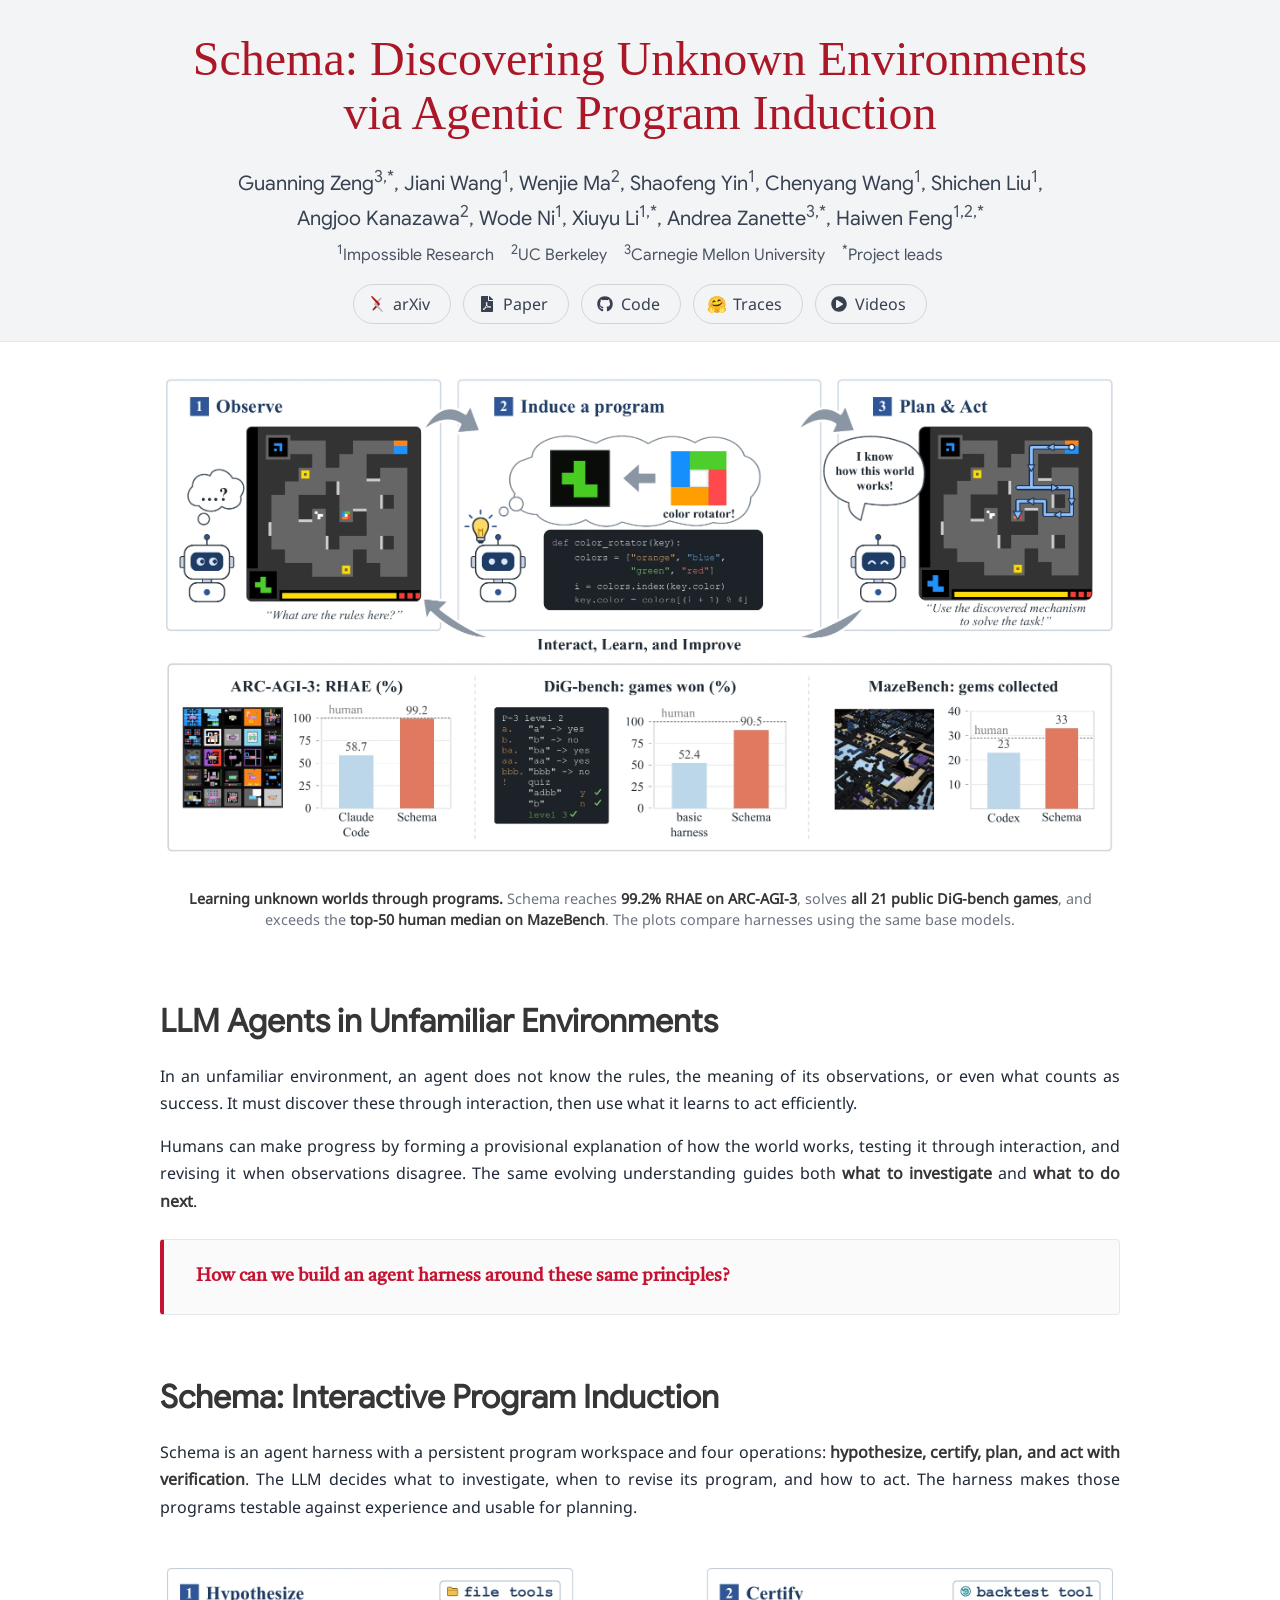
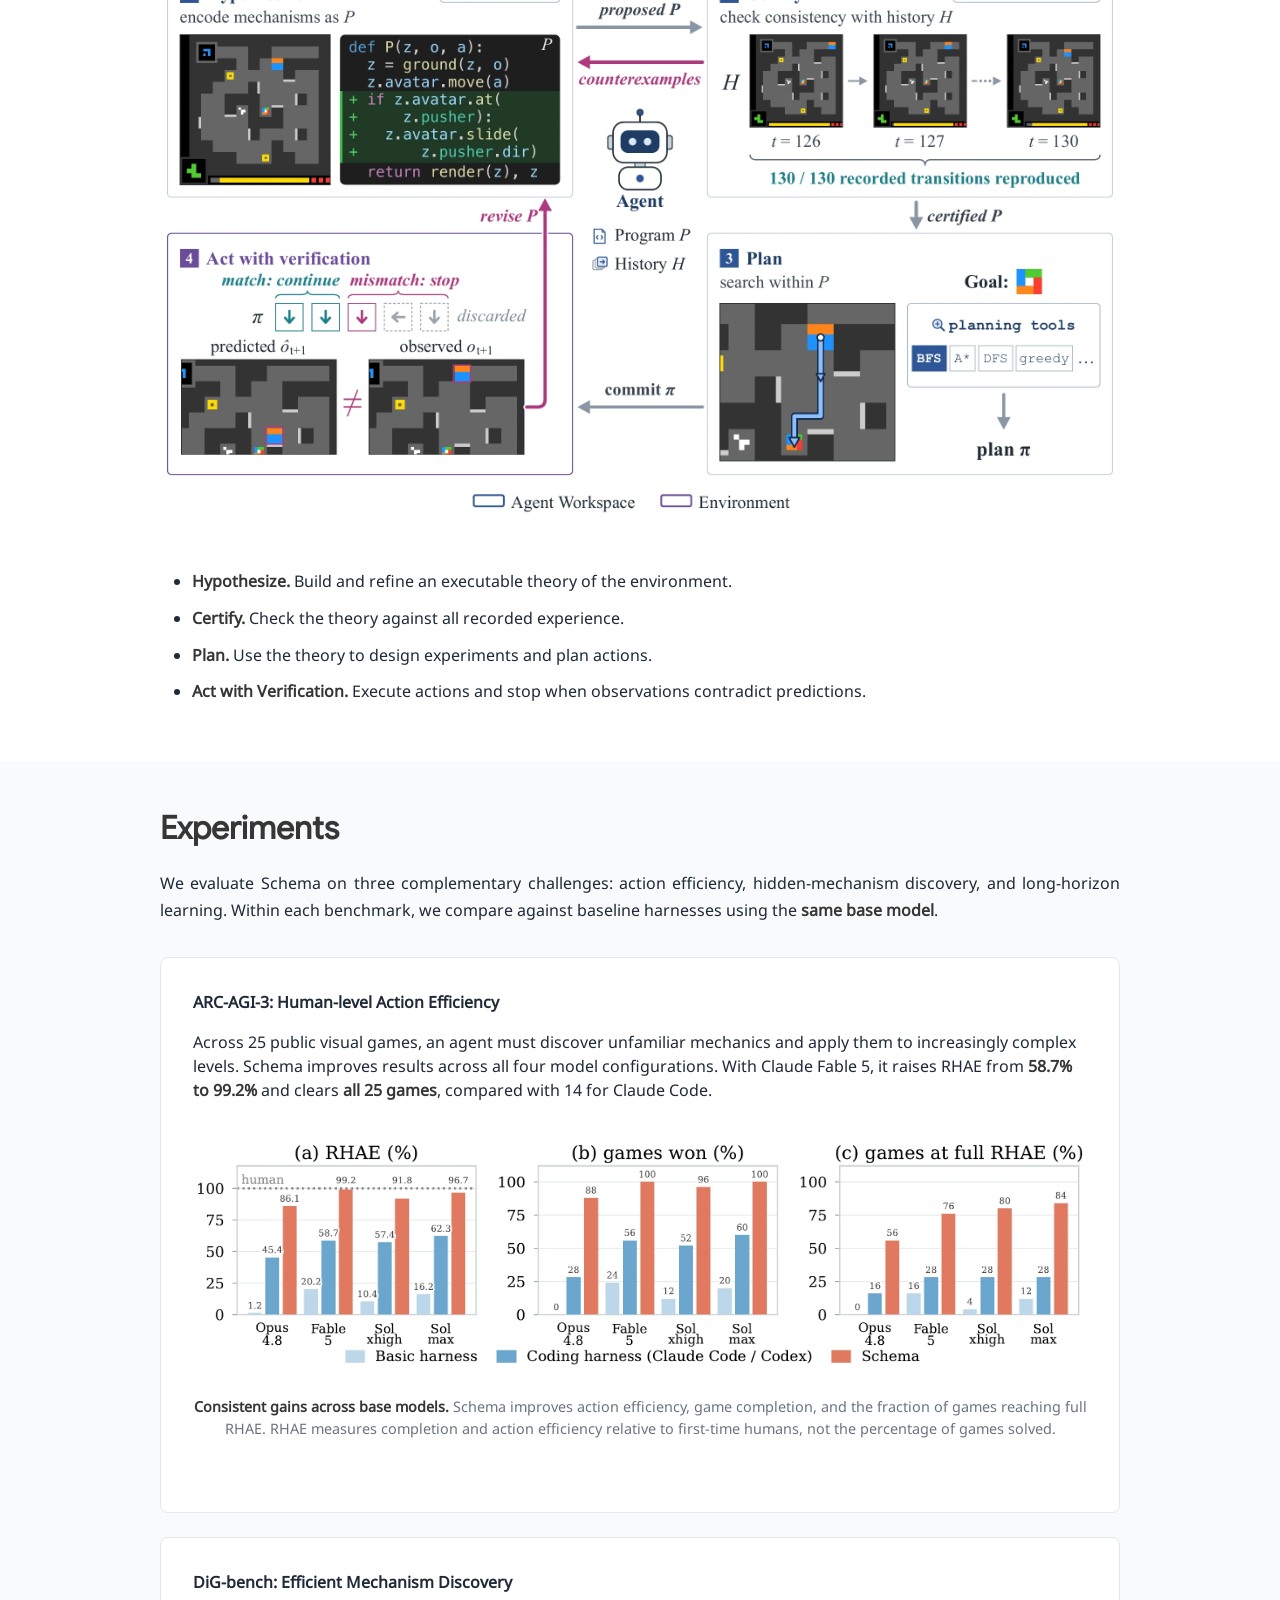
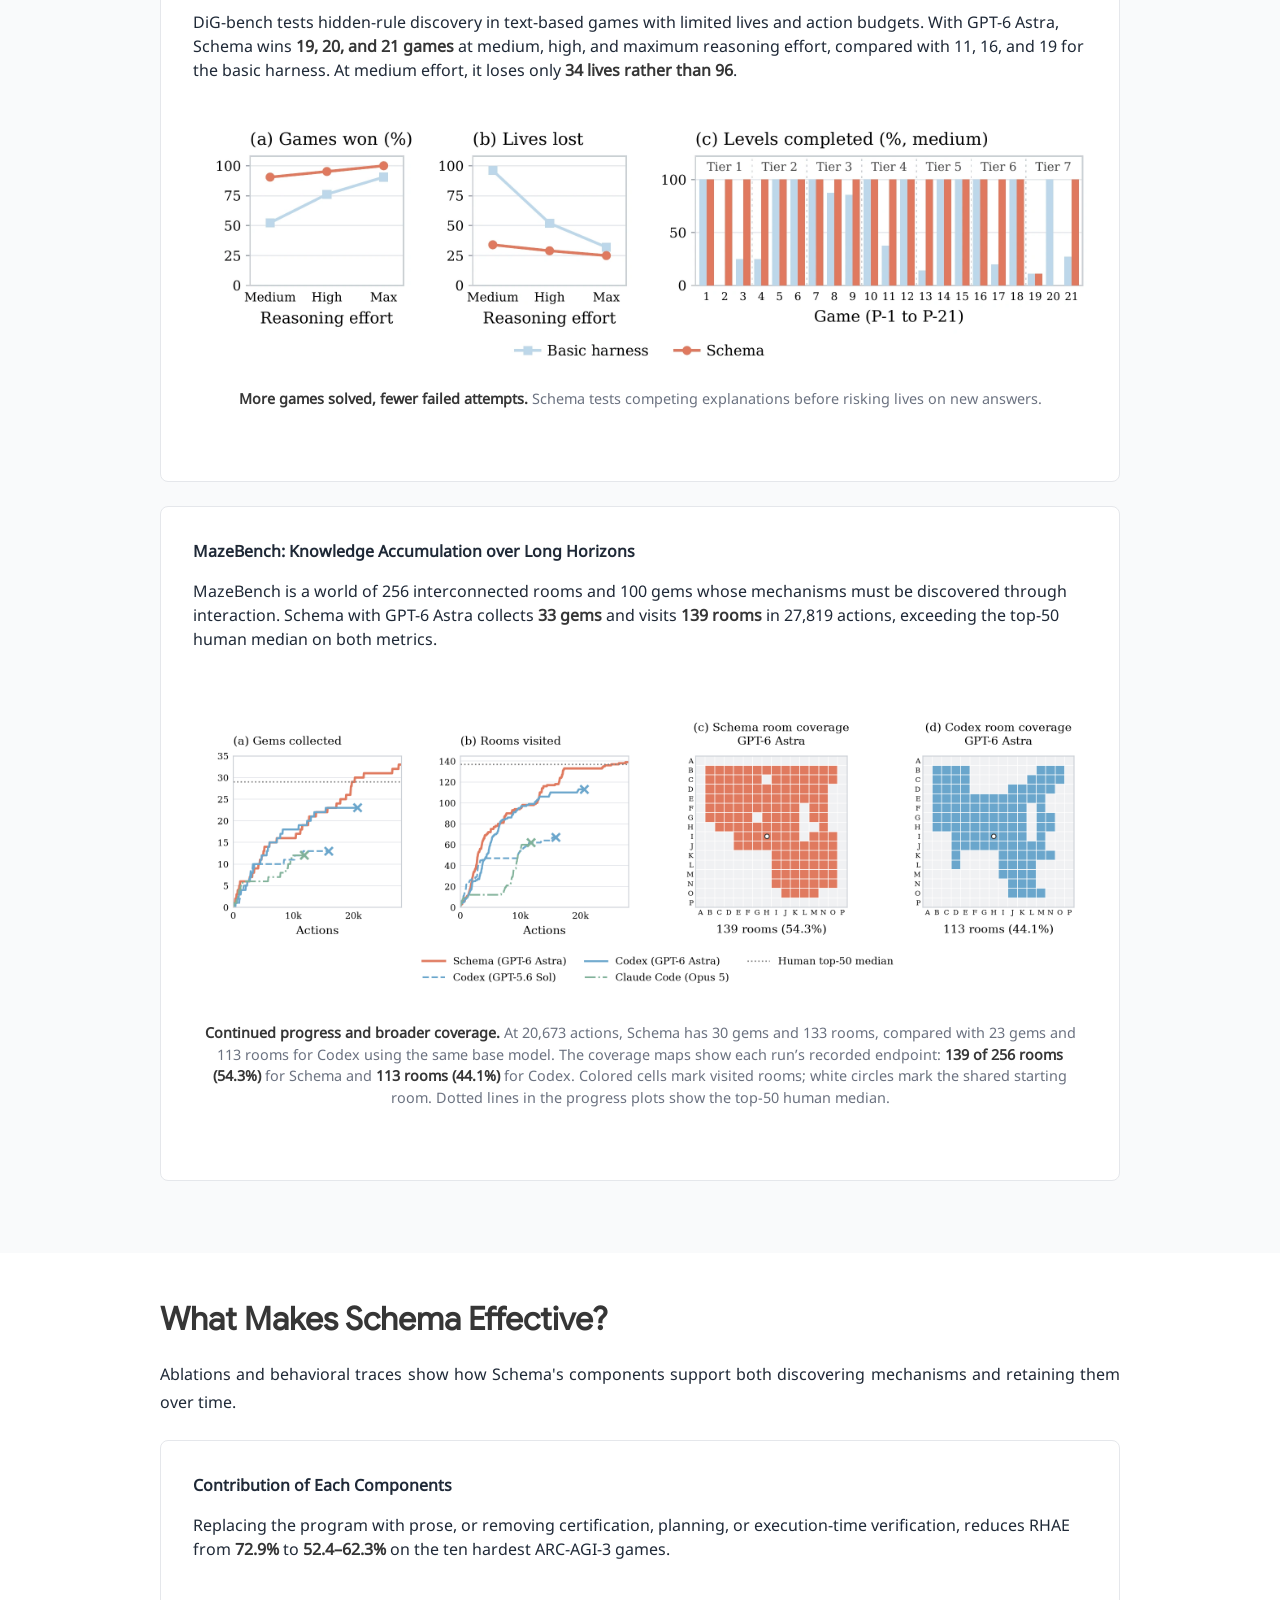
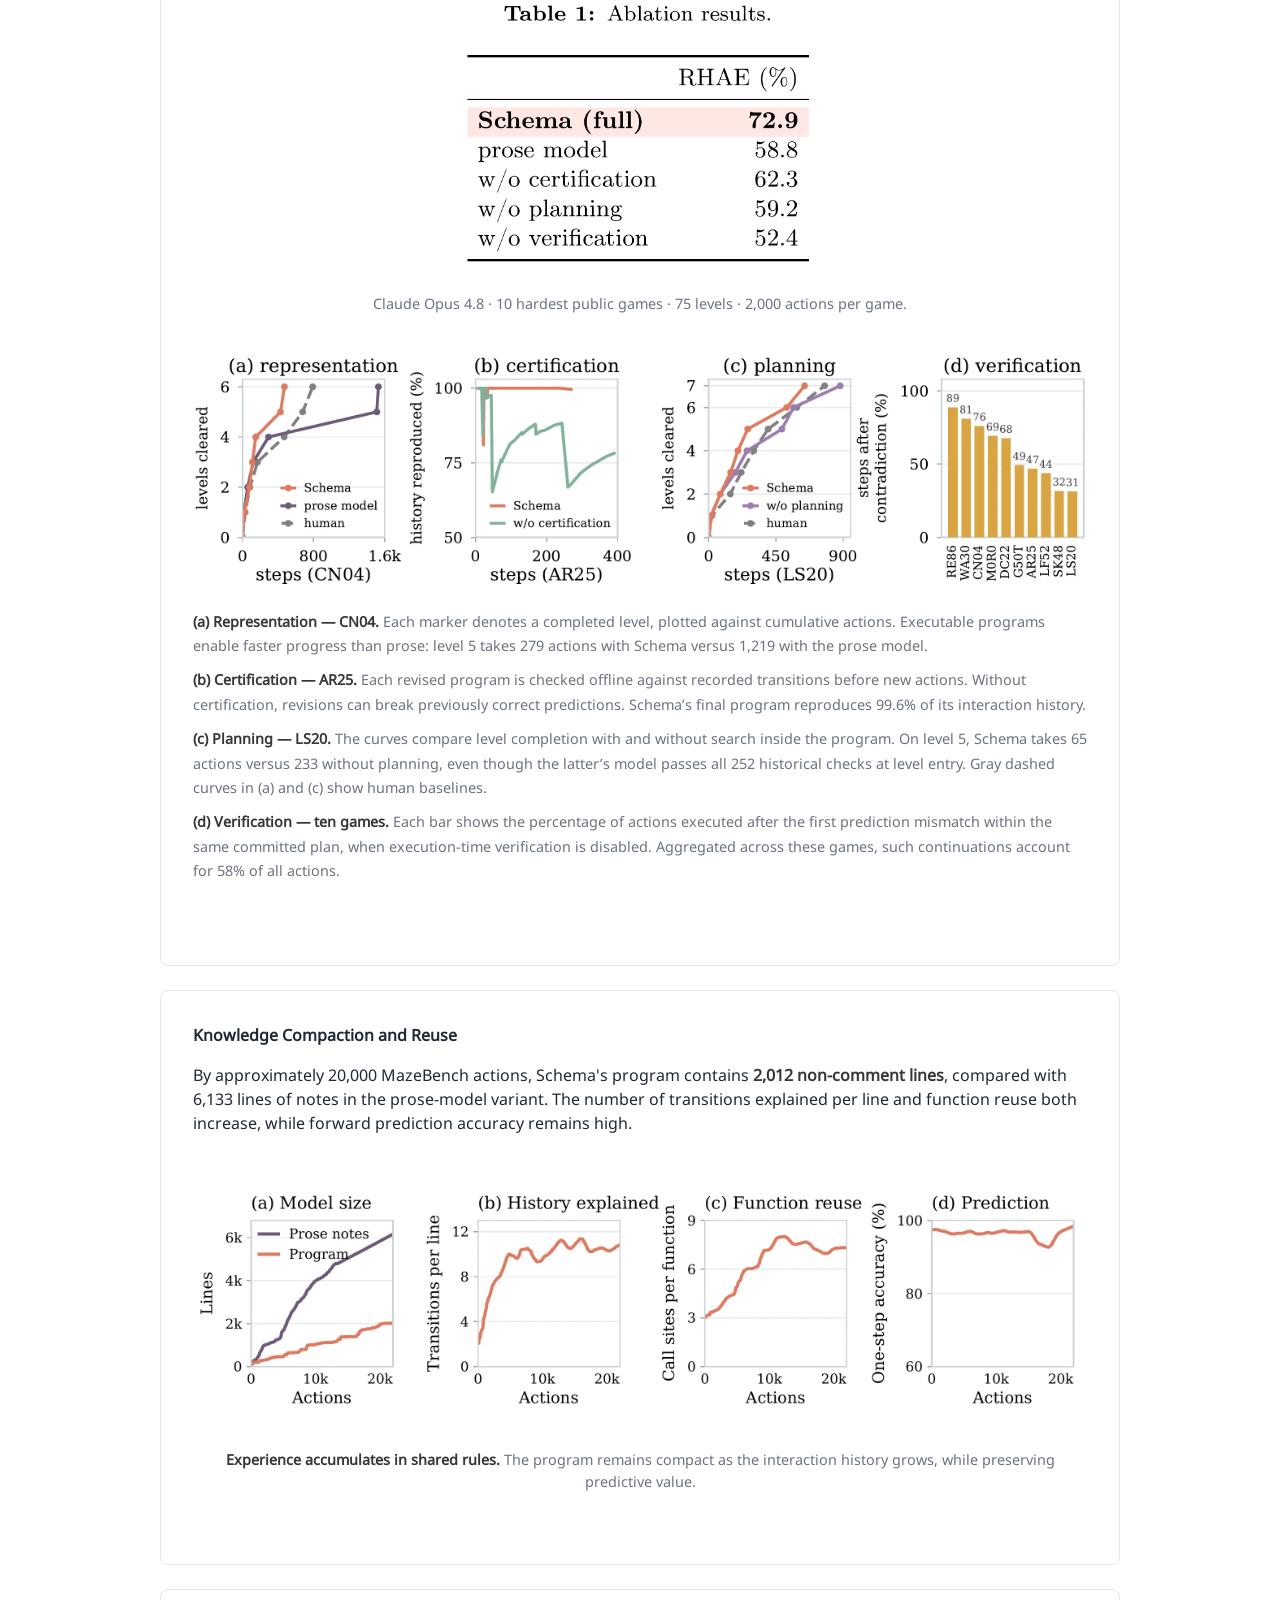
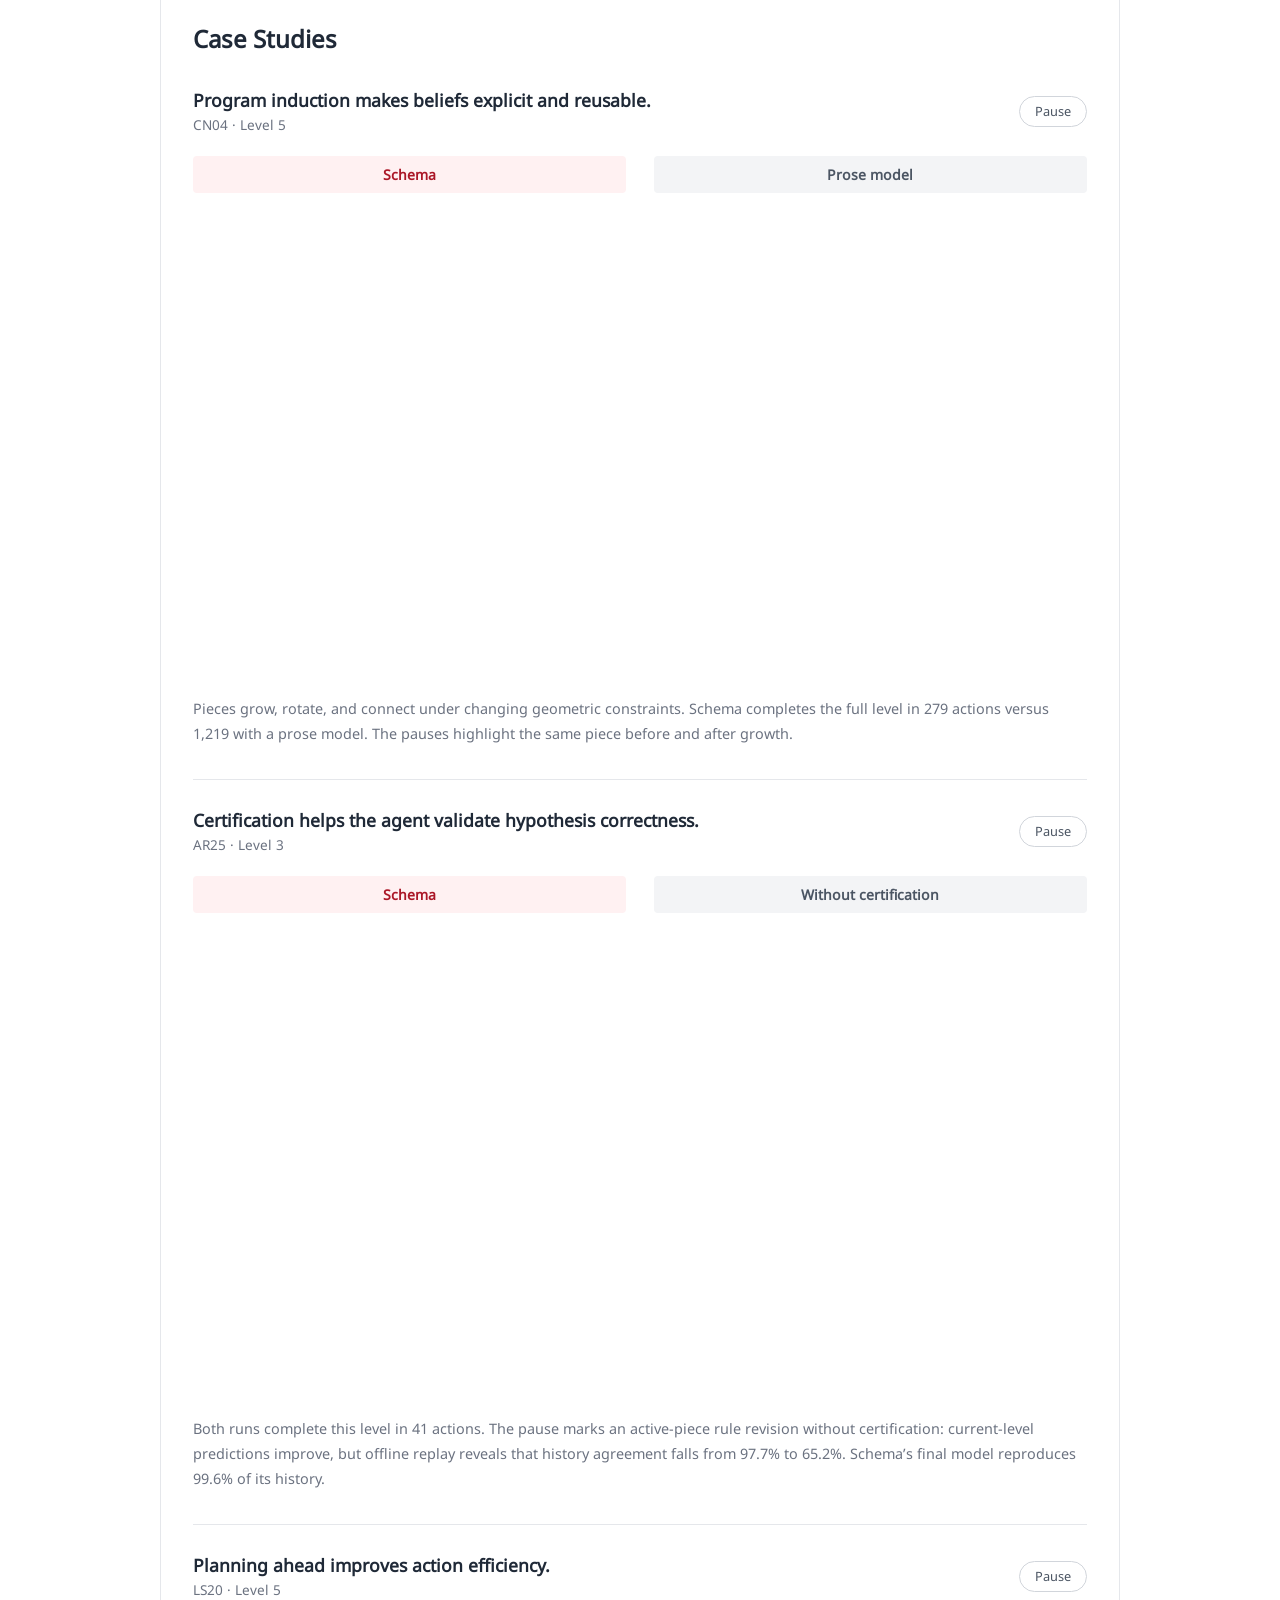
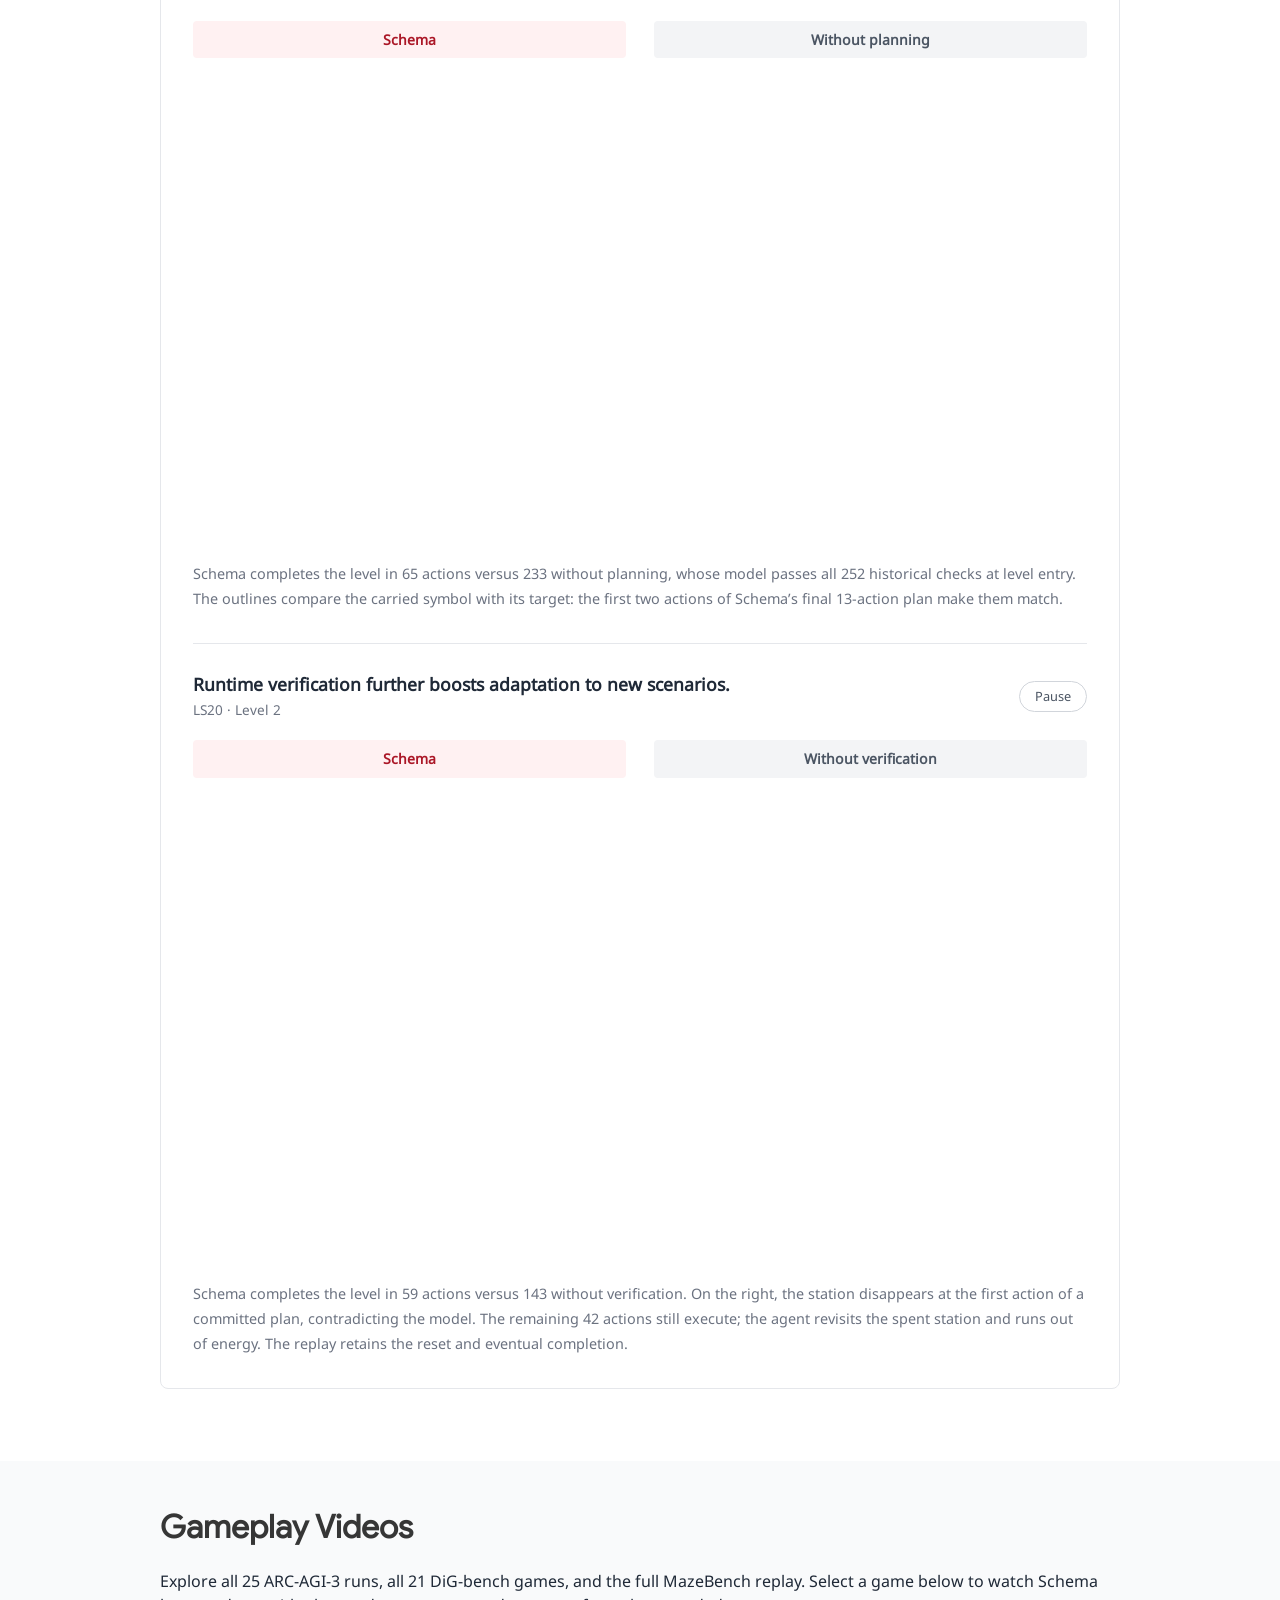
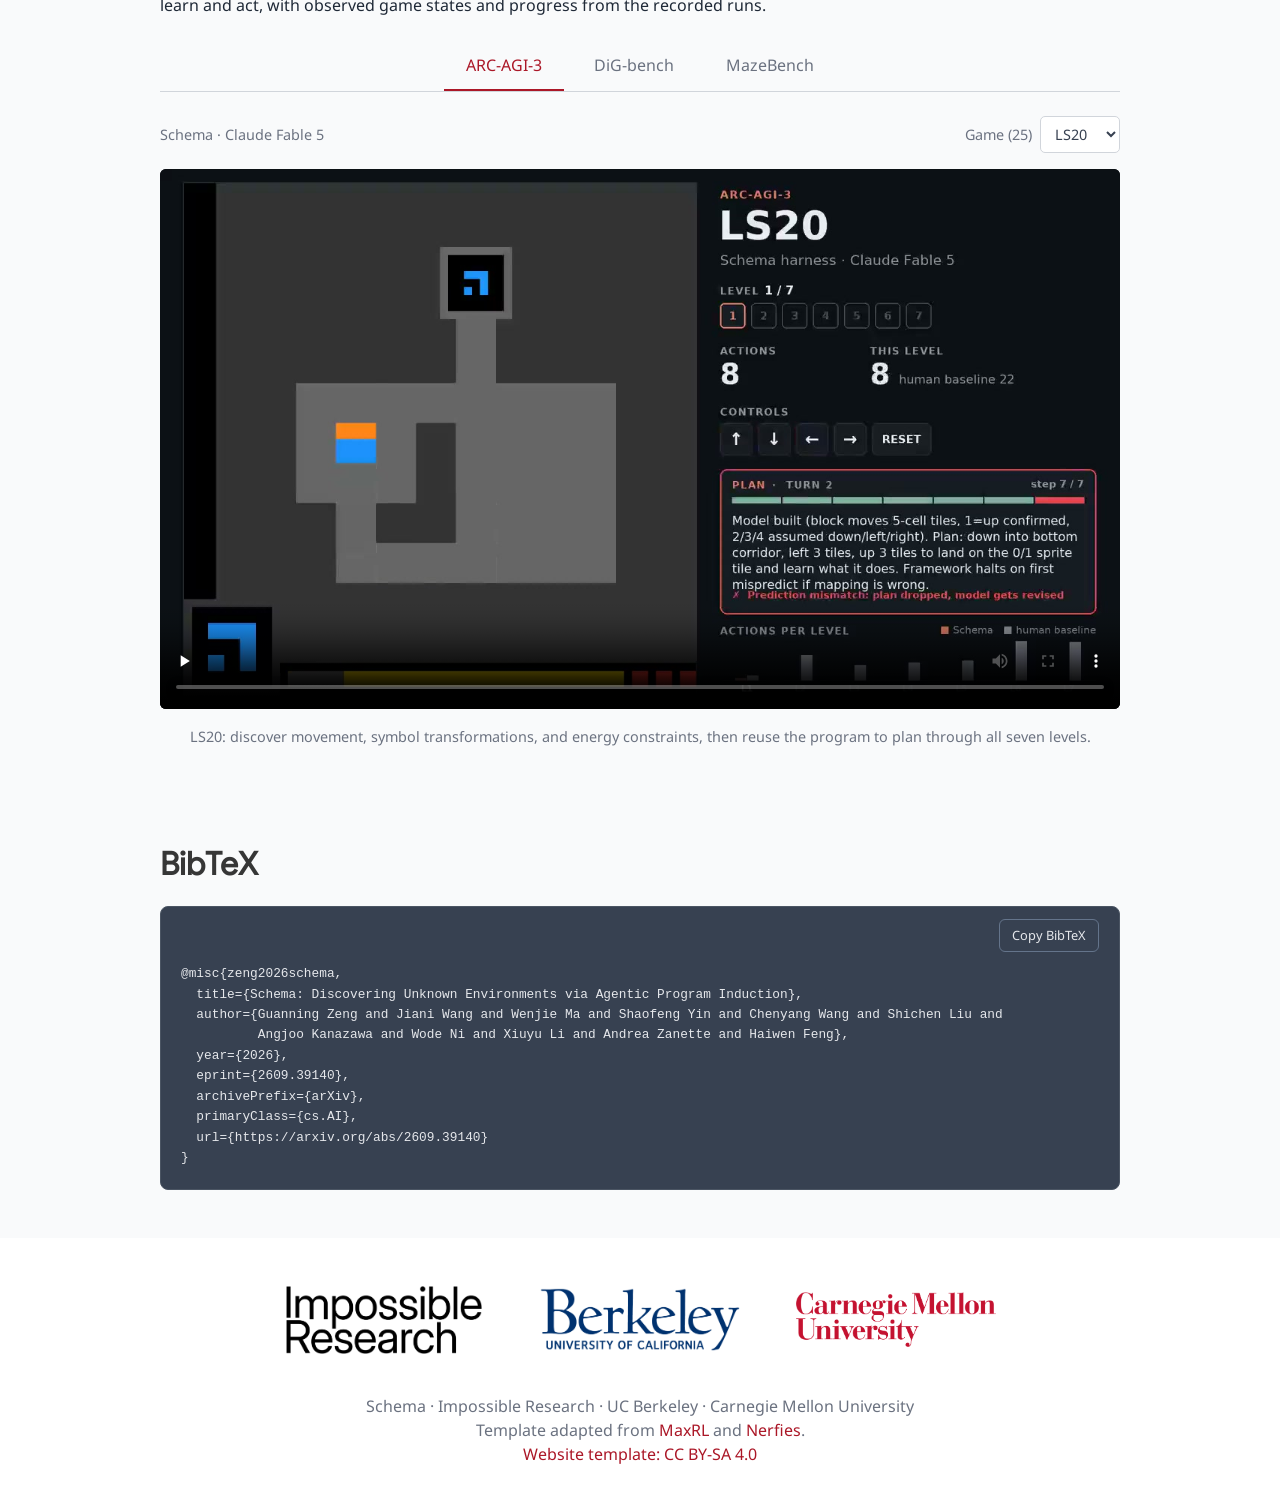
==== index.html @ cdb996a3 "Add bold operation headings to the method summary" ====
<!DOCTYPE html>

<html lang="en">
<head>
<meta charset="utf-8"/>
<meta content="Schema learns unknown environments through agentic program induction: hypothesize, certify, plan, and act with verification." name="description"/>
<meta content="Schema, Program Induction, LLM Agents, World Models, ARC-AGI-3, DiG-bench, MazeBench" name="keywords"/>
<meta content="width=device-width, initial-scale=1" name="viewport"/>
<title>Schema: Discovering Unknown Environments via Agentic Program Induction</title>











<!-- KaTeX for math rendering -->








<link href="static/css/fonts.css" rel="stylesheet"/><link href="static/css/bulma.min.css" rel="stylesheet"/><link href="static/css/index.css" rel="stylesheet"/><style>
    :root {
      --primary: #363636;
      --primary-light: #4a4a4a;
      --text-dark: #1f2937;
      --text-muted: #6b7280;
      --bg-white: #ffffff;
      --bg-gray: #f9fafb;
      --border-light: #e5e7eb;
    }

    body { color: var(--text-dark); }

    .hero { background: #f3f4f6; border-bottom: 1px solid #e5e7eb; overflow: visible !important; }
    .hero .hero-body { padding-top: 2rem; padding-bottom: 0.8rem; overflow: visible !important; }
    .hero * { overflow: visible !important; }
    .hero .container, .hero .columns, .hero .column { overflow: visible !important; max-height: none !important; }
    .hero .title.is-1 { color: #ab1727; font-weight: 400; font-family: Georgia, 'Times New Roman', serif; }
    .hero .publication-authors a { color: #374151 !important; }
    .hero .publication-authors a:hover { color: #C41230 !important; text-decoration: underline; }
    .hero .publication-authors span { color: #4b5563; }

    /* Venue / award badges */
    .publication-badges {
      display: flex;
      flex-direction: column;
      align-items: center;
      gap: 0.3rem;
      margin: 0.7rem 0 1.4rem 0;
    }
    .venue-line {
      display: inline-flex;
      align-items: center;
      gap: 0.45em;
      font-size: 1.35rem;
      font-weight: 500;
      letter-spacing: 0.01em;
      line-height: 1.35;
    }
    .venue-line i { font-size: 0.95em; }
    .venue-oral { color: var(--text-dark); }
    .venue-award { color: var(--text-dark); }
    .venue-line.venue-oral i,
    .venue-line.venue-oral svg { color: #ab1727 !important; }
    .venue-line.venue-award i,
    .venue-line.venue-award svg { color: #b8860b !important; }
    @media screen and (max-width: 480px) {
      .venue-line { font-size: 1.05rem; }
    }

    .publication-links .button {
      margin: 0.25rem;
      background: transparent;
      border: 1px solid #d1d5db;
      color: #374151;
    }
    .publication-links .button:hover {
      background: #f3f4f6;
      border-color: #9ca3af;
      color: #1f2937;
    }
    .publication-links .button[href*="arxiv"] .icon i {
      color: #B31B1B !important;
    }

    /* Section titles */
    h2.section-title,
    h3.section-title,
    h4.subsection-title,
    .title.section-title {
      color: var(--primary) !important;
      font-weight: 600;
      font-family: 'Google Sans', sans-serif;
      margin-bottom: 1.5rem;
    }

    h4.subsection-title {
      font-size: 1.25rem;
      font-family: 'Google Sans', sans-serif;
      margin-top: 2rem;
      margin-bottom: 1rem;
    }

    /* Body text */
    .content p, .content li {
      font-family: 'Noto Sans', sans-serif;
      font-size: 1rem;
      line-height: 1.7;
    }

    .section-white { background: var(--bg-white); }
    .section-gray { background: var(--bg-gray); }

    .insight-box {
      background: #fafafa;
      border: 1px solid var(--border-light);
      border-left: 4px solid #9ca3af;
      padding: 1.5rem 2rem;
      border-radius: 4px;
      margin: 1.5rem 0;
    }
    .insight-box p {
      font-family: 'Castoro', Georgia, serif;
      font-size: 1.1rem;
    }

    .math-comparison {
      display: grid;
      grid-template-columns: 1fr 1fr;
      gap: 1.5rem;
      margin: 2rem 0;
    }
    @media (max-width: 768px) { .math-comparison { grid-template-columns: 1fr; } }

    .math-box {
      background: #fff;
      border-radius: 6px;
      padding: 1.5rem;
      border: 1px solid var(--border-light);
    }
    .math-box.rl { border-top: 3px solid #dc2626; }
    .math-box.ml { border-top: 3px solid var(--primary); }
    .math-box h4 { font-weight: 600; margin-bottom: 1rem; color: var(--text-dark); }

    .figure-container {
      background: transparent;
      border-radius: 0;
      padding: 1rem 0;
      border: none;
      margin: 1.5rem 0;
    }
    .figure-container img { border-radius: 4px; }
    .figure-caption { font-size: 0.9rem; color: var(--text-muted); margin-top: 1rem; text-align: center; }

    /* Equal height for analysis figures */
    .analysis-columns {
      display: flex;
      gap: 1.5rem;
      align-items: stretch;
    }
    .analysis-columns .analysis-col {
      flex: 1;
      display: flex;
    }
    .analysis-columns .figure-container {
      flex: 1;
      display: flex;
      flex-direction: column;
      margin: 0;
    }
    .analysis-columns .figure-container .img-wrapper {
      flex: 1;
      display: flex;
      align-items: center;
      justify-content: center;
    }
    .analysis-columns .figure-container img {
      max-width: 100%;
      max-height: 280px;
      object-fit: contain;
    }
    @media (max-width: 768px) {
      .analysis-columns { flex-direction: column; }
    }

    .result-card {
      background: #fff;
      border-radius: 8px;
      padding: 2rem;
      margin: 1.5rem 0;
      border: 1px solid var(--border-light);
    }
    .result-card h4 { color: var(--text-dark); font-weight: 600; margin-bottom: 1rem; }

    .highlight-stat {
      background: var(--primary);
      color: #fff;
      padding: 0.2rem 0.6rem;
      border-radius: 4px;
      font-weight: 600;
      font-size: 0.9rem;
    }

    .algorithm-box {
      background: #1f2937;
      color: #e5e7eb;
      border-radius: 6px;
      padding: 1.5rem;
      font-family: 'JetBrains Mono', monospace;
      font-size: 0.85rem;
      overflow-x: auto;
    }
    .algorithm-box .comment { color: #9ca3af; }
    .algorithm-box .keyword { color: #f472b6; }
    .algorithm-box .function { color: #60a5fa; }

    table.comparison-table {
      width: 100%;
      border-collapse: collapse;
      margin: 1.5rem 0;
      background: #fff;
      border: 1px solid var(--border-light);
      border-radius: 6px;
      overflow: hidden;
    }
    table.comparison-table th {
      background: var(--primary);
      color: #fff !important;
      padding: 0.75rem 1rem;
      font-weight: 600;
      text-align: left;
    }
    table.comparison-table th * { color: #fff !important; }
    table.comparison-table th .katex, table.comparison-table th .katex * { color: #fff !important; }
    table.comparison-table td { padding: 0.75rem 1rem; border-bottom: 1px solid var(--border-light); }
    table.comparison-table tr:last-child td { border-bottom: none; }
    table.comparison-table tr:hover td { background: var(--bg-gray); }

    pre code { display: block; padding: 1rem; background: #1f2937; color: #e5e7eb; border-radius: 6px; overflow-x: auto; }
    .bibtex-box {
      background: #374151;
      border: 1px solid #4b5563;
      border-radius: 8px;
      padding: 1.5rem;
    }
    .bibtex-box pre {
      margin: 0;
      background: transparent;
    }
    .bibtex-box code {
      font-family: 'JetBrains Mono', 'Fira Code', 'Monaco', monospace;
      font-size: 0.85rem;
      line-height: 1.6;
      color: #e5e7eb;
      background: transparent;
      padding: 0;
    }

    footer.footer { background: #1f2937; color: #9ca3af; padding: 2rem; overflow: hidden; }
    footer.footer .columns { margin: 0; }
    footer.footer .container { overflow: hidden; }
    footer a { color: #93c5fd; }
    footer a:hover { color: #bfdbfe; }

    .emoji-icon { margin-right: 0.5rem; }
    .section { padding: 3rem 1.5rem; }

    .formula-box {
      background: transparent;
      border: none;
      padding: 1rem 0;
      margin: 1.5rem 0;
      text-align: center;
    }


    .conclusion-box {
      background: #fff;
      border: 1px solid var(--border-light);
      border-radius: 8px;
      padding: 2rem;
    }
    .conclusion-box p {
      line-height: 1.8;
      margin-bottom: 1rem;
    }
    .conclusion-box p:last-child {
      margin-bottom: 0;
    }

    /* ==================== MOBILE RESPONSIVE STYLES ==================== */

    /* Tablets and smaller */
    @media (max-width: 1024px) {
      .hero .title.is-1 { font-size: 2.2rem; }
    }

    /* Mobile devices */
    @media (max-width: 768px) {
      /* Hero Section */
      .hero .hero-body { padding-top: 1.2rem; padding-bottom: 0.6rem; }
      .hero .title.is-1 {
        font-size: 1.5rem;
        white-space: normal !important;
        line-height: 1.3;
      }

      /* Authors - make them wrap nicely */
      .publication-authors { font-size: 0.9rem !important; }
      .publication-authors .author-block {
        display: inline;
        white-space: nowrap;
      }
      .is-size-6.publication-authors { font-size: 0.8rem !important; }
      .is-size-6.publication-authors .author-block { margin-left: 0.3em !important; }

      /* Section padding */
      .section { padding: 2rem 1rem; }

      /* Titles */
      h2.title.is-3, .title.is-3.section-title { font-size: 1.4rem; }
      h4.subsection-title { font-size: 1.1rem; }

      /* Math comparison boxes */
      .math-comparison { gap: 1rem; }
      .math-box { padding: 1rem; }
      .math-box p { font-size: 0.95rem; }

      /* Formula boxes - handle overflow */
      .formula-box {
        overflow-x: auto;
        padding: 0.5rem;
      }
      .formula-box p { font-size: 0.9rem; }

      /* Insight boxes */
      .insight-box { padding: 1rem 1.25rem; }
      .insight-box p { font-size: 1rem; }

      /* Result cards */
      .result-card { padding: 1.25rem; }
      .result-card h4 { font-size: 1.1rem; }

      /* Figure captions */
      .figure-caption { font-size: 0.8rem; }

      /* Tables - make scrollable */
      .comparison-table-wrapper {
        overflow-x: auto;
        -webkit-overflow-scrolling: touch;
      }
      table.comparison-table {
        min-width: 500px;
        font-size: 0.85rem;
      }
      table.comparison-table th,
      table.comparison-table td {
        padding: 0.5rem 0.75rem;
      }

      /* Conclusion box */
      .conclusion-box { padding: 1.25rem; }

      /* BibTeX */
      .bibtex-box { padding: 1rem; }
      .bibtex-box code { font-size: 0.7rem; }

      /* Publication links buttons */
      .publication-links .button {
        font-size: 0.85rem;
        padding: 0.4rem 0.8rem;
      }

      /* Footer */
      footer.footer { padding: 1.5rem 1rem; }
      footer.footer img { height: 60px !important; }
      footer p { font-size: 0.85rem; }

    }

    /* Small phones */
    @media (max-width: 480px) {
      .hero .title.is-1 { font-size: 1.25rem; }
      .publication-authors { font-size: 0.8rem !important; }

      h2.title.is-3, .title.is-3.section-title { font-size: 1.25rem; }

      .content p, .content li { font-size: 0.9rem; }

      .math-box h4 { font-size: 0.95rem; }
      .math-box p { font-size: 0.85rem; }

      .result-card { padding: 1rem; }
      .result-card h4 { font-size: 1rem; }

      /* Extra small formulas */
      .formula-box p { font-size: 0.85rem; }

      /* Theorem boxes */
      .result-card[style*="border-left"] { padding: 1rem; }
      .result-card[style*="border-left"] h4 { font-size: 1rem; }
      .result-card[style*="border-left"] div[style*="text-align: center"] { font-size: 0.9rem !important; }
    }

    /* Ensure images never overflow */
    img { max-width: 100%; height: auto; }

    /* KaTeX formula overflow handling */
    .katex-display { overflow-x: auto; overflow-y: hidden; }

    /* Global overflow prevention */
    .container { overflow-x: hidden; }
    .content { word-wrap: break-word; overflow-wrap: break-word; }

    /* Table wrapper for mobile scrolling */
    .comparison-table-wrapper {
      width: 100%;
      overflow-x: auto;
      -webkit-overflow-scrolling: touch;
    }

    /* Algorithm box mobile */
    @media (max-width: 768px) {
      .algorithm-box {
        font-size: 0.75rem;
        padding: 1rem;
      }
    }

    /* Result card theorem boxes mobile adjustments */
    @media (max-width: 768px) {
      .result-card div[style*="text-align: center"] {
        overflow-x: auto;
        -webkit-overflow-scrolling: touch;
      }
    }
  </style><link href="static/css/schema.css" rel="stylesheet"/>
<link href="static/favicon.svg" rel="icon" type="image/svg+xml"/><script defer="" src="static/js/fontawesome.all.min.js"></script><script defer="" src="static/js/schema.js"></script><meta content="Schema: Discovering Unknown Environments via Agentic Program Induction" property="og:title"/><meta content="Schema learns unknown environments through agentic program induction: hypothesize, certify, plan, and act with verification." property="og:description"/></head>
<body><a class="skip-link" href="#motivation">Skip to paper overview</a><section class="hero" id="top">
<div class="hero-body">
<div class="container is-max-widescreen">
<div class="columns is-centered">
<div class="column has-text-centered">
<h1 class="title is-1 publication-title">Schema: Discovering Unknown Environments<br/>via Agentic Program Induction</h1>
<!-- Venue / Award Badges -->

<!-- Authors Section -->
<div class="is-size-5 publication-authors"><span class="author-block"><a href="https://scholar.google.com/citations?user=SU6ooAQAAAAJ&amp;hl=en" rel="noopener noreferrer" target="_blank">Guanning Zeng</a><sup>3,*</sup>,</span>
<span class="author-block"><a href="https://scholar.google.com/citations?user=3a02bCEAAAAJ" rel="noopener noreferrer" target="_blank">Jiani Wang</a><sup>1</sup>,</span>
<span class="author-block"><a href="https://wenjiema.com/" rel="noopener noreferrer" target="_blank">Wenjie Ma</a><sup>2</sup>,</span>
<span class="author-block"><a href="https://fugtemypt123.github.io/" rel="noopener noreferrer" target="_blank">Shaofeng Yin</a><sup>1</sup>,</span>
<span class="author-block"><a href="https://chenyangwangjohn.github.io/" rel="noopener noreferrer" target="_blank">Chenyang Wang</a><sup>1</sup>,</span>
<span class="author-block"><a href="https://shichenliu.github.io/" rel="noopener noreferrer" target="_blank">Shichen Liu</a><sup>1</sup>,</span><br class="author-break"/>
<span class="author-block"><a href="https://people.eecs.berkeley.edu/~kanazawa/" rel="noopener noreferrer" target="_blank">Angjoo Kanazawa</a><sup>2</sup>,</span>
<span class="author-block"><a href="https://wodenimoni.com/" rel="noopener noreferrer" target="_blank">Wode Ni</a><sup>1</sup>,</span>
<span class="author-block"><a href="https://xiuyuli.com/" rel="noopener noreferrer" target="_blank">Xiuyu Li</a><sup>1,*</sup>,</span>
<span class="author-block"><a href="https://azanette.com/" rel="noopener noreferrer" target="_blank">Andrea Zanette</a><sup>3,*</sup>,</span>
<span class="author-block"><a href="https://havenfeng.github.io/" rel="noopener noreferrer" target="_blank">Haiwen Feng</a><sup>1,2,*</sup></span></div>
<div class="is-size-6 publication-authors" style="margin-top: 0.4rem;">
<span class="author-block"><sup>1</sup>Impossible Research</span>
<span class="author-block" style="margin-left: 0.8em;"><sup>2</sup>UC Berkeley</span>
<span class="author-block" style="margin-left: 0.8em;"><sup>3</sup>Carnegie Mellon University</span>
<span class="author-block" style="margin-left: 0.8em;"><sup>*</sup>Project leads</span></div>
<div class="has-text-centered" style="margin-top: 0.8rem;">
<div class="publication-links">
<span class="link-block"><a class="external-link button is-normal is-rounded" href="https://arxiv.org/abs/2609.39140" rel="noopener noreferrer" target="_blank"><span class="icon"><img alt="" src="static/images/arxiv-logomark-small.svg" style="width: 1em; height: 1em; vertical-align: middle;"/></span><span>arXiv</span></a></span>
<span class="link-block"><a class="external-link button is-normal is-rounded" href="assets/paper/schema.pdf" rel="noopener noreferrer" target="_blank"><span class="icon"><i aria-hidden="true" class="fas fa-file-pdf"></i></span><span>Paper</span></a></span>
<span class="link-block"><a class="external-link button is-normal is-rounded" id="code-link" href="" aria-disabled="true" tabindex="-1"><span class="icon"><i aria-hidden="true" class="fab fa-github"></i></span><span>Code</span></a></span>
<span class="link-block"><a class="external-link button is-normal is-rounded" href="https://huggingface.co/datasets/schema-harness/arc-agi-3-schema-traces" rel="noopener noreferrer" target="_blank"><span aria-hidden="true" class="icon">🤗</span><span>Traces</span></a></span>
<span class="link-block"><a class="external-link button is-normal is-rounded" href="#videos"><span class="icon"><i aria-hidden="true" class="fas fa-play-circle"></i></span><span>Videos</span></a></span></div>
</div>
</div>
</div>
</div>
</div>
</section><main><section aria-label="Schema overview" class="section section-white" style="padding-top: 0.8rem; padding-bottom: 0.5rem;">
<div class="container is-max-desktop">
<div class="figure-container" style="margin: 0;">
<div class="has-text-centered"><img alt="Schema observes a world, induces a program of its mechanisms, and uses the program to plan and act. Benchmark comparisons show gains across ARC-AGI-3, DiG-bench, and MazeBench." class="zoomable" fetchpriority="high" height="1135" src="assets/figures/teaser.webp" style="max-width: 100%;" width="2200"/></div>
<p class="figure-caption"><strong>Learning unknown worlds through programs.</strong> Schema reaches <strong>99.2% RHAE on ARC-AGI-3</strong>, solves <strong>all 21 public DiG-bench games</strong>, and exceeds the <strong>top-50 human median on MazeBench</strong>. The plots compare harnesses using the same base models.</p>
</div>
</div>
</section><section class="section section-white" id="motivation">
<div class="container is-max-desktop">
<h2 class="title is-3 section-title">LLM Agents in Unfamiliar Environments</h2>
<div class="content has-text-justified">
<p>In an unfamiliar environment, an agent does not know the rules, the meaning of its observations, or even what counts as success. It must discover these through interaction, then use what it learns to act efficiently.</p>
<p>Humans can make progress by forming a provisional explanation of how the world works, testing it through interaction, and revising it when observations disagree. The same evolving understanding guides both <strong>what to investigate</strong> and <strong>what to do next</strong>.</p>
</div>
<div class="insight-box motivation-question"><p>How can we build an agent harness around these same principles?</p></div>
</div></section><section class="section section-white" id="method" style="padding-top: 1rem;">
<div class="container is-max-desktop">
<h2 class="title is-3 section-title">Schema: Interactive Program Induction</h2>
<div class="content has-text-justified"><p>Schema is an agent harness with a persistent program workspace and four operations: <strong>hypothesize, certify, plan, and act with verification</strong>. The LLM decides what to investigate, when to revise its program, and how to act. The harness makes those programs testable against experience and usable for planning.</p></div>
<div class="figure-container"><div class="has-text-centered"><img alt="The Schema harness connects hypothesis construction, history certification, planning, and verified execution. A prediction mismatch returns a counterexample to the agent." class="zoomable" decoding="async" height="1284" loading="lazy" src="assets/figures/schema_method.webp" style="max-width: 100%;" width="2200"/></div></div>
<div class="content method-summary"><ul>
<li><strong>Hypothesize.</strong> Build and refine an executable theory of the environment.</li>
<li><strong>Certify.</strong> Check the theory against all recorded experience.</li>
<li><strong>Plan.</strong> Use the theory to design experiments and plan actions.</li>
<li><strong>Act with Verification.</strong> Execute actions and stop when observations contradict predictions.</li>
</ul>
</div>
</div></section><section class="section section-gray" id="experiments">
<div class="container is-max-desktop">
<h2 class="title is-3 section-title">Experiments</h2>
<div class="content has-text-justified" style="margin-bottom: 2rem;"><p>We evaluate Schema on three complementary challenges: action efficiency, hidden-mechanism discovery, and long-horizon learning. Within each benchmark, we compare against baseline harnesses using the <strong>same base model</strong>.</p></div><div class="result-card" id="arc-results"><h4>ARC-AGI-3: Human-level Action Efficiency</h4>
<p>Across 25 public visual games, an agent must discover unfamiliar mechanics and apply them to increasingly complex levels. Schema improves results across all four model configurations. With Claude Fable 5, it raises RHAE from <strong>58.7% to 99.2%</strong> and clears <strong>all 25 games</strong>, compared with 14 for Claude Code.</p><div class="figure-container"><div class="has-text-centered"><img alt="ARC-AGI-3: Schema reaches 86.1, 99.2, 91.8, and 96.7 percent RHAE across Opus 4.8, Fable 5, Sol xhigh, and Sol max." class="zoomable" decoding="async" height="573" loading="lazy" src="assets/figures/arc_results.webp" style="max-width: 100%;" width="2200"/></div><p class="figure-caption"><strong>Consistent gains across base models.</strong> Schema improves action efficiency, game completion, and the fraction of games reaching full RHAE. RHAE measures completion and action efficiency relative to first-time humans, not the percentage of games solved.</p></div></div><div class="result-card" id="dig-results"><h4>DiG-bench: Efficient Mechanism Discovery</h4><p>DiG-bench tests hidden-rule discovery in text-based games with limited lives and action budgets. With GPT-6 Astra, Schema wins <strong>19, 20, and 21 games</strong> at medium, high, and maximum reasoning effort, compared with 11, 16, and 19 for the basic harness. At medium effort, it loses only <strong>34 lives rather than 96</strong>.</p><div class="figure-container"><div class="has-text-centered"><img alt="Schema solves more DiG-bench games and loses fewer lives at every reasoning effort, winning all 21 public games at maximum effort." class="zoomable" decoding="async" height="600" loading="lazy" src="assets/figures/digbench.webp" style="max-width: 100%;" width="2200"/></div><p class="figure-caption"><strong>More games solved, fewer failed attempts.</strong> Schema tests competing explanations before risking lives on new answers.</p></div></div><div class="result-card" id="maze-results"><h4>MazeBench: Knowledge Accumulation over Long Horizons</h4><p>MazeBench is a world of 256 interconnected rooms and 100 gems whose mechanisms must be discovered through interaction. Schema with GPT-6 Astra collects <strong>33 gems</strong> and visits <strong>139 rooms</strong> in 27,819 actions, exceeding the top-50 human median on both metrics.</p><div class="figure-container"><div class="has-text-centered"><img alt="MazeBench progress and room coverage: Schema reaches 139 rooms, compared with 113 for Codex using GPT-6 Astra. Colored cells show the rooms visited by each run." class="zoomable" decoding="async" height="760" loading="lazy" src="assets/figures/maze_progress_coverage.webp" style="max-width: 100%;" width="2200"/></div><p class="figure-caption"><strong>Continued progress and broader coverage.</strong> At 20,673 actions, Schema has 30 gems and 133 rooms, compared with 23 gems and 113 rooms for Codex using the same base model. The coverage maps show each run’s recorded endpoint: <strong>139 of 256 rooms (54.3%)</strong> for Schema and <strong>113 rooms (44.1%)</strong> for Codex. Colored cells mark visited rooms; white circles mark the shared starting room. Dotted lines in the progress plots show the top-50 human median.</p></div></div>
</div></section><section class="section section-white" id="analysis">
<div class="container is-max-desktop">
<h2 class="title is-3 section-title">What Makes Schema Effective?</h2>
<div class="content has-text-justified"><p>Ablations and behavioral traces show how Schema's components support both discovering mechanisms and retaining them over time.</p></div>
<div class="result-card"><h4>Contribution of Each Components</h4><p>Replacing the program with prose, or removing certification, planning, or execution-time verification, reduces RHAE from <strong>72.9%</strong> to <strong>52.4–62.3%</strong> on the ten hardest ARC-AGI-3 games.</p>
<div class="paper-ablation-figure"><img class="zoomable" src="assets/figures/ablation_table_paper.png" alt="Table 1 from the paper. RHAE: Schema 72.9%; prose model 58.8%; without certification 62.3%; without planning 59.2%; without verification 52.4%." width="1117" height="892" loading="lazy" decoding="async"/></div>
<p class="figure-caption">Claude Opus 4.8 · 10 hardest public games · 75 levels · 2,000 actions per game.</p>
<div class="figure-container" id="ablation-behavior"><div class="has-text-centered"><img alt="Behavioral traces show effects of program representation, certification, planning, and runtime verification." class="zoomable" decoding="async" height="574" loading="lazy" src="assets/figures/arc_ablation.webp" style="max-width: 100%;" width="2200"/></div><div class="figure-caption ablation-caption">
<p><strong>(a) Representation — CN04.</strong> Each marker denotes a completed level, plotted against cumulative actions. Executable programs enable faster progress than prose: level 5 takes 279 actions with Schema versus 1,219 with the prose model.</p>
<p><strong>(b) Certification — AR25.</strong> Each revised program is checked offline against recorded transitions before new actions. Without certification, revisions can break previously correct predictions. Schema’s final program reproduces 99.6% of its interaction history.</p>
<p><strong>(c) Planning — LS20.</strong> The curves compare level completion with and without search inside the program. On level 5, Schema takes 65 actions versus 233 without planning, even though the latter’s model passes all 252 historical checks at level entry. Gray dashed curves in (a) and (c) show human baselines.</p>
<p><strong>(d) Verification — ten games.</strong> Each bar shows the percentage of actions executed after the first prediction mismatch within the same committed plan, when execution-time verification is disabled. Aggregated across these games, such continuations account for 58% of all actions.</p>
</div></div></div><div class="result-card"><h4>Knowledge Compaction and Reuse</h4><p>By approximately 20,000 MazeBench actions, Schema's program contains <strong>2,012 non-comment lines</strong>, compared with 6,133 lines of notes in the prose-model variant. The number of transitions explained per line and function reuse both increase, while forward prediction accuracy remains high.</p><div class="figure-container"><div class="has-text-centered"><img alt="Schema retains growing experience in a compact program with increasing function reuse and high forward prediction accuracy." class="zoomable" decoding="async" height="620" loading="lazy" src="assets/figures/maze_code.webp" style="max-width: 100%;" width="2200"/></div><p class="figure-caption"><strong>Experience accumulates in shared rules.</strong> The program remains compact as the interaction history grows, while preserving predictive value.</p></div></div>
<div class="result-card case-studies" id="case-studies"><h4>Case Studies</h4>
<article class="case-study" aria-labelledby="case-representation-title">
<div class="case-heading"><div class="case-title"><h5 id="case-representation-title">Program induction makes beliefs explicit and reusable.</h5><p class="case-game">CN04 · Level 5</p></div><button class="case-toggle" type="button" aria-label="Pause representation comparison">Pause</button></div>
<div class="case-labels" aria-hidden="true"><span class="case-label-primary">Schema</span><span>Prose model</span></div>
<figure class="case-media"><img class="case-gif" src="assets/cases/representation_full_3x.png" data-gif="assets/cases/representation_full_3x.gif" data-poster="assets/cases/representation_full_3x.png" alt="Full recorded CN04 Level 5 replays: Schema on the left, prose model on the right, with key moments briefly outlined." width="2376" height="1278" loading="lazy" decoding="async"/></figure>
<p class="case-caption">Pieces grow, rotate, and connect under changing geometric constraints. Schema completes the full level in 279 actions versus 1,219 with a prose model. The pauses highlight the same piece before and after growth.</p>
</article>
<article class="case-study" aria-labelledby="case-certification-title">
<div class="case-heading"><div class="case-title"><h5 id="case-certification-title">Certification helps the agent validate hypothesis correctness.</h5><p class="case-game">AR25 · Level 3</p></div><button class="case-toggle" type="button" aria-label="Pause certification comparison">Pause</button></div>
<div class="case-labels" aria-hidden="true"><span class="case-label-primary">Schema</span><span>Without certification</span></div>
<figure class="case-media"><img class="case-gif" src="assets/cases/certification_full_3x.png" data-gif="assets/cases/certification_full_3x.gif" data-poster="assets/cases/certification_full_3x.png" alt="Full recorded AR25 Level 3 replays: Schema on the left, without certification on the right, with key moments briefly outlined." width="2376" height="1278" loading="lazy" decoding="async"/></figure>
<p class="case-caption">Both runs complete this level in 41 actions. The pause marks an active-piece rule revision without certification: current-level predictions improve, but offline replay reveals that history agreement falls from 97.7% to 65.2%. Schema’s final model reproduces 99.6% of its history.</p>
</article>
<article class="case-study" aria-labelledby="case-planning-title">
<div class="case-heading"><div class="case-title"><h5 id="case-planning-title">Planning ahead improves action efficiency.</h5><p class="case-game">LS20 · Level 5</p></div><button class="case-toggle" type="button" aria-label="Pause planning comparison">Pause</button></div>
<div class="case-labels" aria-hidden="true"><span class="case-label-primary">Schema</span><span>Without planning</span></div>
<figure class="case-media"><img class="case-gif" src="assets/cases/planning_full_3x.png" data-gif="assets/cases/planning_full_3x.gif" data-poster="assets/cases/planning_full_3x.png" alt="Full recorded LS20 Level 5 replays: Schema on the left, without planning on the right, with key moments briefly outlined." width="2376" height="1278" loading="lazy" decoding="async"/></figure>
<p class="case-caption">Schema completes the level in 65 actions versus 233 without planning, whose model passes all 252 historical checks at level entry. The outlines compare the carried symbol with its target: the first two actions of Schema’s final 13-action plan make them match.</p>
</article>
<article class="case-study" aria-labelledby="case-verification-title">
<div class="case-heading"><div class="case-title"><h5 id="case-verification-title">Runtime verification further boosts adaptation to new scenarios.</h5><p class="case-game">LS20 · Level 2</p></div><button class="case-toggle" type="button" aria-label="Pause verification comparison">Pause</button></div>
<div class="case-labels" aria-hidden="true"><span class="case-label-primary">Schema</span><span>Without verification</span></div>
<figure class="case-media"><img class="case-gif" src="assets/cases/verification_full_3x.png" data-gif="assets/cases/verification_full_3x.gif" data-poster="assets/cases/verification_full_3x.png" alt="Full recorded LS20 Level 2 replays: Schema on the left, without verification on the right, with key moments briefly outlined." width="2376" height="1278" loading="lazy" decoding="async"/></figure>
<p class="case-caption">Schema completes the level in 59 actions versus 143 without verification. On the right, the station disappears at the first action of a committed plan, contradicting the model. The remaining 42 actions still execute; the agent revisits the spent station and runs out of energy. The replay retains the reset and eventual completion.</p>
</article>
</div>
</div></section><section class="section section-gray" id="videos"><div class="container is-max-desktop">
<h2 class="title is-3 section-title">Gameplay Videos</h2>
<p>Explore all 25 ARC-AGI-3 runs, all 21 DiG-bench games, and the full MazeBench replay. Select a game below to watch Schema learn and act, with observed game states and progress from the recorded runs.</p>
<div aria-label="Gameplay benchmark" class="video-tabs" role="tablist">
<button aria-controls="video-arc" aria-selected="true" id="tab-arc" role="tab" tabindex="0">ARC-AGI-3</button>
<button aria-controls="video-dig" aria-selected="false" id="tab-dig" role="tab" tabindex="-1">DiG-bench</button>
<button aria-controls="video-maze" aria-selected="false" id="tab-maze" role="tab" tabindex="-1">MazeBench</button>
</div>
<div aria-labelledby="tab-arc" class="video-panel" id="video-arc" role="tabpanel">
<div class="video-toolbar"><p>Schema · Claude Fable 5</p><label for="arc-game">Game (25)<select id="arc-game">
<option value="ar25" data-game="AR25" data-caption="AR25: full recorded run with Schema and Claude Fable 5.">AR25</option>
<option value="bp35" data-game="BP35" data-caption="BP35: full recorded run with Schema and Claude Fable 5.">BP35</option>
<option value="cd82" data-game="CD82" data-caption="CD82: full recorded run with Schema and Claude Fable 5.">CD82</option>
<option value="cn04" data-game="CN04" data-caption="CN04: full recorded run with Schema and Claude Fable 5.">CN04</option>
<option value="dc22" data-game="DC22" data-caption="DC22: full recorded run with Schema and Claude Fable 5.">DC22</option>
<option value="ft09" data-game="FT09" data-caption="FT09: discover how clicking a tile changes its neighbors, encode the interaction rule, and solve the game through program-guided planning.">FT09</option>
<option value="g50t" data-game="G50T" data-caption="G50T: full recorded run with Schema and Claude Fable 5.">G50T</option>
<option value="ka59" data-game="KA59" data-caption="KA59: full recorded run with Schema and Claude Fable 5.">KA59</option>
<option value="lf52" data-game="LF52" data-caption="LF52: full recorded run with Schema and Claude Fable 5.">LF52</option>
<option value="lp85" data-game="LP85" data-caption="LP85: full recorded run with Schema and Claude Fable 5.">LP85</option>
<option value="ls20" data-game="LS20" data-caption="LS20: discover movement, symbol transformations, and energy constraints, then reuse the program to plan through all seven levels." selected="">LS20</option>
<option value="m0r0" data-game="M0R0" data-caption="M0R0: full recorded run with Schema and Claude Fable 5.">M0R0</option>
<option value="r11l" data-game="R11L" data-caption="R11L: full recorded run with Schema and Claude Fable 5.">R11L</option>
<option value="re86" data-game="RE86" data-caption="RE86: full recorded run with Schema and Claude Fable 5.">RE86</option>
<option value="s5i5" data-game="S5I5" data-caption="S5I5: full recorded run with Schema and Claude Fable 5.">S5I5</option>
<option value="sb26" data-game="SB26" data-caption="SB26: full recorded run with Schema and Claude Fable 5.">SB26</option>
<option value="sc25" data-game="SC25" data-caption="SC25: full recorded run with Schema and Claude Fable 5.">SC25</option>
<option value="sk48" data-game="SK48" data-caption="SK48: full recorded run with Schema and Claude Fable 5.">SK48</option>
<option value="sp80" data-game="SP80" data-caption="SP80: full recorded run with Schema and Claude Fable 5.">SP80</option>
<option value="su15" data-game="SU15" data-caption="SU15: full recorded run with Schema and Claude Fable 5.">SU15</option>
<option value="tn36" data-game="TN36" data-caption="TN36: full recorded run with Schema and Claude Fable 5.">TN36</option>
<option value="tr87" data-game="TR87" data-caption="TR87: full recorded run with Schema and Claude Fable 5.">TR87</option>
<option value="tu93" data-game="TU93" data-caption="TU93: full recorded run with Schema and Claude Fable 5.">TU93</option>
<option value="vc33" data-game="VC33" data-caption="VC33: full recorded run with Schema and Claude Fable 5.">VC33</option>
<option value="wa30" data-game="WA30" data-caption="WA30: full recorded run with Schema and Claude Fable 5.">WA30</option>
</select></label></div>
<video aria-label="Schema gameplay on ARC-AGI-3" controls="" id="arc-video" playsinline="" poster="assets/posters/arc3_fable5_ls20.jpg" preload="none" src="assets/videos/arc3_fable5_ls20.mp4"><p>Your browser does not support video playback. <a href="assets/videos/arc3_fable5_ls20.mp4">Download the LS20 replay</a>.</p></video>
<p class="video-caption" id="arc-caption">LS20: discover movement, symbol transformations, and energy constraints, then reuse the program to plan through all seven levels.</p>
</div>
<div aria-labelledby="tab-dig" class="video-panel" hidden="" id="video-dig" role="tabpanel">
<div class="video-toolbar"><p>Schema · GPT-6 Astra</p><label for="dig-game">Game (21)<select id="dig-game">
<option value="P-01" data-game="P-1" data-caption="P-1: full recorded run with Schema and GPT-6 Astra.">P-1</option>
<option value="P-02" data-game="P-2" data-caption="P-2: full recorded run with Schema and GPT-6 Astra.">P-2</option>
<option value="P-03" data-game="P-3" data-caption="P-3: query strings to distinguish possible acceptance rules, then apply the discovered mechanism to classify new strings without losing lives." selected="">P-3</option>
<option value="P-04" data-game="P-4" data-caption="P-4: full recorded run with Schema and GPT-6 Astra.">P-4</option>
<option value="P-05" data-game="P-5" data-caption="P-5: full recorded run with Schema and GPT-6 Astra.">P-5</option>
<option value="P-06" data-game="P-6" data-caption="P-6: full recorded run with Schema and GPT-6 Astra.">P-6</option>
<option value="P-07" data-game="P-7" data-caption="P-7: full recorded run with Schema and GPT-6 Astra.">P-7</option>
<option value="P-08" data-game="P-8" data-caption="P-8: full recorded run with Schema and GPT-6 Astra.">P-8</option>
<option value="P-09" data-game="P-9" data-caption="P-9: full recorded run with Schema and GPT-6 Astra.">P-9</option>
<option value="P-10" data-game="P-10" data-caption="P-10: full recorded run with Schema and GPT-6 Astra.">P-10</option>
<option value="P-11" data-game="P-11" data-caption="P-11: full recorded run with Schema and GPT-6 Astra.">P-11</option>
<option value="P-12" data-game="P-12" data-caption="P-12: full recorded run with Schema and GPT-6 Astra.">P-12</option>
<option value="P-13" data-game="P-13" data-caption="P-13: full recorded run with Schema and GPT-6 Astra.">P-13</option>
<option value="P-14" data-game="P-14" data-caption="P-14: full recorded run with Schema and GPT-6 Astra.">P-14</option>
<option value="P-15" data-game="P-15" data-caption="P-15: full recorded run with Schema and GPT-6 Astra.">P-15</option>
<option value="P-16" data-game="P-16" data-caption="P-16: full recorded run with Schema and GPT-6 Astra.">P-16</option>
<option value="P-17" data-game="P-17" data-caption="P-17: full recorded run with Schema and GPT-6 Astra.">P-17</option>
<option value="P-18" data-game="P-18" data-caption="P-18: full recorded run with Schema and GPT-6 Astra.">P-18</option>
<option value="P-19" data-game="P-19" data-caption="P-19: full recorded run with Schema and GPT-6 Astra.">P-19</option>
<option value="P-20" data-game="P-20" data-caption="P-20: full recorded run with Schema and GPT-6 Astra.">P-20</option>
<option value="P-21" data-game="P-21" data-caption="P-21: full recorded run with Schema and GPT-6 Astra.">P-21</option>
</select></label></div>
<video aria-label="Schema gameplay on DiG-bench P-3" controls="" id="dig-video" playsinline="" poster="assets/posters/digbench_schema_P-03.jpg" preload="none" src="assets/videos/digbench_schema_P-03.mp4"><p>Your browser does not support video playback. <a href="assets/videos/digbench_schema_P-03.mp4">Download the P-3 replay</a>.</p></video>
<p class="video-caption" id="dig-caption">P-3: query strings to distinguish possible acceptance rules, then apply the discovered mechanism to classify new strings without losing lives.</p>
</div>
<div aria-labelledby="tab-maze" class="video-panel" hidden="" id="video-maze" role="tabpanel">
<div class="video-toolbar"><p>Schema · GPT-6 Astra</p><p>Full run · 33 gems · 139 rooms</p></div>
<video aria-label="Schema full-run replay on MazeBench" controls="" playsinline="" poster="assets/posters/mazebench_schema_full_run.jpg" preload="none" src="assets/videos/mazebench_schema_full_run.mp4"><p>Your browser does not support video playback. <a href="assets/videos/mazebench_schema_full_run.mp4">Download the MazeBench replay</a>.</p></video>
<p class="video-caption">A condensed replay of Schema’s exploration run. Schema discovers room mechanics, plans routes, and reuses previously learned rules in new parts of the world.</p>
</div>
</div></section><section class="section section-gray" id="BibTeX"><div class="container is-max-desktop content"><h2 class="title is-3 section-title">BibTeX</h2><div class="bibtex-box"><div class="bibtex-toolbar"><button class="citation-copy" id="copy-citation" type="button">Copy BibTeX</button></div><pre><code id="citation">@misc{zeng2026schema,
  title={Schema: Discovering Unknown Environments via Agentic Program Induction},
  author={Guanning Zeng and Jiani Wang and Wenjie Ma and Shaofeng Yin and Chenyang Wang and Shichen Liu and
          Angjoo Kanazawa and Wode Ni and Xiuyu Li and Andrea Zanette and Haiwen Feng},
  year={2026},
  eprint={2609.39140},
  archivePrefix={arXiv},
  primaryClass={cs.AI},
  url={https://arxiv.org/abs/2609.39140}
}</code></pre></div><span aria-live="polite" class="visually-hidden" id="copy-status"></span></div></section></main><footer class="footer" id="footer"><div class="container"><div class="footer-logos" aria-label="Research institutions">
<span class="footer-logo footer-logo-wordmark"><img alt="Impossible Research" decoding="async" loading="lazy" src="static/images/impossible_logo.png" width="993" height="343"/></span>
<a class="footer-logo footer-logo-wordmark" href="https://www.berkeley.edu/" rel="noopener noreferrer" target="_blank"><img alt="University of California, Berkeley" decoding="async" loading="lazy" src="static/images/berkeley_logo.png" width="1000" height="315"/></a>
<a class="footer-logo footer-logo-wordmark" href="https://www.cmu.edu/" rel="noopener noreferrer" target="_blank"><img alt="Carnegie Mellon University" decoding="async" loading="lazy" src="static/images/cmu_wordmark.png" width="4910" height="1341"/></a>
</div><div class="columns is-centered"><p class="has-text-centered">Schema · Impossible Research · UC Berkeley · Carnegie Mellon University<br/>Template adapted from <a href="https://zanette-labs.github.io/MaxRL/" rel="noopener noreferrer" target="_blank">MaxRL</a> and <a href="https://github.com/nerfies/nerfies.github.io" rel="noopener noreferrer" target="_blank">Nerfies</a>.<br/><a href="https://creativecommons.org/licenses/by-sa/4.0/" rel="license noopener noreferrer" target="_blank">Website template: CC BY-SA 4.0</a></p></div></div></footer><dialog aria-label="Enlarged paper figure" class="figure-dialog" id="figure-dialog"><button aria-label="Close enlarged figure" class="dialog-close" id="close-figure" type="button">Close</button><img alt="" id="enlarged-figure"/></dialog></body>
</html>
---- static/css/fonts.css ----
@font-face {
  font-family: 'Castoro';
  font-style: normal;
  font-weight: 400;
  font-display: swap;
  src: url(../fonts/castoro.ttf) format('truetype');
}
@font-face {
  font-family: 'Google Sans';
  font-style: normal;
  font-weight: 400;
  font-display: swap;
  src: url(../fonts/google-sans.ttf) format('truetype');
}
@font-face {
  font-family: 'Noto Sans';
  font-style: normal;
  font-weight: 400;
  font-stretch: normal;
  font-display: swap;
  src: url(../fonts/noto-sans.ttf) format('truetype');
}
---- static/css/index.css ----
body {
  font-family: 'Noto Sans', sans-serif;
}


.footer .icon-link {
    font-size: 25px;
    color: #000;
}

.link-block a {
    margin-top: 5px;
    margin-bottom: 5px;
}

.dnerf {
  font-variant: small-caps;
}


.teaser .hero-body {
  padding-top: 0;
  padding-bottom: 3rem;
}

.teaser {
  font-family: 'Google Sans', sans-serif;
}


.publication-title {
}

.publication-banner {
  max-height: parent;

}

.publication-banner video {
  position: relative;
  left: auto;
  top: auto;
  transform: none;
  object-fit: fit;
}

.publication-header .hero-body {
}

.publication-title {
    font-family: 'Google Sans', sans-serif;
}

.publication-authors {
    font-family: 'Google Sans', sans-serif;
}

.publication-venue {
    color: #555;
    width: fit-content;
    font-weight: bold;
}

.publication-awards {
    color: #ff3860;
    width: fit-content;
    font-weight: bolder;
}

.publication-authors {
}

.publication-authors a {
   color: #374151 !important;
}

.publication-authors a:hover {
    color: #3b82f6 !important;
    text-decoration: underline;
}

.author-block {
  display: inline-block;
}

.publication-banner img {
}

.publication-authors {
  /*color: #4286f4;*/
}

.publication-video {
    position: relative;
    width: 100%;
    height: 0;
    padding-bottom: 56.25%;

    overflow: hidden;
    border-radius: 10px !important;
}

.publication-video iframe {
    position: absolute;
    top: 0;
    left: 0;
    width: 100%;
    height: 100%;
}

.publication-body img {
}

.results-carousel {
  overflow: hidden;
}

.results-carousel .item {
  margin: 5px;
  overflow: hidden;
  border: 1px solid #bbb;
  border-radius: 10px;
  padding: 0;
  font-size: 0;
}

.results-carousel video {
  margin: 0;
}


.interpolation-panel {
  background: #f5f5f5;
  border-radius: 10px;
}

.interpolation-panel .interpolation-image {
  width: 100%;
  border-radius: 5px;
}

.interpolation-video-column {
}

.interpolation-panel .slider {
  margin: 0 !important;
}

.interpolation-panel .slider {
  margin: 0 !important;
}

#interpolation-image-wrapper {
  width: 100%;
}
#interpolation-image-wrapper img {
  border-radius: 5px;
}
---- static/css/schema.css ----
/* Schema-specific media and accessibility additions to the unmodified MaxRL template. */
html { scroll-behavior: smooth; scroll-padding-top: 24px; }
button, select { font: inherit; }
:focus-visible { outline: 3px solid #ab1727; outline-offset: 3px; }
.skip-link { position: fixed; left: 16px; top: -80px; z-index: 30; padding: 10px 18px; color: #fff; background: #1f2937; }
.skip-link:focus { top: 12px; }
.motivation-question { margin: 1.5rem 0 0; border-left-color: #C41230; text-align: left; }
.motivation-question p { margin: 0; font-weight: 600; color: #C41230; }
.method-summary { margin-top: 1.5rem; }
.method-summary li { margin-bottom: .55rem; line-height: 1.75; }
.paper-details { margin-top: 1.5rem; border-top: 1px solid var(--border-light); padding-top: 1rem; }
.paper-details summary { cursor: pointer; color: #ab1727; font-weight: 500; }
.paper-details[open] summary { margin-bottom: 1rem; }
.paper-details .prose p { margin-bottom: 1em; }
.paper-ablation-figure { max-width: 360px; margin: 1.8rem auto 1rem; }
.paper-ablation-figure img { display: block; width: 100%; height: auto; }
.ablation-caption { text-align: left; }
.ablation-caption p { margin: .6rem 0; line-height: 1.7; }
.case-study { border-top: 1px solid #e5e7eb; padding-top: 1.75rem; margin-top: 2rem; }
.case-studies > h4 { font-size: 1.5rem; line-height: 1.4; margin-bottom: 1.5rem; }
.case-studies > .case-study:first-of-type { border-top: 0; padding-top: .5rem; margin-top: 0; }
.case-heading { display: flex; align-items: center; justify-content: space-between; gap: 16px; margin-bottom: 1.25rem; }
.case-title { min-width: 0; }
.case-title h5 { color: #1f2937; font-size: 1.1rem; font-weight: 600; line-height: 1.4; margin: 0; }
.case-game { color: #6b7280; font-size: .85rem; margin: 3px 0 0; }
.case-toggle { cursor: pointer; flex-shrink: 0; border: 1px solid #d1d5db; border-radius: 999px; padding: 5px 15px; background: #fff; color: #4b5563; font-size: .8rem; }
.case-toggle:hover { color: #ab1727; border-color: #ab1727; }
.case-labels { display: grid; grid-template-columns: 1fr 1fr; gap: 3.03%; margin-bottom: .65rem; font-size: .88rem; font-weight: 600; text-align: center; color: #4b5563; }
.case-labels span { padding: 8px 4px; background: #f3f4f6; border-radius: 4px; }
.case-labels .case-label-primary { color: #ab1727; background: #fff1f2; }
.case-media { margin: 0; }
.case-media img { display: block; width: 100%; height: auto; border-radius: 4px; image-rendering: auto; }
.case-caption { color: #6b7280; font-size: .9rem; line-height: 1.75; margin: .75rem 0 0; }
.video-tabs { display: flex; justify-content: center; gap: 8px; border-bottom: 1px solid #d1d5db; margin: 1.5rem 0; }
.video-tabs button { cursor: pointer; padding: 12px 22px; border: 0; border-bottom: 2px solid transparent; color: #6b7280; background: transparent; }
.video-tabs button[aria-selected="true"] { color: #ab1727; border-bottom-color: #ab1727; }
.video-tabs button:hover { color: #ab1727; }
.video-panel[hidden] { display: none; }
.video-toolbar { display: flex; align-items: center; justify-content: space-between; flex-wrap: wrap; gap: 12px; margin-bottom: 16px; color: #6b7280; font-size: .9rem; }
.video-toolbar select { margin-left: 8px; padding: 7px 10px; background: #fff; color: #374151; border: 1px solid #d1d5db; border-radius: 5px; max-width: 100%; }
video { width: 100%; aspect-ratio: 16/9; display: block; background: #101318; border-radius: 6px; }
#videos video::-webkit-media-controls-current-time-display,
#videos video::-webkit-media-controls-time-remaining-display { display: none; }
.video-caption { margin-top: 1rem; color: #6b7280; font-size: .9rem; line-height: 1.7; text-align: center; }
#code-link[aria-disabled="true"] { cursor: default; }
.bibtex-box { padding: 0; overflow: hidden; }
.bibtex-toolbar { display: flex; justify-content: flex-end; padding: .75rem 1.25rem 0; }
.citation-copy { cursor: pointer; border: 1px solid #64748b; border-radius: 6px; background: transparent; color: #e5e7eb; padding: 6px 12px; font-size: .8rem; transition: background .15s, border-color .15s; }
.citation-copy:hover { background: #4b5563; border-color: #9ca3af; }
.bibtex-box pre { padding: .75rem 1.25rem 1.25rem; white-space: pre; overflow-wrap: normal; }
.bibtex-box code { font-size: .8rem; }
.zoomable { cursor: zoom-in; }
.figure-dialog { width: min(1440px, 95vw); max-height: 94vh; padding: 48px 20px 20px; border: 0; border-radius: 8px; }
.figure-dialog::backdrop { background: rgb(0 0 0 / 70%); }
.figure-dialog img { display: block; max-height: 80vh; width: 100%; object-fit: contain; }
.dialog-close { position: absolute; top: 10px; right: 12px; cursor: pointer; border: 1px solid #d1d5db; border-radius: 4px; padding: 4px 12px; color: #374151; background: #f9fafb; }
.visually-hidden { position: absolute; width: 1px; height: 1px; padding: 0; margin: -1px; overflow: hidden; clip-path: inset(50%); white-space: nowrap; border: 0; }
footer.footer { background: #fff; color: #6b7280; }
footer.footer a { color: #ab1727; }
footer.footer a:hover { color: #801020; }
.footer-logos { display: flex; align-items: center; justify-content: center; flex-wrap: wrap; gap: 24px; margin-bottom: 1.5rem; }
.footer-logo { display: flex; align-items: center; justify-content: center; height: 100px; border-radius: 4px; overflow: hidden; }
.footer-logo-wordmark { width: 232px; padding: 16px; background: #fff; }
footer.footer .footer-logos img { display: block; height: auto; max-height: 100%; width: 100%; object-fit: contain; }
@media (max-width: 768px) {
  .bibtex-box { padding: 0; }
  .bibtex-toolbar { padding: .75rem 1rem 0; }
  .bibtex-box pre { padding: .75rem 1rem 1rem; }
  .bibtex-box code { font-size: .7rem; }
  .footer-logos { gap: 16px; }
  .footer-logo { height: 80px; }
  .footer-logo-wordmark { width: 200px; padding: 12px; }
  footer.footer .footer-logos img { height: auto !important; }
  .author-break { display: none; }
  .video-tabs { gap: 0; }
  .video-tabs button { padding: 10px 13px; font-size: .9rem; }
  .video-toolbar { flex-direction: column; align-items: flex-start; }
  .video-toolbar label { display: flex; align-items: center; width: 100%; }
  .video-toolbar select { min-width: 0; flex: 1; }
  .case-heading { gap: 8px; }
  .case-studies > h4 { font-size: 1.35rem; }
  .case-title h5 { font-size: 1rem; }
  .case-labels { font-size: .75rem; }
  .case-caption { font-size: .85rem; }
}
@media (prefers-reduced-motion: reduce) { html { scroll-behavior: auto; } }
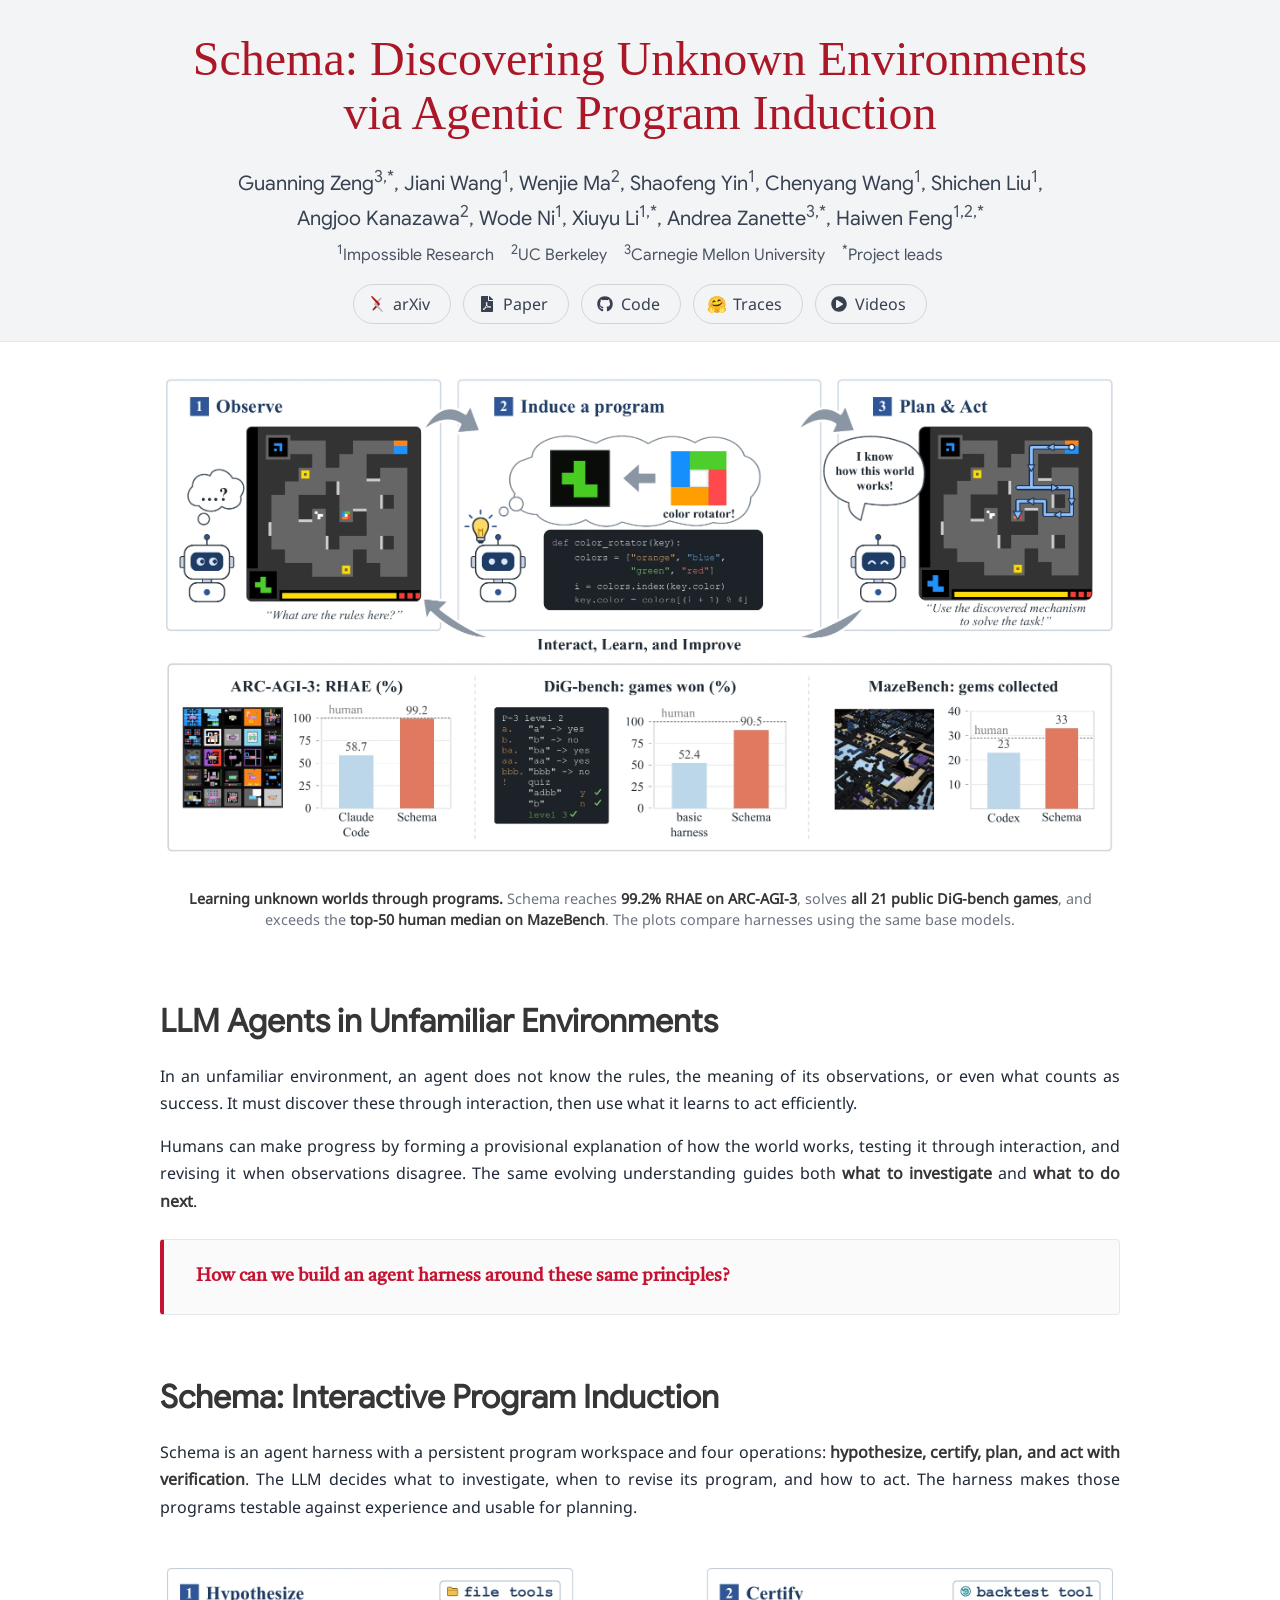
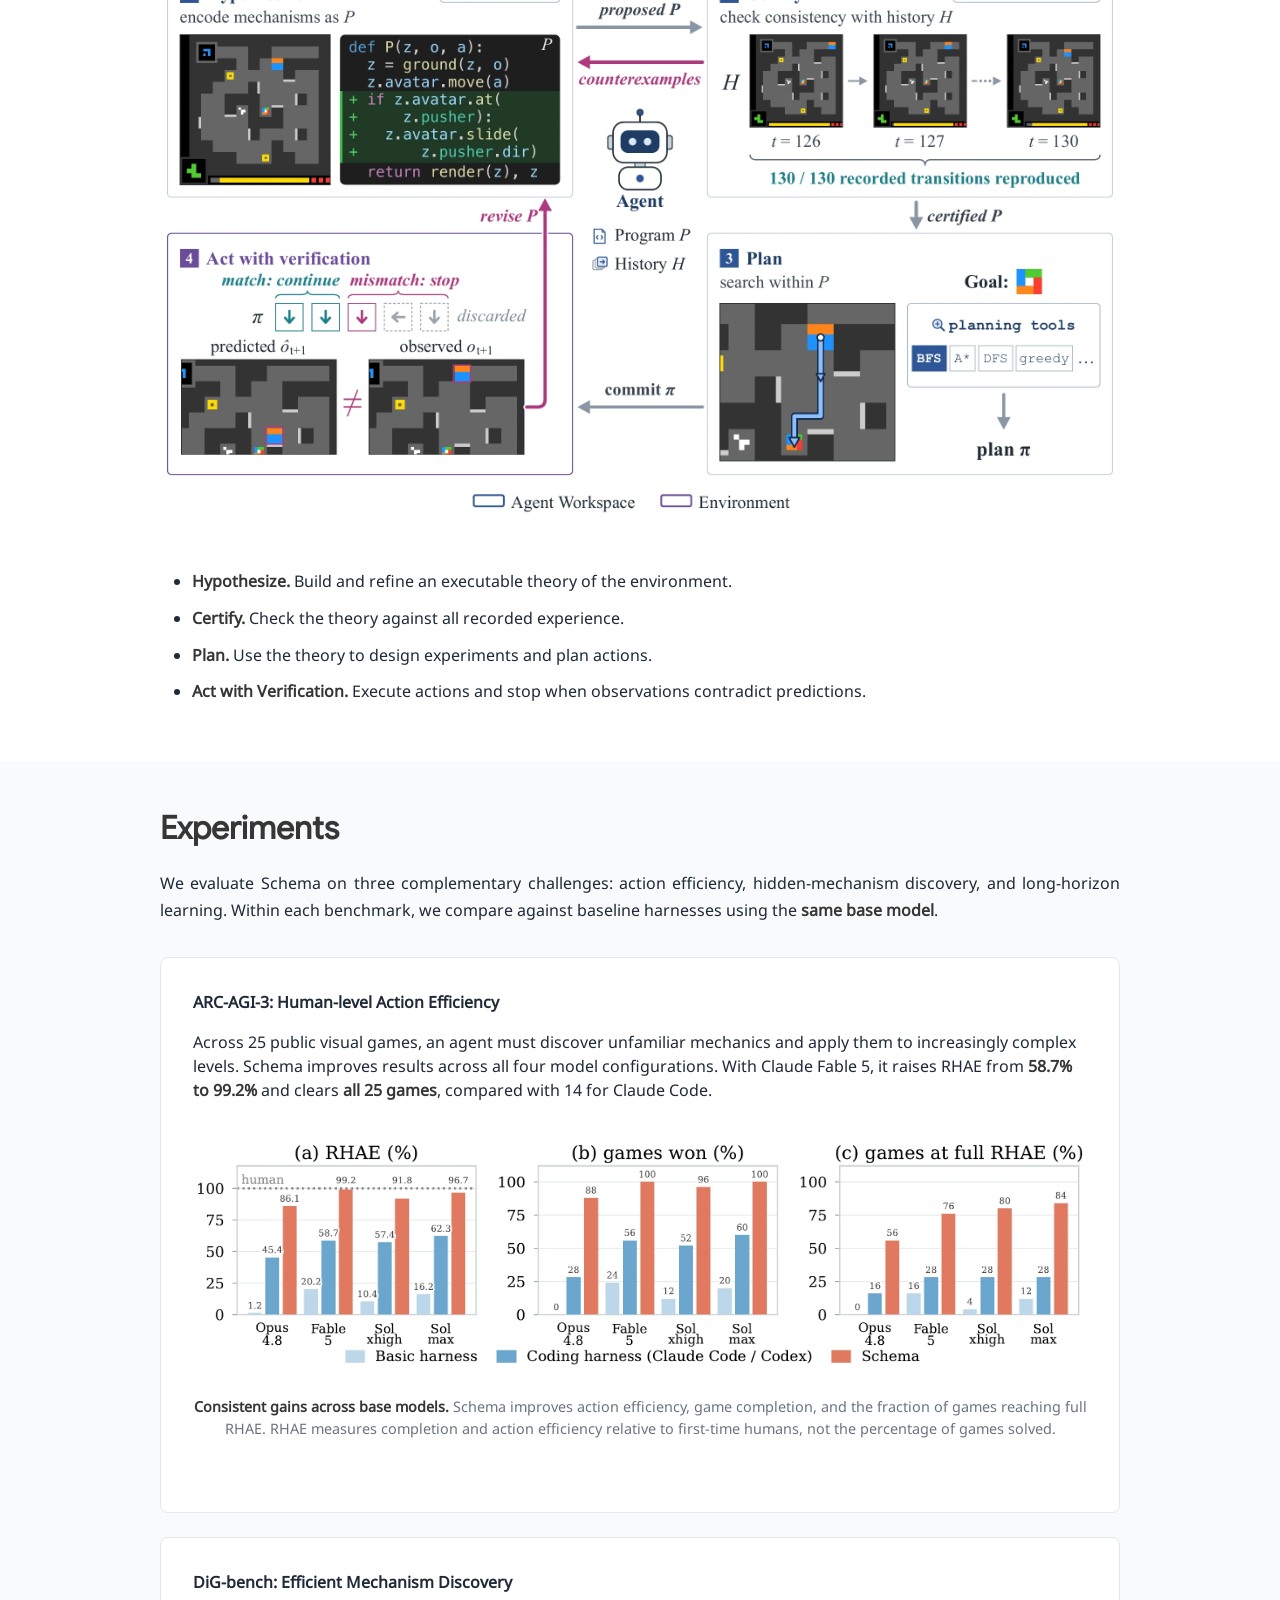
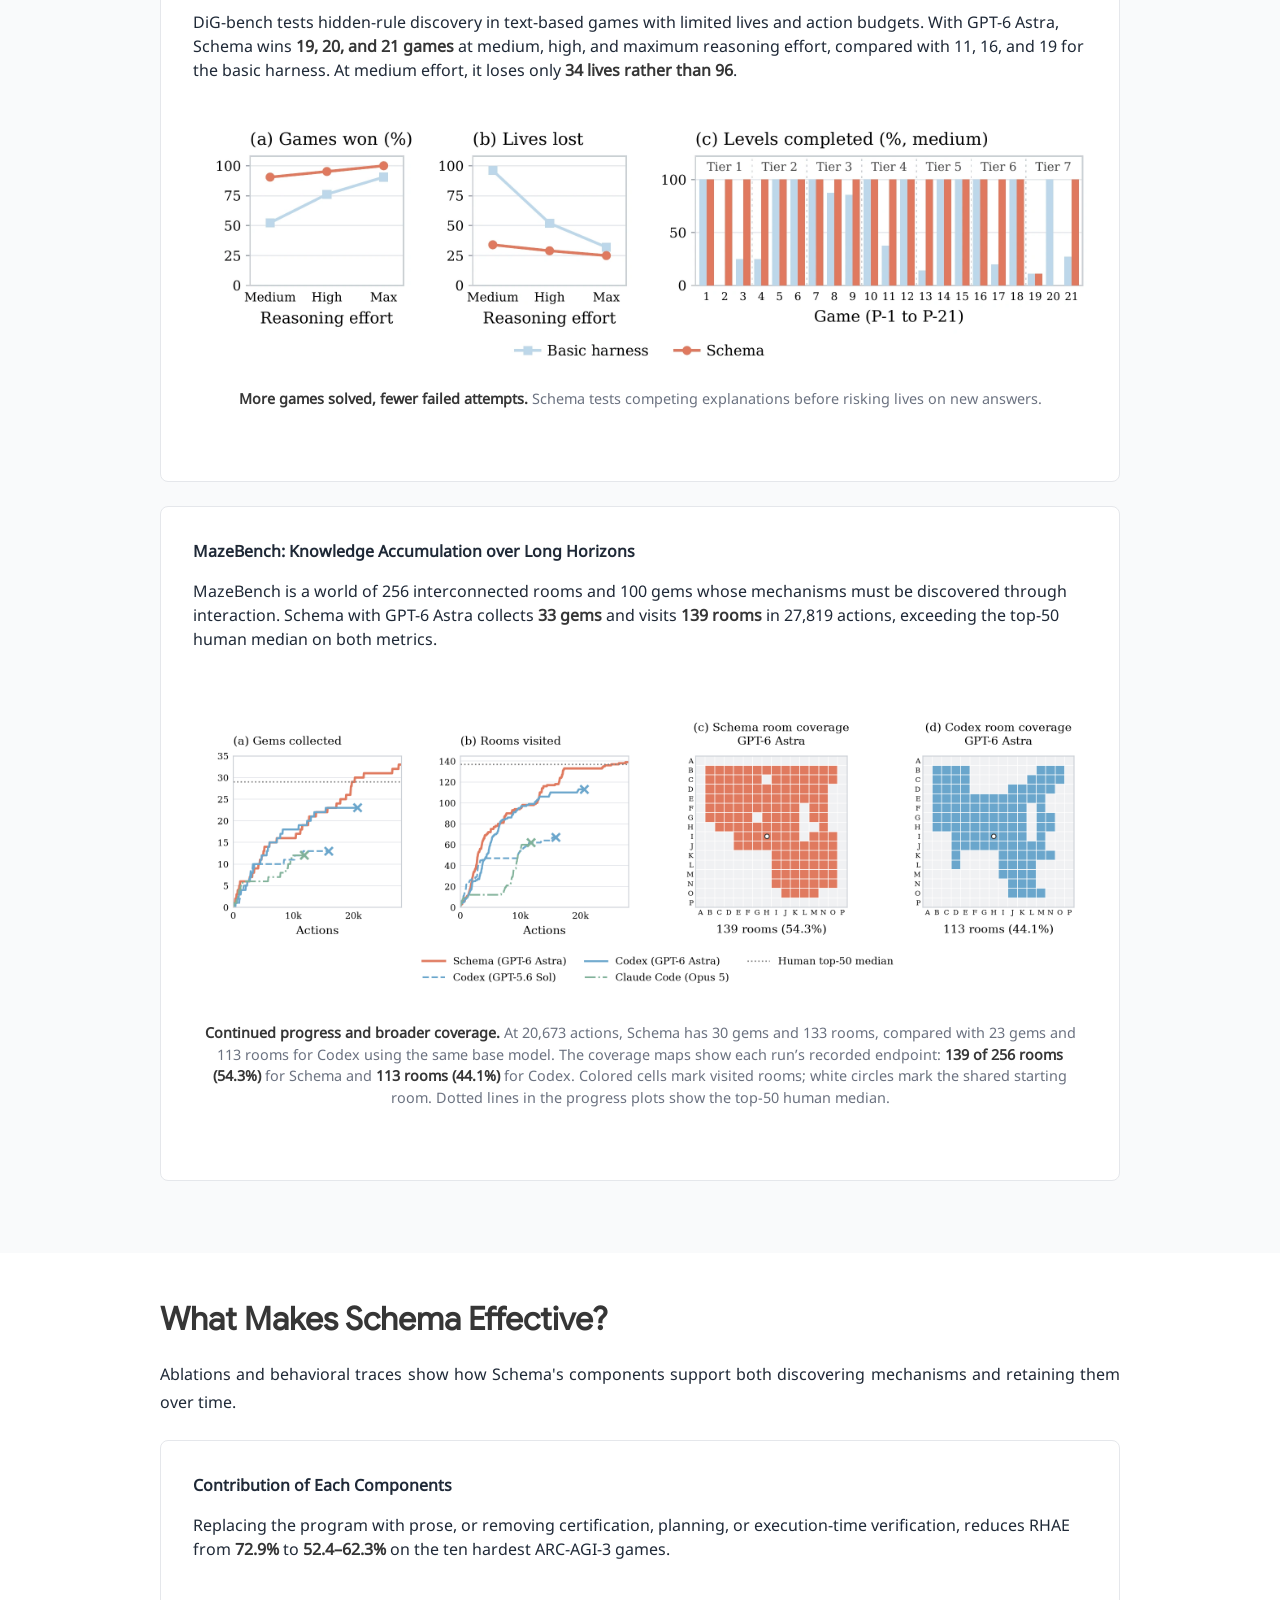
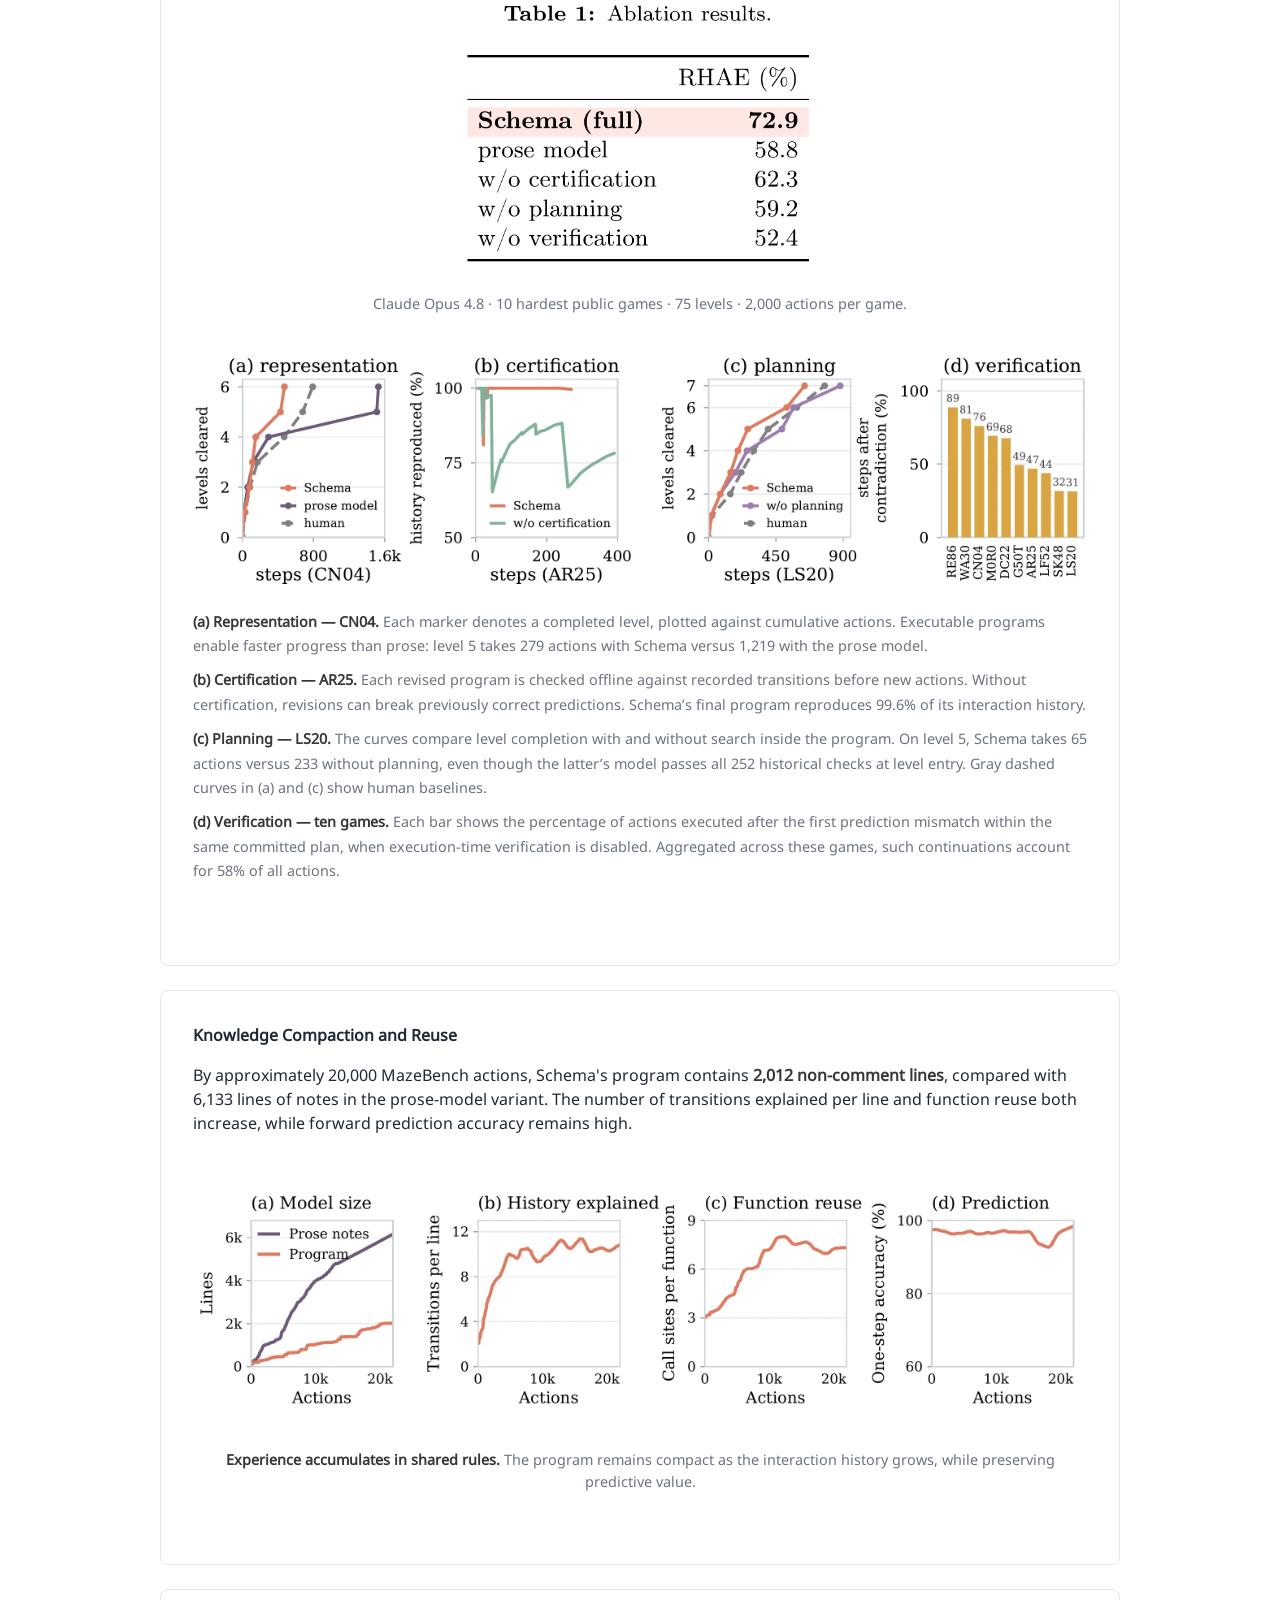
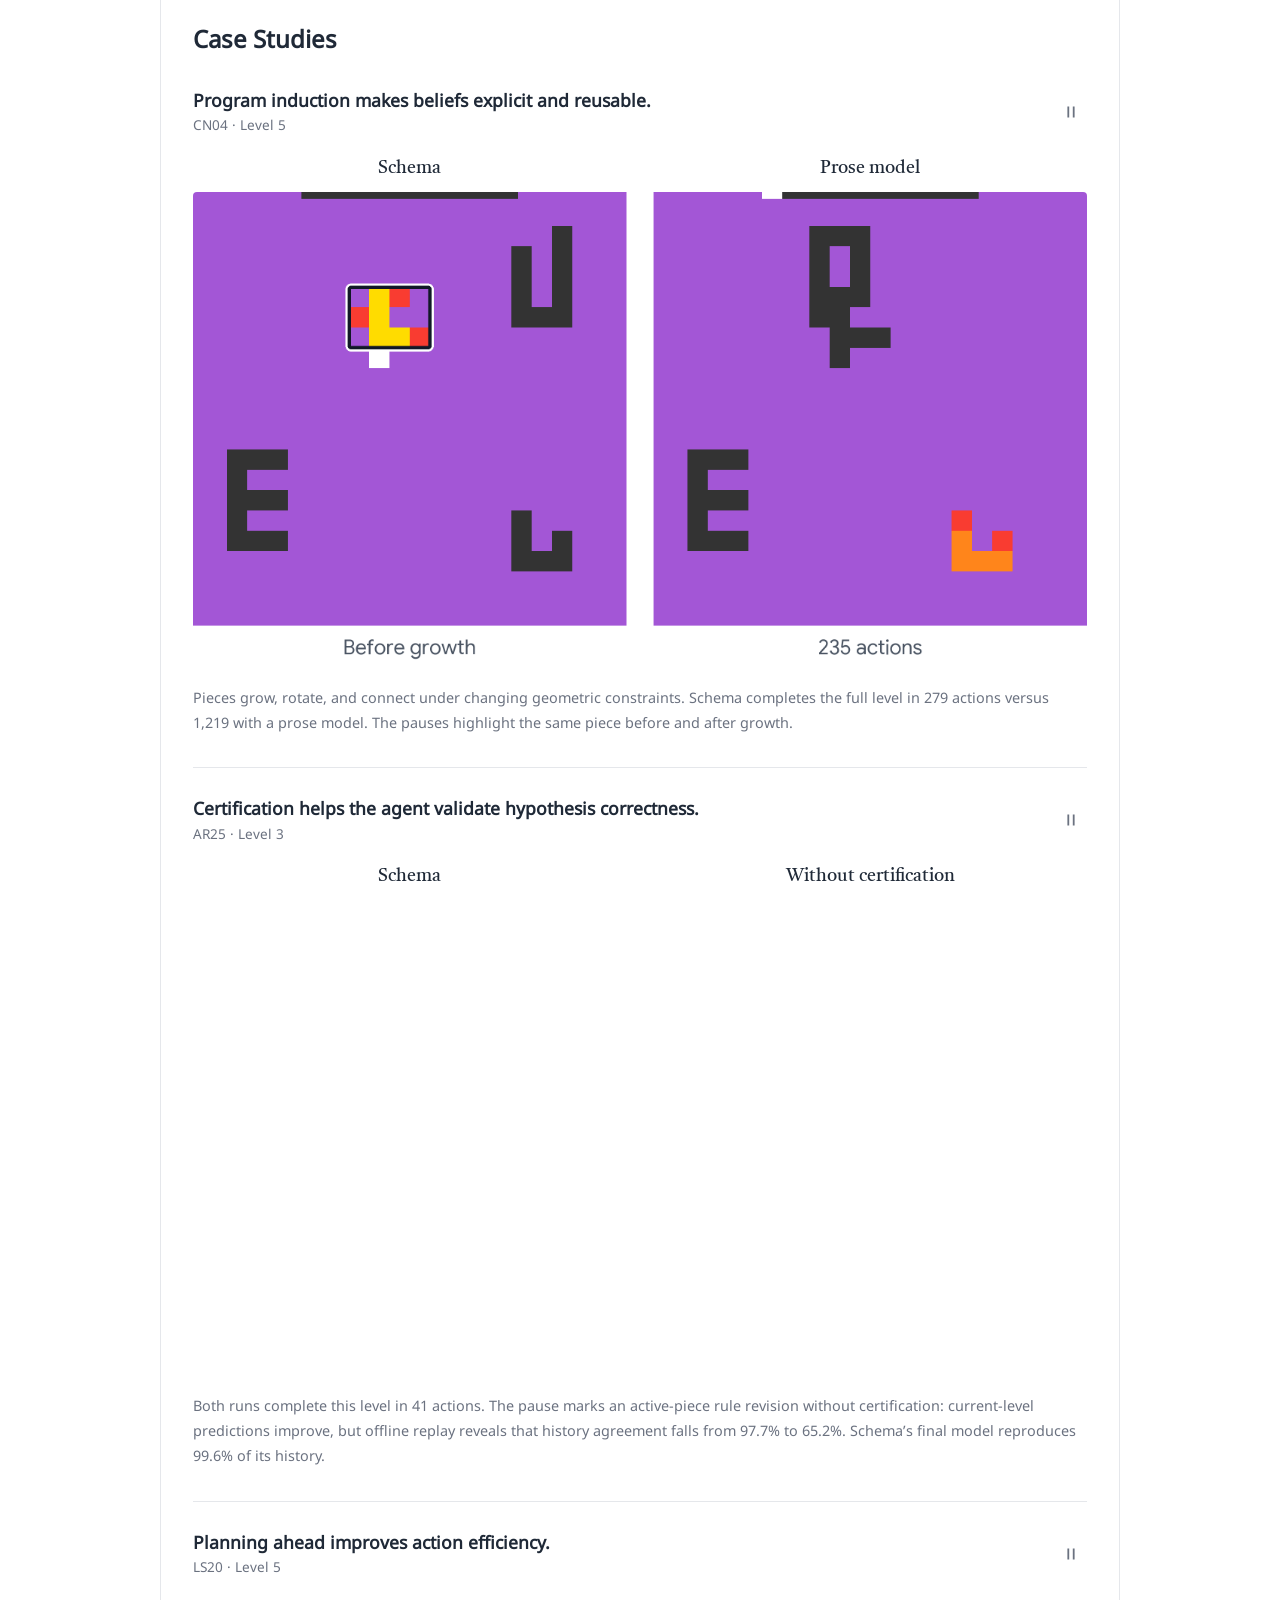
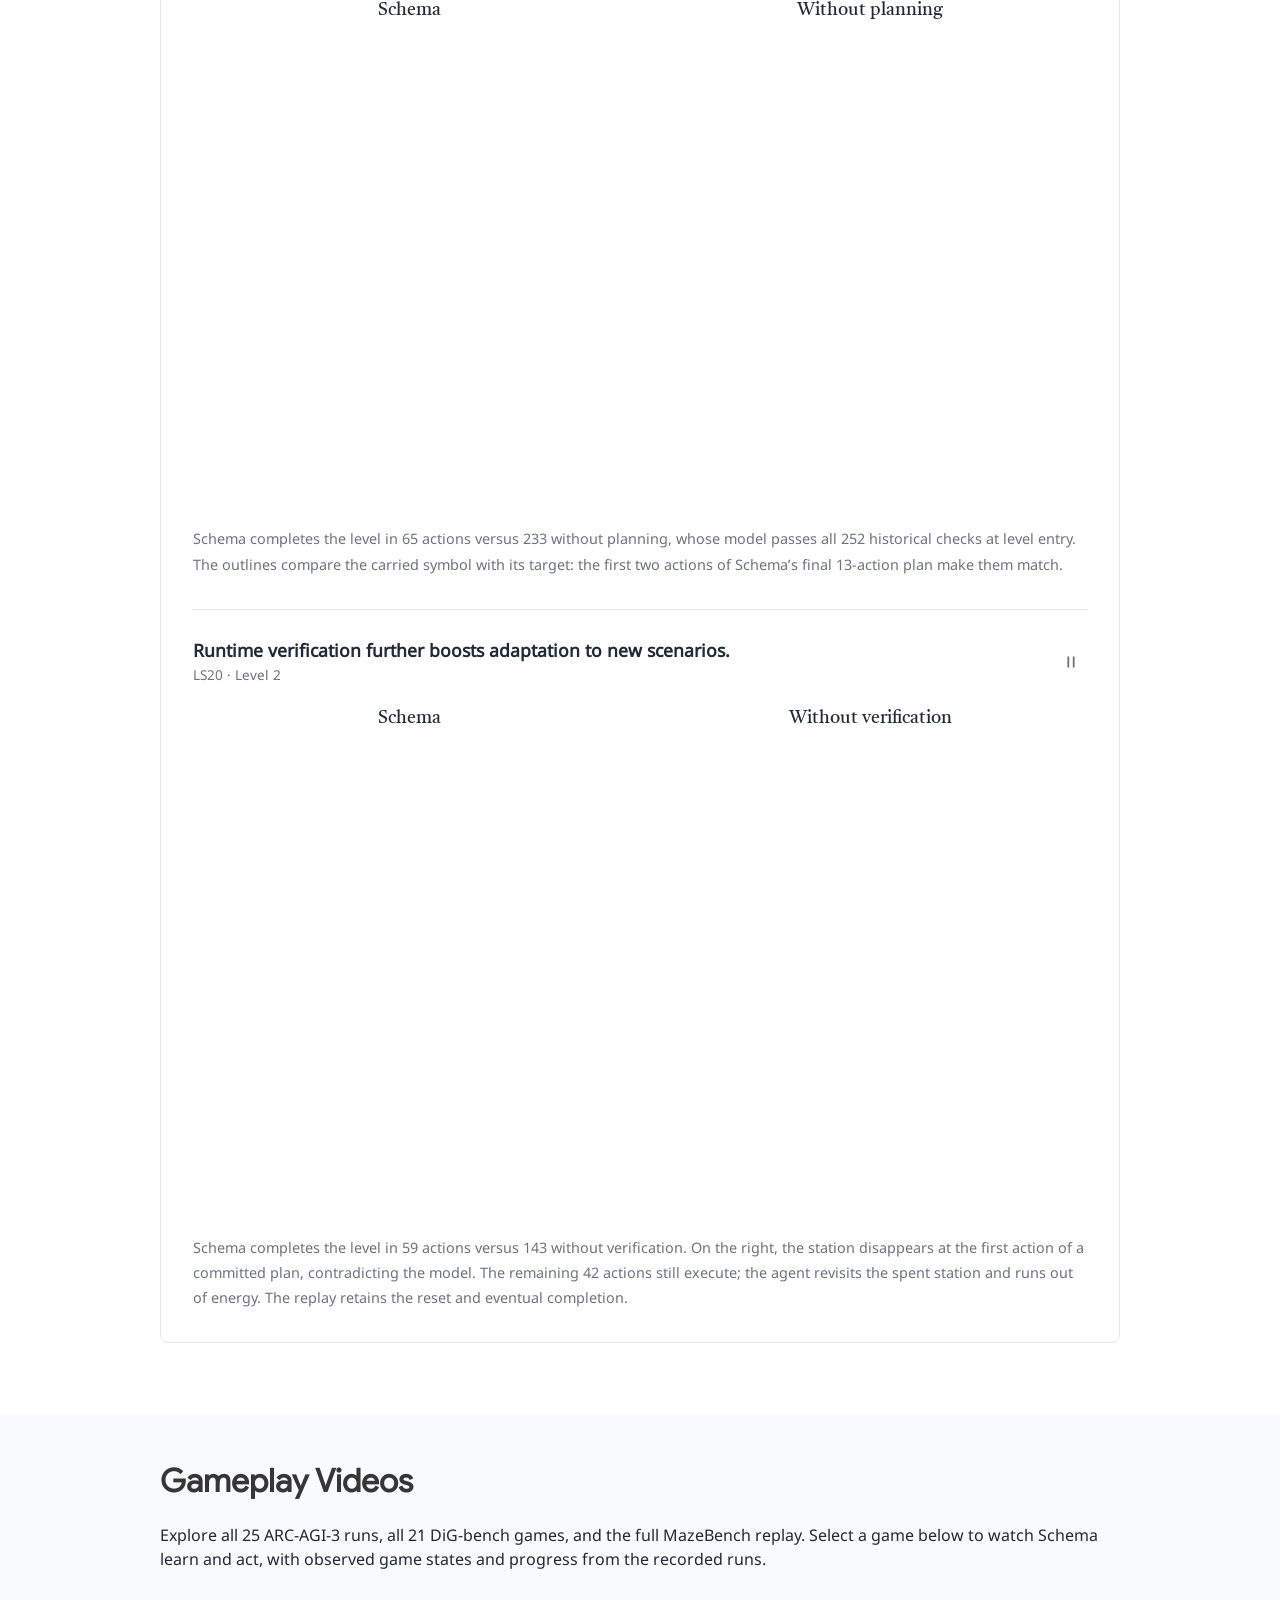
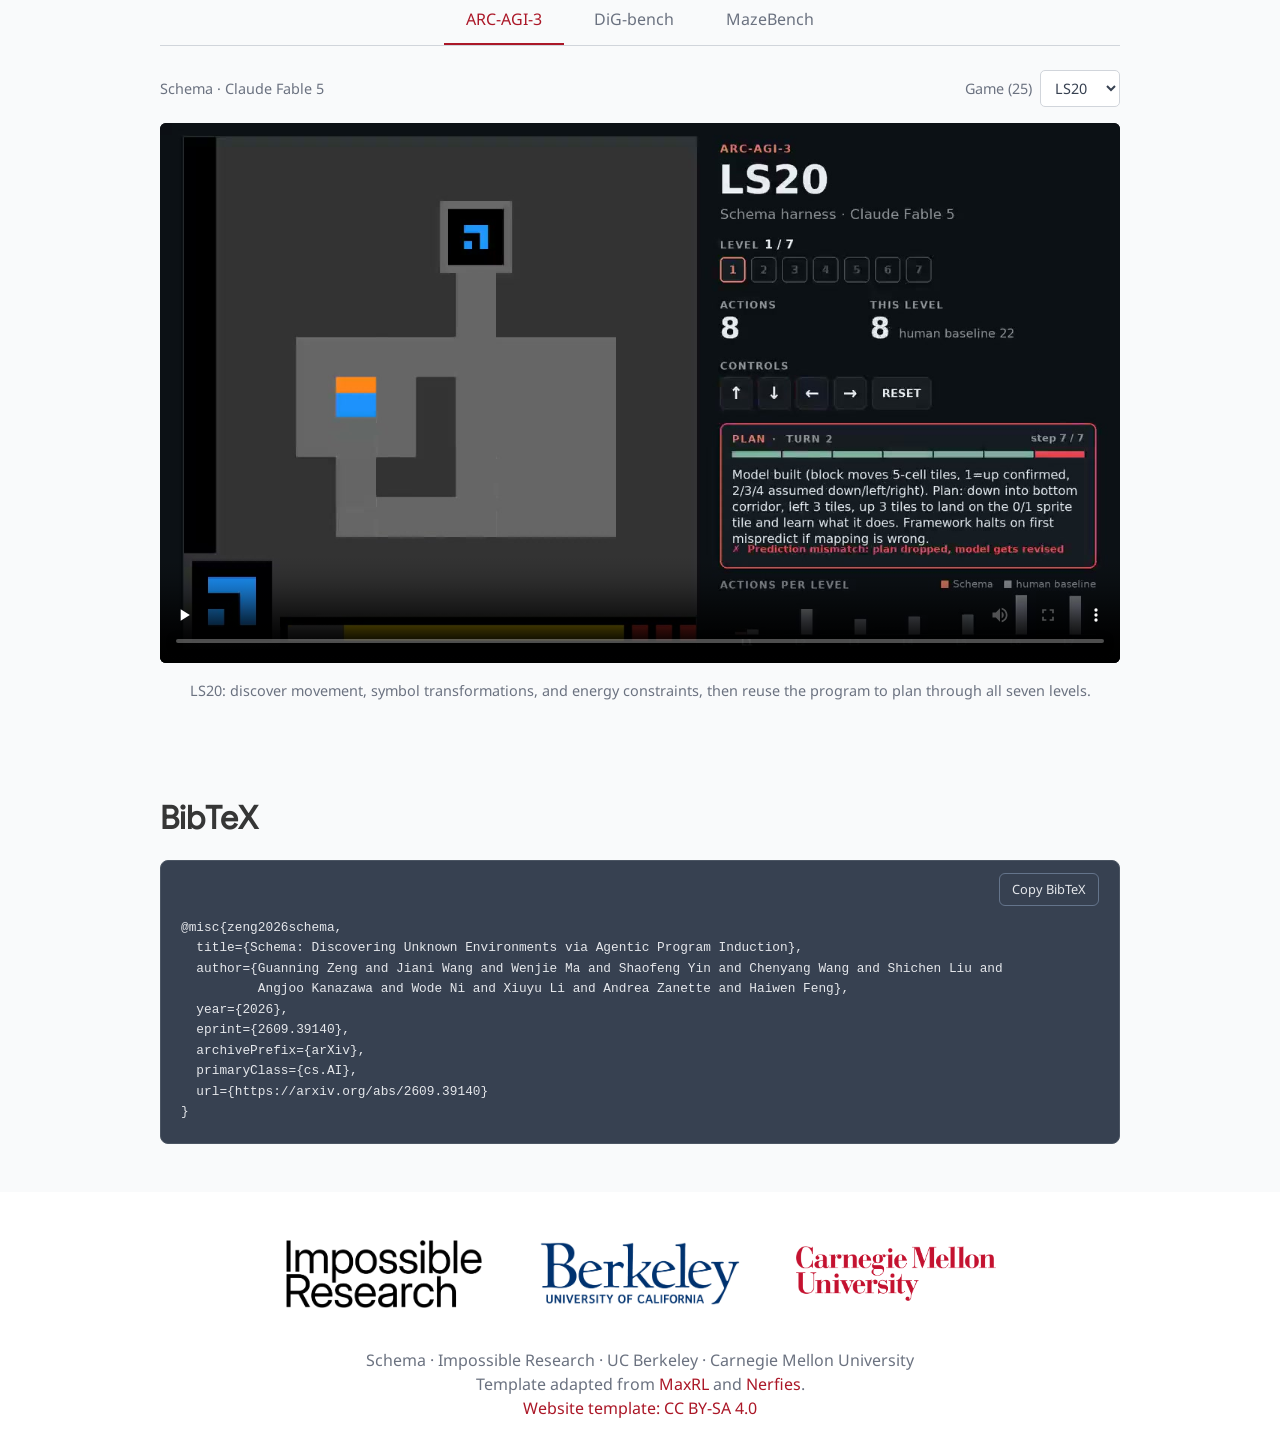
==== commit 303aafde: "Simplify case comparison labels and playback controls" ====
--- a/index.html
+++ b/index.html
@@ -529,26 +529,26 @@
 </div></div></div><div class="result-card"><h4>Knowledge Compaction and Reuse</h4><p>By approximately 20,000 MazeBench actions, Schema's program contains <strong>2,012 non-comment lines</strong>, compared with 6,133 lines of notes in the prose-model variant. The number of transitions explained per line and function reuse both increase, while forward prediction accuracy remains high.</p><div class="figure-container"><div class="has-text-centered"><img alt="Schema retains growing experience in a compact program with increasing function reuse and high forward prediction accuracy." class="zoomable" decoding="async" height="620" loading="lazy" src="assets/figures/maze_code.webp" style="max-width: 100%;" width="2200"/></div><p class="figure-caption"><strong>Experience accumulates in shared rules.</strong> The program remains compact as the interaction history grows, while preserving predictive value.</p></div></div>
 <div class="result-card case-studies" id="case-studies"><h4>Case Studies</h4>
 <article class="case-study" aria-labelledby="case-representation-title">
-<div class="case-heading"><div class="case-title"><h5 id="case-representation-title">Program induction makes beliefs explicit and reusable.</h5><p class="case-game">CN04 · Level 5</p></div><button class="case-toggle" type="button" aria-label="Pause representation comparison">Pause</button></div>
-<div class="case-labels" aria-hidden="true"><span class="case-label-primary">Schema</span><span>Prose model</span></div>
+<div class="case-heading"><div class="case-title"><h5 id="case-representation-title">Program induction makes beliefs explicit and reusable.</h5><p class="case-game">CN04 · Level 5</p></div><button class="case-toggle" type="button" aria-label="Pause representation comparison" data-paused="false" title="Pause replay"><svg viewBox="0 0 20 20" aria-hidden="true" focusable="false"><path class="case-icon-pause" d="M7 4v12M13 4v12" fill="none" stroke="currentColor" stroke-width="2"/><path class="case-icon-play" d="M6 3.5 16 10 6 16.5Z" fill="currentColor"/></svg></button></div>
+<div class="case-labels" aria-hidden="true"><span>Schema</span><span>Prose model</span></div>
 <figure class="case-media"><img class="case-gif" src="assets/cases/representation_full_3x.png" data-gif="assets/cases/representation_full_3x.gif" data-poster="assets/cases/representation_full_3x.png" alt="Full recorded CN04 Level 5 replays: Schema on the left, prose model on the right, with key moments briefly outlined." width="2376" height="1278" loading="lazy" decoding="async"/></figure>
 <p class="case-caption">Pieces grow, rotate, and connect under changing geometric constraints. Schema completes the full level in 279 actions versus 1,219 with a prose model. The pauses highlight the same piece before and after growth.</p>
 </article>
 <article class="case-study" aria-labelledby="case-certification-title">
-<div class="case-heading"><div class="case-title"><h5 id="case-certification-title">Certification helps the agent validate hypothesis correctness.</h5><p class="case-game">AR25 · Level 3</p></div><button class="case-toggle" type="button" aria-label="Pause certification comparison">Pause</button></div>
-<div class="case-labels" aria-hidden="true"><span class="case-label-primary">Schema</span><span>Without certification</span></div>
+<div class="case-heading"><div class="case-title"><h5 id="case-certification-title">Certification helps the agent validate hypothesis correctness.</h5><p class="case-game">AR25 · Level 3</p></div><button class="case-toggle" type="button" aria-label="Pause certification comparison" data-paused="false" title="Pause replay"><svg viewBox="0 0 20 20" aria-hidden="true" focusable="false"><path class="case-icon-pause" d="M7 4v12M13 4v12" fill="none" stroke="currentColor" stroke-width="2"/><path class="case-icon-play" d="M6 3.5 16 10 6 16.5Z" fill="currentColor"/></svg></button></div>
+<div class="case-labels" aria-hidden="true"><span>Schema</span><span>Without certification</span></div>
 <figure class="case-media"><img class="case-gif" src="assets/cases/certification_full_3x.png" data-gif="assets/cases/certification_full_3x.gif" data-poster="assets/cases/certification_full_3x.png" alt="Full recorded AR25 Level 3 replays: Schema on the left, without certification on the right, with key moments briefly outlined." width="2376" height="1278" loading="lazy" decoding="async"/></figure>
 <p class="case-caption">Both runs complete this level in 41 actions. The pause marks an active-piece rule revision without certification: current-level predictions improve, but offline replay reveals that history agreement falls from 97.7% to 65.2%. Schema’s final model reproduces 99.6% of its history.</p>
 </article>
 <article class="case-study" aria-labelledby="case-planning-title">
-<div class="case-heading"><div class="case-title"><h5 id="case-planning-title">Planning ahead improves action efficiency.</h5><p class="case-game">LS20 · Level 5</p></div><button class="case-toggle" type="button" aria-label="Pause planning comparison">Pause</button></div>
-<div class="case-labels" aria-hidden="true"><span class="case-label-primary">Schema</span><span>Without planning</span></div>
+<div class="case-heading"><div class="case-title"><h5 id="case-planning-title">Planning ahead improves action efficiency.</h5><p class="case-game">LS20 · Level 5</p></div><button class="case-toggle" type="button" aria-label="Pause planning comparison" data-paused="false" title="Pause replay"><svg viewBox="0 0 20 20" aria-hidden="true" focusable="false"><path class="case-icon-pause" d="M7 4v12M13 4v12" fill="none" stroke="currentColor" stroke-width="2"/><path class="case-icon-play" d="M6 3.5 16 10 6 16.5Z" fill="currentColor"/></svg></button></div>
+<div class="case-labels" aria-hidden="true"><span>Schema</span><span>Without planning</span></div>
 <figure class="case-media"><img class="case-gif" src="assets/cases/planning_full_3x.png" data-gif="assets/cases/planning_full_3x.gif" data-poster="assets/cases/planning_full_3x.png" alt="Full recorded LS20 Level 5 replays: Schema on the left, without planning on the right, with key moments briefly outlined." width="2376" height="1278" loading="lazy" decoding="async"/></figure>
 <p class="case-caption">Schema completes the level in 65 actions versus 233 without planning, whose model passes all 252 historical checks at level entry. The outlines compare the carried symbol with its target: the first two actions of Schema’s final 13-action plan make them match.</p>
 </article>
 <article class="case-study" aria-labelledby="case-verification-title">
-<div class="case-heading"><div class="case-title"><h5 id="case-verification-title">Runtime verification further boosts adaptation to new scenarios.</h5><p class="case-game">LS20 · Level 2</p></div><button class="case-toggle" type="button" aria-label="Pause verification comparison">Pause</button></div>
-<div class="case-labels" aria-hidden="true"><span class="case-label-primary">Schema</span><span>Without verification</span></div>
+<div class="case-heading"><div class="case-title"><h5 id="case-verification-title">Runtime verification further boosts adaptation to new scenarios.</h5><p class="case-game">LS20 · Level 2</p></div><button class="case-toggle" type="button" aria-label="Pause verification comparison" data-paused="false" title="Pause replay"><svg viewBox="0 0 20 20" aria-hidden="true" focusable="false"><path class="case-icon-pause" d="M7 4v12M13 4v12" fill="none" stroke="currentColor" stroke-width="2"/><path class="case-icon-play" d="M6 3.5 16 10 6 16.5Z" fill="currentColor"/></svg></button></div>
+<div class="case-labels" aria-hidden="true"><span>Schema</span><span>Without verification</span></div>
 <figure class="case-media"><img class="case-gif" src="assets/cases/verification_full_3x.png" data-gif="assets/cases/verification_full_3x.gif" data-poster="assets/cases/verification_full_3x.png" alt="Full recorded LS20 Level 2 replays: Schema on the left, without verification on the right, with key moments briefly outlined." width="2376" height="1278" loading="lazy" decoding="async"/></figure>
 <p class="case-caption">Schema completes the level in 59 actions versus 143 without verification. On the right, the station disappears at the first action of a committed plan, contradicting the model. The remaining 42 actions still execute; the agent revisits the spent station and runs out of energy. The replay retains the reset and eventual completion.</p>
 </article>
--- a/static/css/schema.css
+++ b/static/css/schema.css
@@ -23,11 +23,12 @@
 .case-title { min-width: 0; }
 .case-title h5 { color: #1f2937; font-size: 1.1rem; font-weight: 600; line-height: 1.4; margin: 0; }
 .case-game { color: #6b7280; font-size: .85rem; margin: 3px 0 0; }
-.case-toggle { cursor: pointer; flex-shrink: 0; border: 1px solid #d1d5db; border-radius: 999px; padding: 5px 15px; background: #fff; color: #4b5563; font-size: .8rem; }
-.case-toggle:hover { color: #ab1727; border-color: #ab1727; }
-.case-labels { display: grid; grid-template-columns: 1fr 1fr; gap: 3.03%; margin-bottom: .65rem; font-size: .88rem; font-weight: 600; text-align: center; color: #4b5563; }
-.case-labels span { padding: 8px 4px; background: #f3f4f6; border-radius: 4px; }
-.case-labels .case-label-primary { color: #ab1727; background: #fff1f2; }
+.case-toggle { cursor: pointer; flex-shrink: 0; display: grid; place-items: center; width: 32px; height: 32px; padding: 6px; border: 0; border-radius: 0; background: transparent; color: #6b7280; }
+.case-toggle:hover { color: #1f2937; }
+.case-toggle svg { display: block; width: 18px; height: 18px; }
+.case-toggle[data-paused="false"] .case-icon-play,
+.case-toggle[data-paused="true"] .case-icon-pause { display: none; }
+.case-labels { display: grid; grid-template-columns: 1fr 1fr; gap: 3.03%; margin-bottom: .6rem; font-family: 'Castoro', Georgia, serif; font-size: 1.1rem; font-weight: 400; line-height: 1.5; text-align: center; color: #1f2937; }
 .case-media { margin: 0; }
 .case-media img { display: block; width: 100%; height: auto; border-radius: 4px; image-rendering: auto; }
 .case-caption { color: #6b7280; font-size: .9rem; line-height: 1.75; margin: .75rem 0 0; }
@@ -80,7 +81,7 @@
   .case-heading { gap: 8px; }
   .case-studies > h4 { font-size: 1.35rem; }
   .case-title h5 { font-size: 1rem; }
-  .case-labels { font-size: .75rem; }
+  .case-labels { font-size: .9rem; }
   .case-caption { font-size: .85rem; }
 }
 @media (prefers-reduced-motion: reduce) { html { scroll-behavior: auto; } }
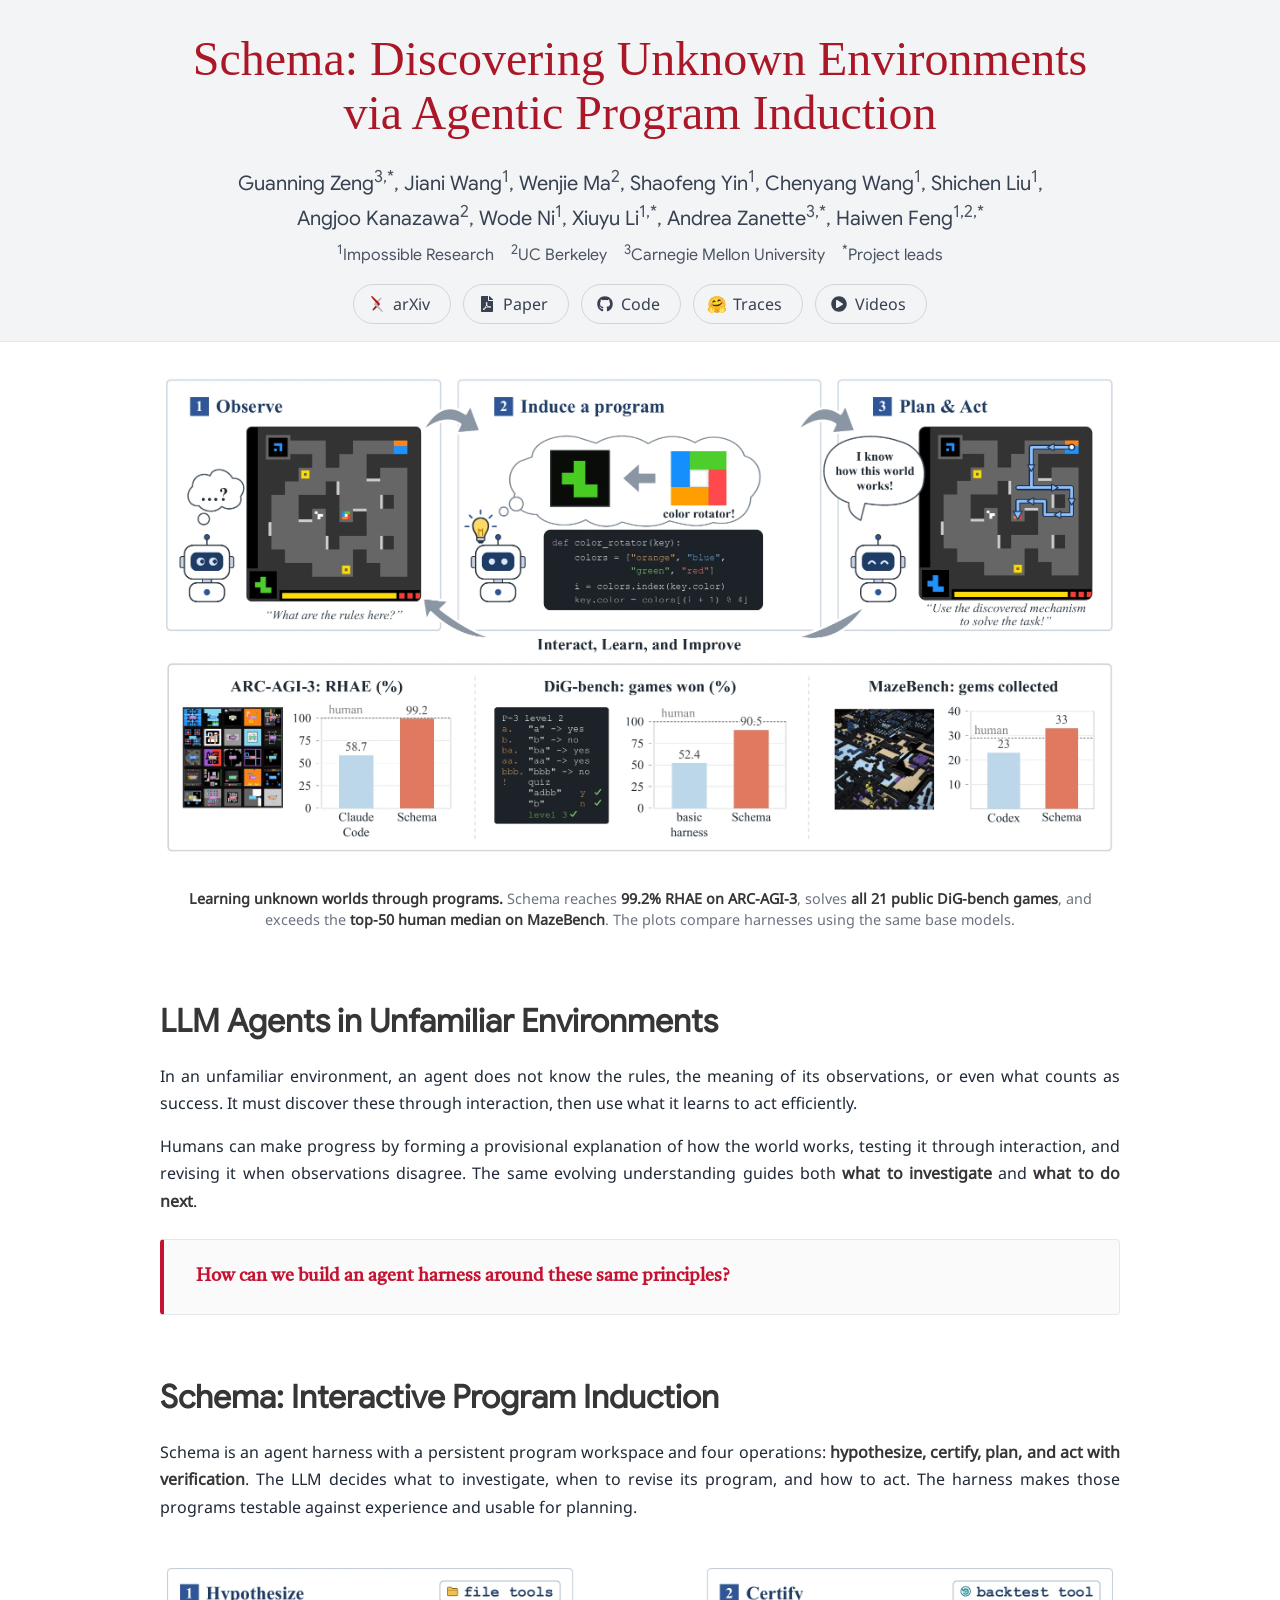
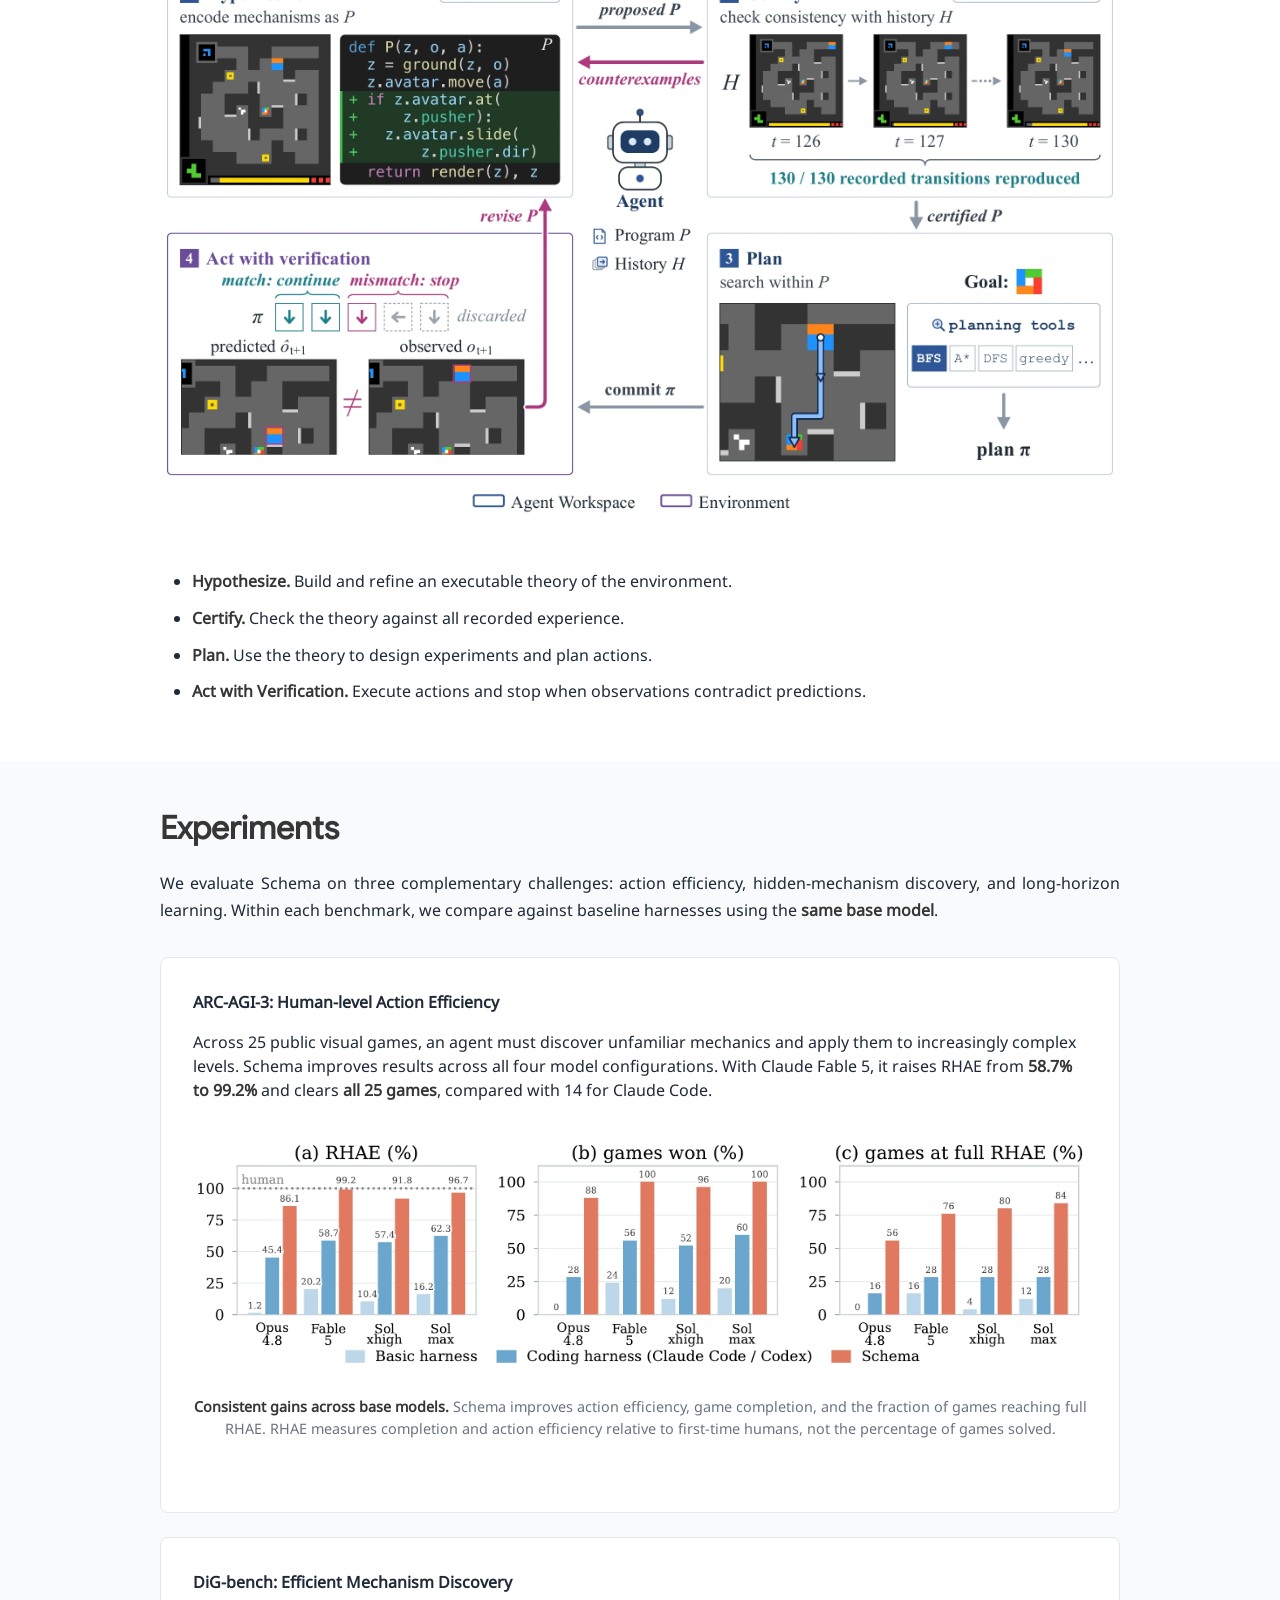
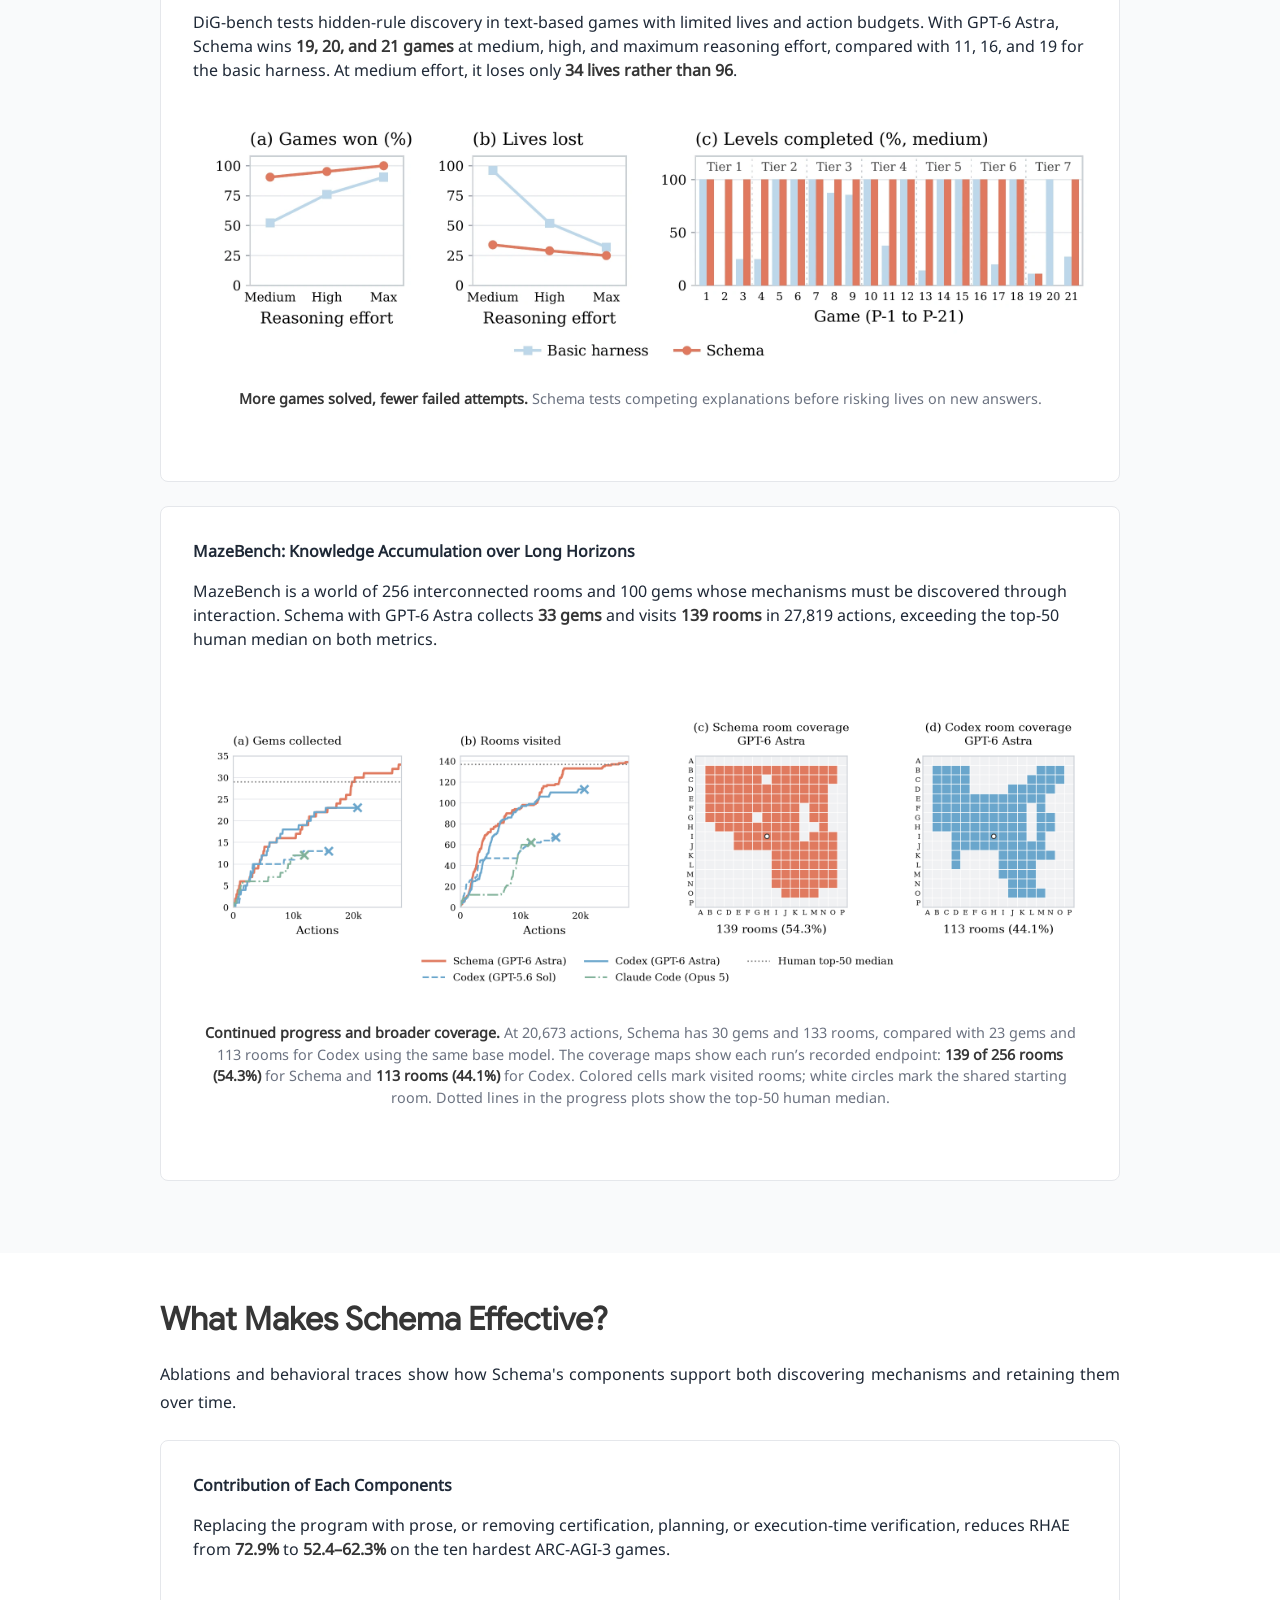
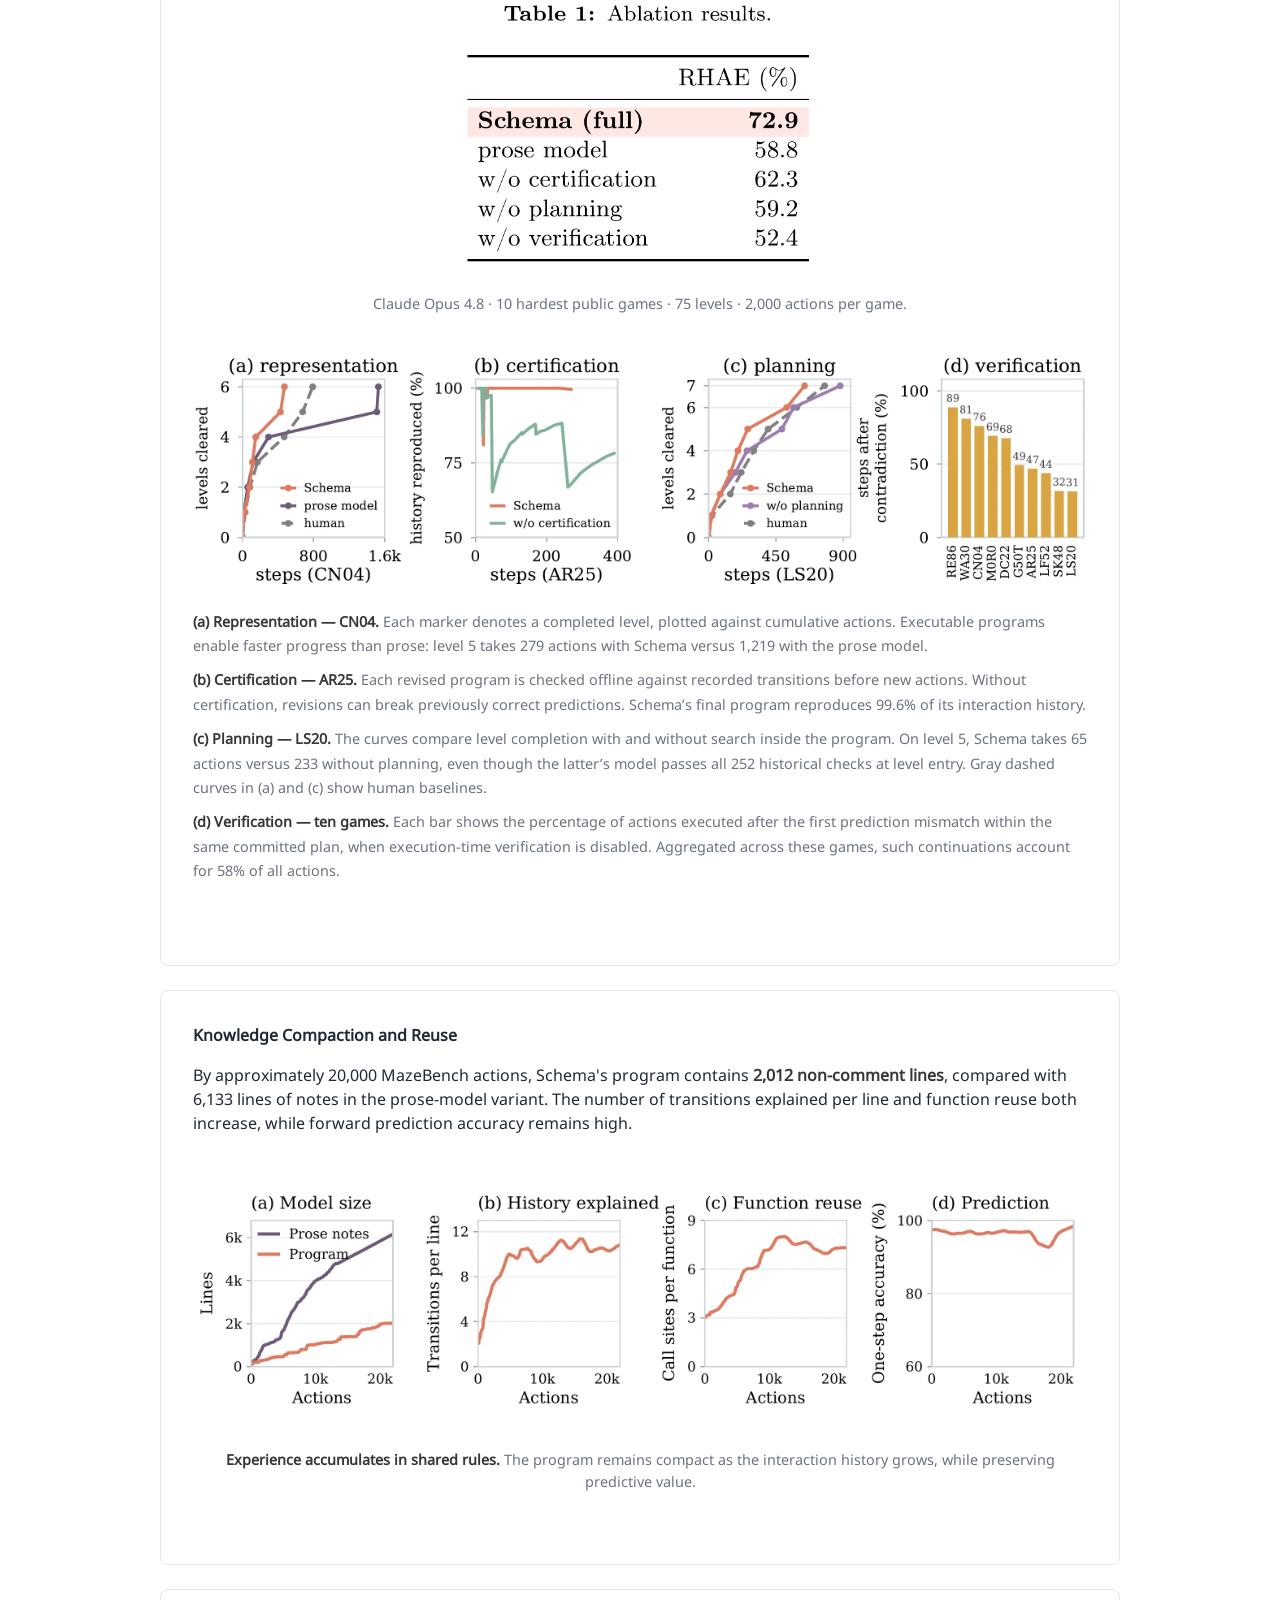
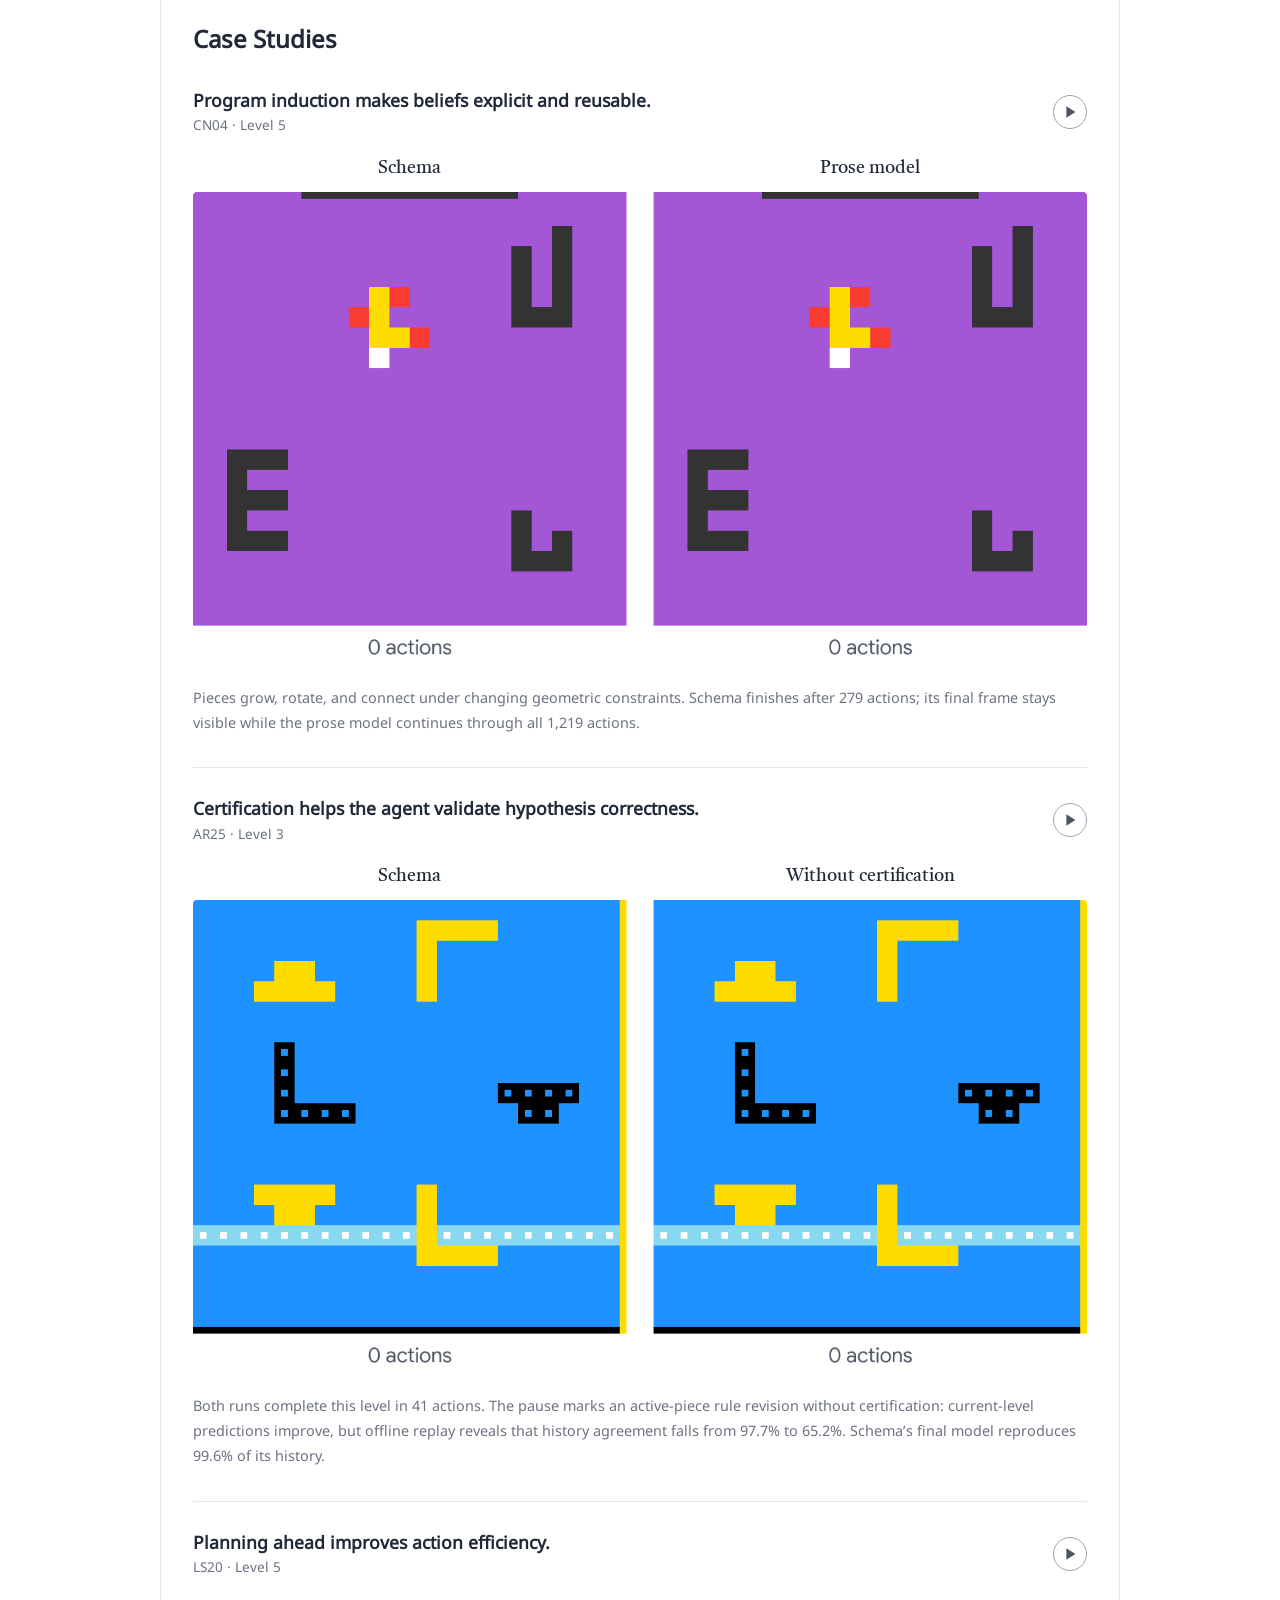
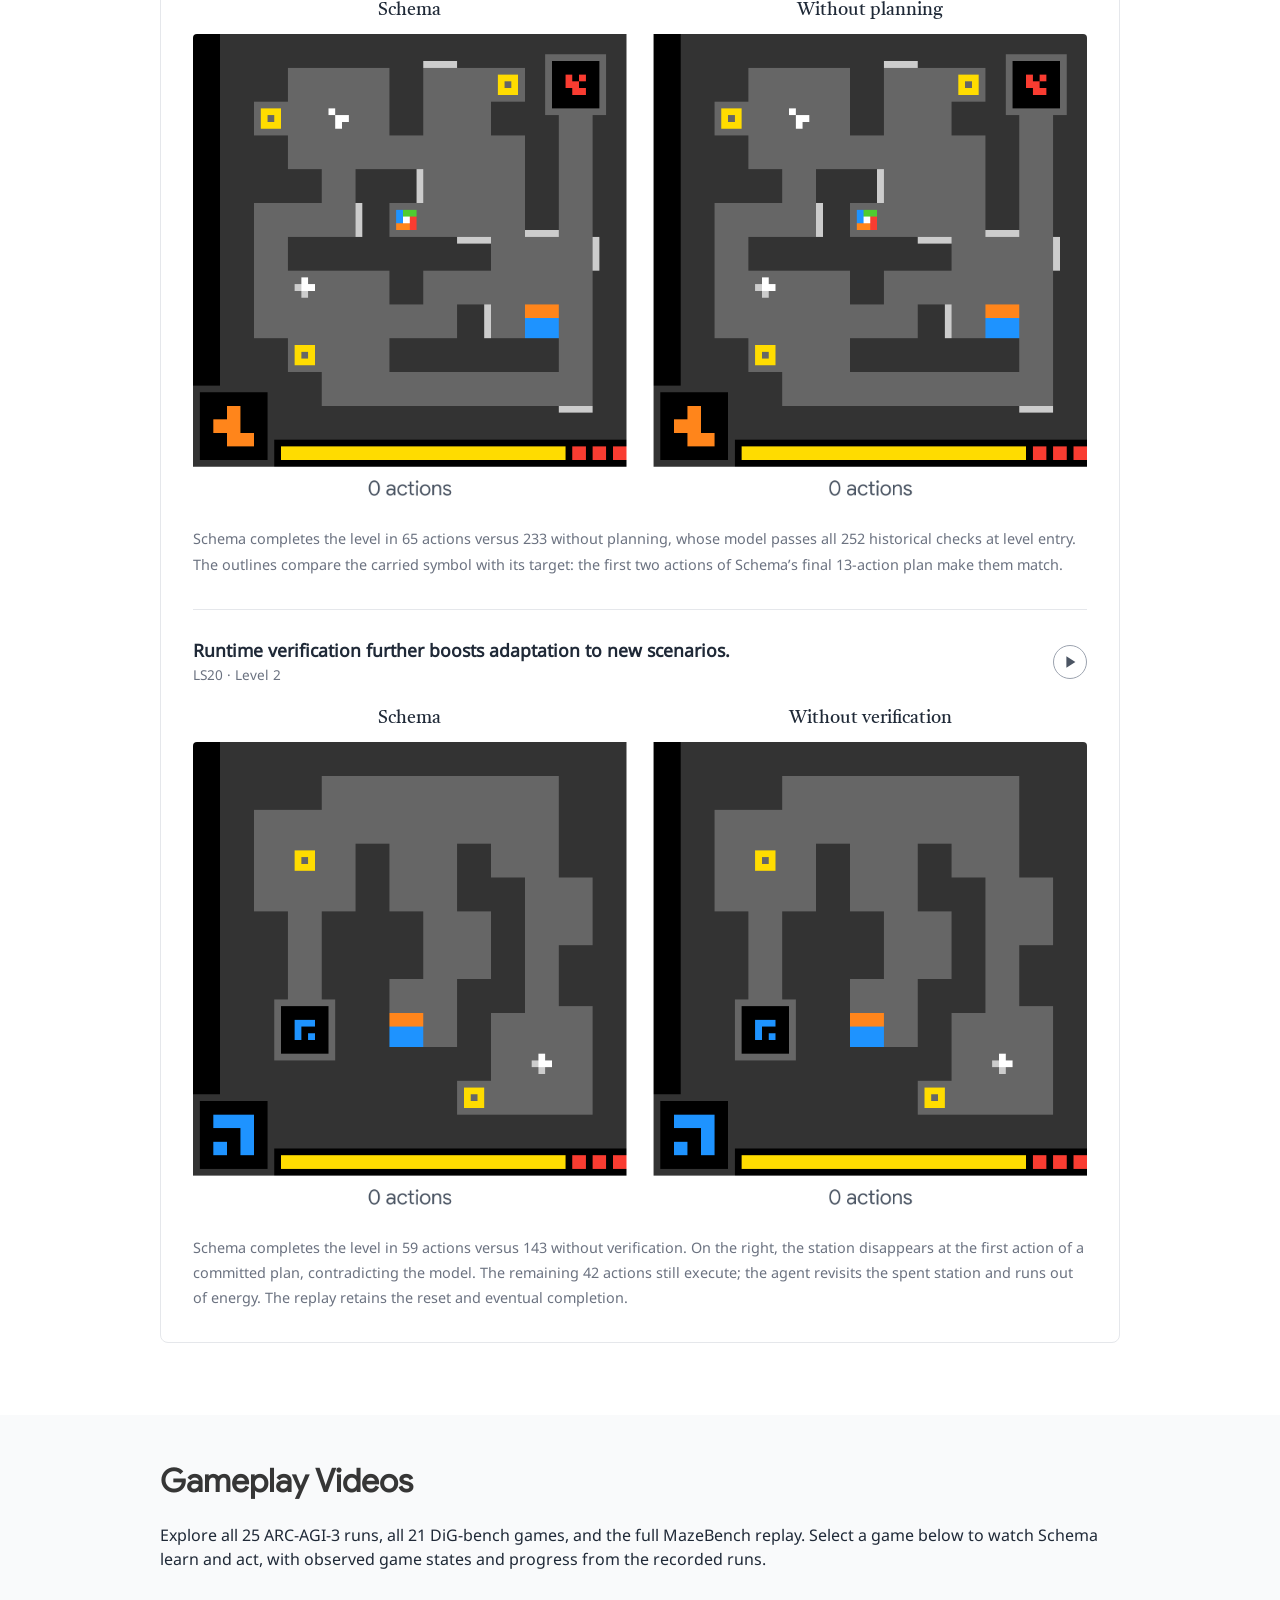
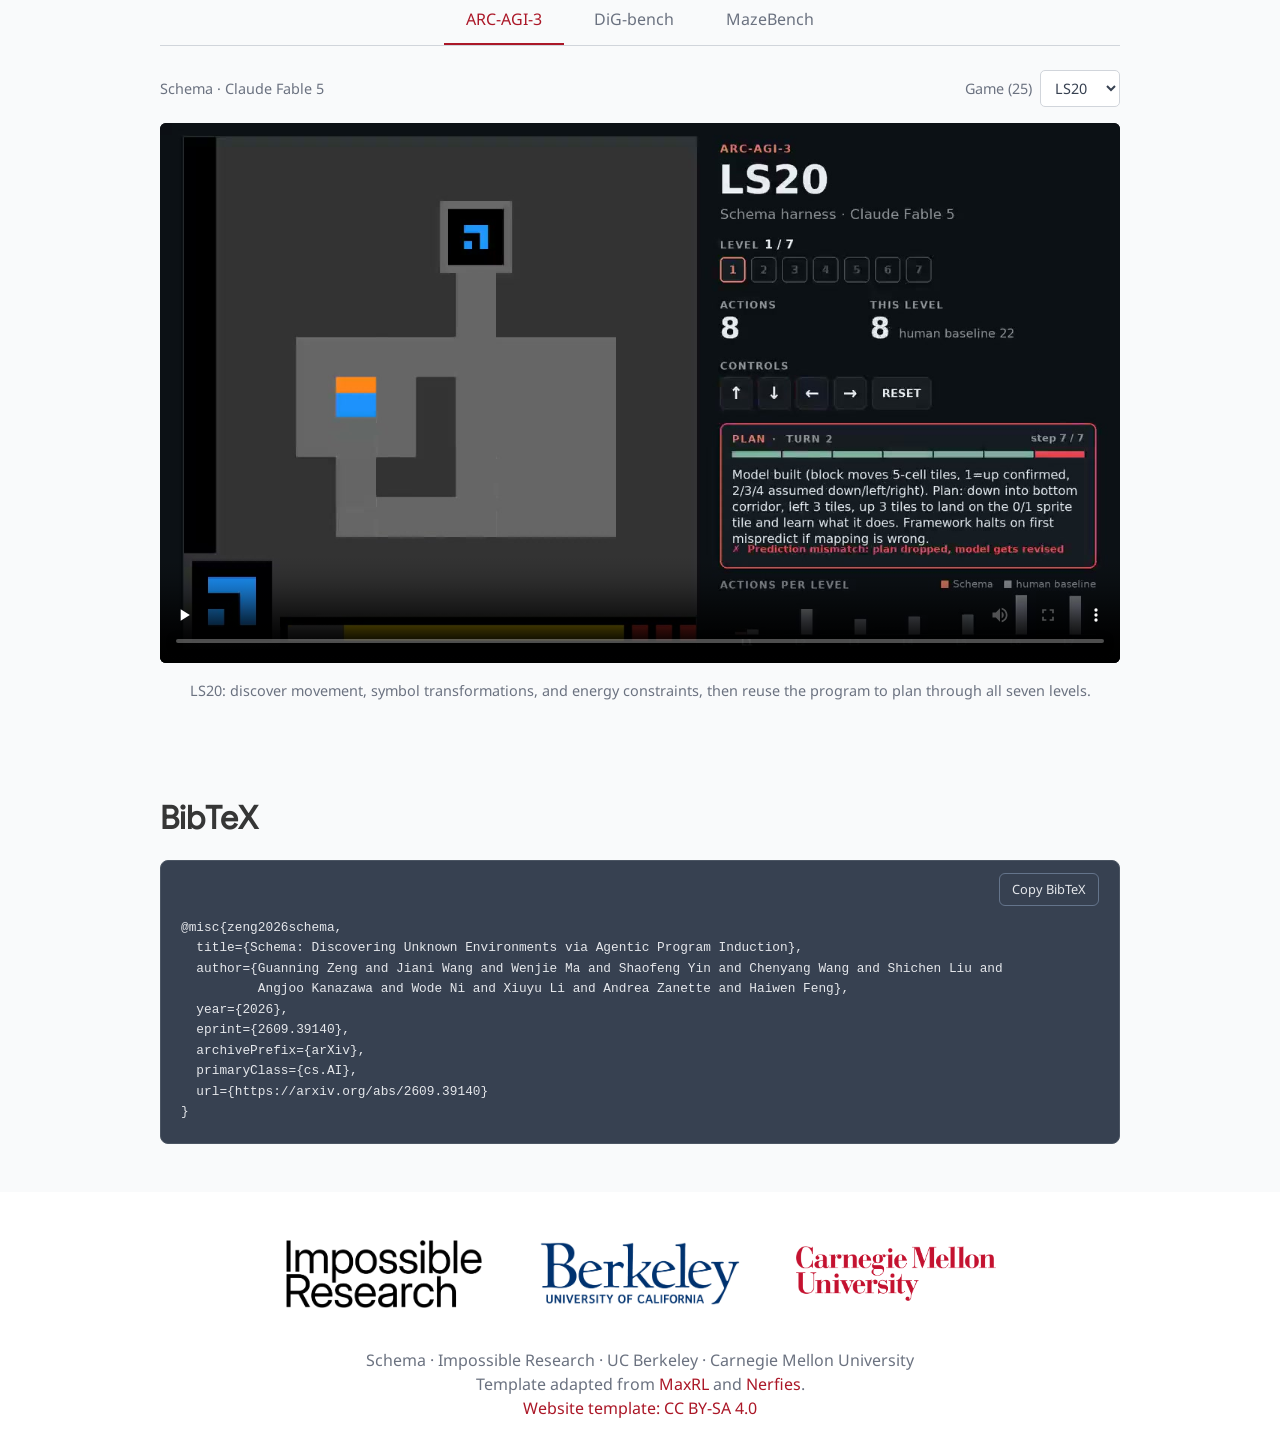
==== commit 3c911dd0: "Preserve complete case replays on pause and link the Schema repository" ====
--- a/index.html
+++ b/index.html
@@ -474,7 +474,7 @@
 <div class="publication-links">
 <span class="link-block"><a class="external-link button is-normal is-rounded" href="https://arxiv.org/abs/2609.39140" rel="noopener noreferrer" target="_blank"><span class="icon"><img alt="" src="static/images/arxiv-logomark-small.svg" style="width: 1em; height: 1em; vertical-align: middle;"/></span><span>arXiv</span></a></span>
 <span class="link-block"><a class="external-link button is-normal is-rounded" href="assets/paper/schema.pdf" rel="noopener noreferrer" target="_blank"><span class="icon"><i aria-hidden="true" class="fas fa-file-pdf"></i></span><span>Paper</span></a></span>
-<span class="link-block"><a class="external-link button is-normal is-rounded" id="code-link" href="" aria-disabled="true" tabindex="-1"><span class="icon"><i aria-hidden="true" class="fab fa-github"></i></span><span>Code</span></a></span>
+<span class="link-block"><a class="external-link button is-normal is-rounded" id="code-link" href="https://github.com/guanning03/Schema" rel="noopener noreferrer" target="_blank"><span class="icon"><i aria-hidden="true" class="fab fa-github"></i></span><span>Code</span></a></span>
 <span class="link-block"><a class="external-link button is-normal is-rounded" href="https://huggingface.co/datasets/schema-harness/arc-agi-3-schema-traces" rel="noopener noreferrer" target="_blank"><span aria-hidden="true" class="icon">🤗</span><span>Traces</span></a></span>
 <span class="link-block"><a class="external-link button is-normal is-rounded" href="#videos"><span class="icon"><i aria-hidden="true" class="fas fa-play-circle"></i></span><span>Videos</span></a></span></div>
 </div>
@@ -529,27 +529,27 @@
 </div></div></div><div class="result-card"><h4>Knowledge Compaction and Reuse</h4><p>By approximately 20,000 MazeBench actions, Schema's program contains <strong>2,012 non-comment lines</strong>, compared with 6,133 lines of notes in the prose-model variant. The number of transitions explained per line and function reuse both increase, while forward prediction accuracy remains high.</p><div class="figure-container"><div class="has-text-centered"><img alt="Schema retains growing experience in a compact program with increasing function reuse and high forward prediction accuracy." class="zoomable" decoding="async" height="620" loading="lazy" src="assets/figures/maze_code.webp" style="max-width: 100%;" width="2200"/></div><p class="figure-caption"><strong>Experience accumulates in shared rules.</strong> The program remains compact as the interaction history grows, while preserving predictive value.</p></div></div>
 <div class="result-card case-studies" id="case-studies"><h4>Case Studies</h4>
 <article class="case-study" aria-labelledby="case-representation-title">
-<div class="case-heading"><div class="case-title"><h5 id="case-representation-title">Program induction makes beliefs explicit and reusable.</h5><p class="case-game">CN04 · Level 5</p></div><button class="case-toggle" type="button" aria-label="Pause representation comparison" data-paused="false" title="Pause replay"><svg viewBox="0 0 20 20" aria-hidden="true" focusable="false"><path class="case-icon-pause" d="M7 4v12M13 4v12" fill="none" stroke="currentColor" stroke-width="2"/><path class="case-icon-play" d="M6 3.5 16 10 6 16.5Z" fill="currentColor"/></svg></button></div>
+<div class="case-heading"><div class="case-title"><h5 id="case-representation-title">Program induction makes beliefs explicit and reusable.</h5><p class="case-game">CN04 · Level 5</p></div><button class="case-toggle" type="button" aria-label="Pause representation comparison" aria-controls="replay-representation" data-paused="false" title="Pause replay"><svg viewBox="0 0 20 20" aria-hidden="true" focusable="false"><path class="case-icon-pause" d="M7 4v12M13 4v12" fill="none" stroke="currentColor" stroke-width="2"/><path class="case-icon-play" d="M6 3.5 16 10 6 16.5Z" fill="currentColor"/></svg></button></div>
 <div class="case-labels" aria-hidden="true"><span>Schema</span><span>Prose model</span></div>
-<figure class="case-media"><img class="case-gif" src="assets/cases/representation_full_3x.png" data-gif="assets/cases/representation_full_3x.gif" data-poster="assets/cases/representation_full_3x.png" alt="Full recorded CN04 Level 5 replays: Schema on the left, prose model on the right, with key moments briefly outlined." width="2376" height="1278" loading="lazy" decoding="async"/></figure>
-<p class="case-caption">Pieces grow, rotate, and connect under changing geometric constraints. Schema completes the full level in 279 actions versus 1,219 with a prose model. The pauses highlight the same piece before and after growth.</p>
+<figure class="case-media"><video class="case-replay" id="replay-representation" muted loop playsinline preload="none" poster="assets/cases/representation_start_3x.png" src="assets/cases/representation_full_3x.mp4" aria-label="Full recorded CN04 Level 5 replays: Schema on the left, prose model on the right, with key moments briefly outlined." width="2376" height="1278"><a href="assets/cases/representation_full_3x.gif">View the complete comparison as a GIF</a></video></figure>
+<p class="case-caption">Pieces grow, rotate, and connect under changing geometric constraints. Schema finishes after 279 actions; its final frame stays visible while the prose model continues through all 1,219 actions.</p>
 </article>
 <article class="case-study" aria-labelledby="case-certification-title">
-<div class="case-heading"><div class="case-title"><h5 id="case-certification-title">Certification helps the agent validate hypothesis correctness.</h5><p class="case-game">AR25 · Level 3</p></div><button class="case-toggle" type="button" aria-label="Pause certification comparison" data-paused="false" title="Pause replay"><svg viewBox="0 0 20 20" aria-hidden="true" focusable="false"><path class="case-icon-pause" d="M7 4v12M13 4v12" fill="none" stroke="currentColor" stroke-width="2"/><path class="case-icon-play" d="M6 3.5 16 10 6 16.5Z" fill="currentColor"/></svg></button></div>
+<div class="case-heading"><div class="case-title"><h5 id="case-certification-title">Certification helps the agent validate hypothesis correctness.</h5><p class="case-game">AR25 · Level 3</p></div><button class="case-toggle" type="button" aria-label="Pause certification comparison" aria-controls="replay-certification" data-paused="false" title="Pause replay"><svg viewBox="0 0 20 20" aria-hidden="true" focusable="false"><path class="case-icon-pause" d="M7 4v12M13 4v12" fill="none" stroke="currentColor" stroke-width="2"/><path class="case-icon-play" d="M6 3.5 16 10 6 16.5Z" fill="currentColor"/></svg></button></div>
 <div class="case-labels" aria-hidden="true"><span>Schema</span><span>Without certification</span></div>
-<figure class="case-media"><img class="case-gif" src="assets/cases/certification_full_3x.png" data-gif="assets/cases/certification_full_3x.gif" data-poster="assets/cases/certification_full_3x.png" alt="Full recorded AR25 Level 3 replays: Schema on the left, without certification on the right, with key moments briefly outlined." width="2376" height="1278" loading="lazy" decoding="async"/></figure>
+<figure class="case-media"><video class="case-replay" id="replay-certification" muted loop playsinline preload="none" poster="assets/cases/certification_start_3x.png" src="assets/cases/certification_full_3x.mp4" aria-label="Full recorded AR25 Level 3 replays: Schema on the left, without certification on the right, with key moments briefly outlined." width="2376" height="1278"><a href="assets/cases/certification_full_3x.gif">View the complete comparison as a GIF</a></video></figure>
 <p class="case-caption">Both runs complete this level in 41 actions. The pause marks an active-piece rule revision without certification: current-level predictions improve, but offline replay reveals that history agreement falls from 97.7% to 65.2%. Schema’s final model reproduces 99.6% of its history.</p>
 </article>
 <article class="case-study" aria-labelledby="case-planning-title">
-<div class="case-heading"><div class="case-title"><h5 id="case-planning-title">Planning ahead improves action efficiency.</h5><p class="case-game">LS20 · Level 5</p></div><button class="case-toggle" type="button" aria-label="Pause planning comparison" data-paused="false" title="Pause replay"><svg viewBox="0 0 20 20" aria-hidden="true" focusable="false"><path class="case-icon-pause" d="M7 4v12M13 4v12" fill="none" stroke="currentColor" stroke-width="2"/><path class="case-icon-play" d="M6 3.5 16 10 6 16.5Z" fill="currentColor"/></svg></button></div>
+<div class="case-heading"><div class="case-title"><h5 id="case-planning-title">Planning ahead improves action efficiency.</h5><p class="case-game">LS20 · Level 5</p></div><button class="case-toggle" type="button" aria-label="Pause planning comparison" aria-controls="replay-planning" data-paused="false" title="Pause replay"><svg viewBox="0 0 20 20" aria-hidden="true" focusable="false"><path class="case-icon-pause" d="M7 4v12M13 4v12" fill="none" stroke="currentColor" stroke-width="2"/><path class="case-icon-play" d="M6 3.5 16 10 6 16.5Z" fill="currentColor"/></svg></button></div>
 <div class="case-labels" aria-hidden="true"><span>Schema</span><span>Without planning</span></div>
-<figure class="case-media"><img class="case-gif" src="assets/cases/planning_full_3x.png" data-gif="assets/cases/planning_full_3x.gif" data-poster="assets/cases/planning_full_3x.png" alt="Full recorded LS20 Level 5 replays: Schema on the left, without planning on the right, with key moments briefly outlined." width="2376" height="1278" loading="lazy" decoding="async"/></figure>
+<figure class="case-media"><video class="case-replay" id="replay-planning" muted loop playsinline preload="none" poster="assets/cases/planning_start_3x.png" src="assets/cases/planning_full_3x.mp4" aria-label="Full recorded LS20 Level 5 replays: Schema on the left, without planning on the right, with key moments briefly outlined." width="2376" height="1278"><a href="assets/cases/planning_full_3x.gif">View the complete comparison as a GIF</a></video></figure>
 <p class="case-caption">Schema completes the level in 65 actions versus 233 without planning, whose model passes all 252 historical checks at level entry. The outlines compare the carried symbol with its target: the first two actions of Schema’s final 13-action plan make them match.</p>
 </article>
 <article class="case-study" aria-labelledby="case-verification-title">
-<div class="case-heading"><div class="case-title"><h5 id="case-verification-title">Runtime verification further boosts adaptation to new scenarios.</h5><p class="case-game">LS20 · Level 2</p></div><button class="case-toggle" type="button" aria-label="Pause verification comparison" data-paused="false" title="Pause replay"><svg viewBox="0 0 20 20" aria-hidden="true" focusable="false"><path class="case-icon-pause" d="M7 4v12M13 4v12" fill="none" stroke="currentColor" stroke-width="2"/><path class="case-icon-play" d="M6 3.5 16 10 6 16.5Z" fill="currentColor"/></svg></button></div>
+<div class="case-heading"><div class="case-title"><h5 id="case-verification-title">Runtime verification further boosts adaptation to new scenarios.</h5><p class="case-game">LS20 · Level 2</p></div><button class="case-toggle" type="button" aria-label="Pause verification comparison" aria-controls="replay-verification" data-paused="false" title="Pause replay"><svg viewBox="0 0 20 20" aria-hidden="true" focusable="false"><path class="case-icon-pause" d="M7 4v12M13 4v12" fill="none" stroke="currentColor" stroke-width="2"/><path class="case-icon-play" d="M6 3.5 16 10 6 16.5Z" fill="currentColor"/></svg></button></div>
 <div class="case-labels" aria-hidden="true"><span>Schema</span><span>Without verification</span></div>
-<figure class="case-media"><img class="case-gif" src="assets/cases/verification_full_3x.png" data-gif="assets/cases/verification_full_3x.gif" data-poster="assets/cases/verification_full_3x.png" alt="Full recorded LS20 Level 2 replays: Schema on the left, without verification on the right, with key moments briefly outlined." width="2376" height="1278" loading="lazy" decoding="async"/></figure>
+<figure class="case-media"><video class="case-replay" id="replay-verification" muted loop playsinline preload="none" poster="assets/cases/verification_start_3x.png" src="assets/cases/verification_full_3x.mp4" aria-label="Full recorded LS20 Level 2 replays: Schema on the left, without verification on the right, with key moments briefly outlined." width="2376" height="1278"><a href="assets/cases/verification_full_3x.gif">View the complete comparison as a GIF</a></video></figure>
 <p class="case-caption">Schema completes the level in 59 actions versus 143 without verification. On the right, the station disappears at the first action of a committed plan, contradicting the model. The remaining 42 actions still execute; the agent revisits the spent station and runs out of energy. The replay retains the reset and eventual completion.</p>
 </article>
 </div>
--- a/static/css/schema.css
+++ b/static/css/schema.css
@@ -23,14 +23,14 @@
 .case-title { min-width: 0; }
 .case-title h5 { color: #1f2937; font-size: 1.1rem; font-weight: 600; line-height: 1.4; margin: 0; }
 .case-game { color: #6b7280; font-size: .85rem; margin: 3px 0 0; }
-.case-toggle { cursor: pointer; flex-shrink: 0; display: grid; place-items: center; width: 32px; height: 32px; padding: 6px; border: 0; border-radius: 0; background: transparent; color: #6b7280; }
-.case-toggle:hover { color: #1f2937; }
+.case-toggle { cursor: pointer; flex-shrink: 0; display: grid; place-items: center; width: 34px; height: 34px; padding: 7px; border: 1px solid #9ca3af; border-radius: 50%; background: #fff; color: #4b5563; }
+.case-toggle:hover { color: #1f2937; border-color: #4b5563; background: #f9fafb; }
 .case-toggle svg { display: block; width: 18px; height: 18px; }
 .case-toggle[data-paused="false"] .case-icon-play,
 .case-toggle[data-paused="true"] .case-icon-pause { display: none; }
 .case-labels { display: grid; grid-template-columns: 1fr 1fr; gap: 3.03%; margin-bottom: .6rem; font-family: 'Castoro', Georgia, serif; font-size: 1.1rem; font-weight: 400; line-height: 1.5; text-align: center; color: #1f2937; }
 .case-media { margin: 0; }
-.case-media img { display: block; width: 100%; height: auto; border-radius: 4px; image-rendering: auto; }
+.case-media video { display: block; width: 100%; height: auto; aspect-ratio: 2376 / 1278; border-radius: 4px; background: #fff; }
 .case-caption { color: #6b7280; font-size: .9rem; line-height: 1.75; margin: .75rem 0 0; }
 .video-tabs { display: flex; justify-content: center; gap: 8px; border-bottom: 1px solid #d1d5db; margin: 1.5rem 0; }
 .video-tabs button { cursor: pointer; padding: 12px 22px; border: 0; border-bottom: 2px solid transparent; color: #6b7280; background: transparent; }
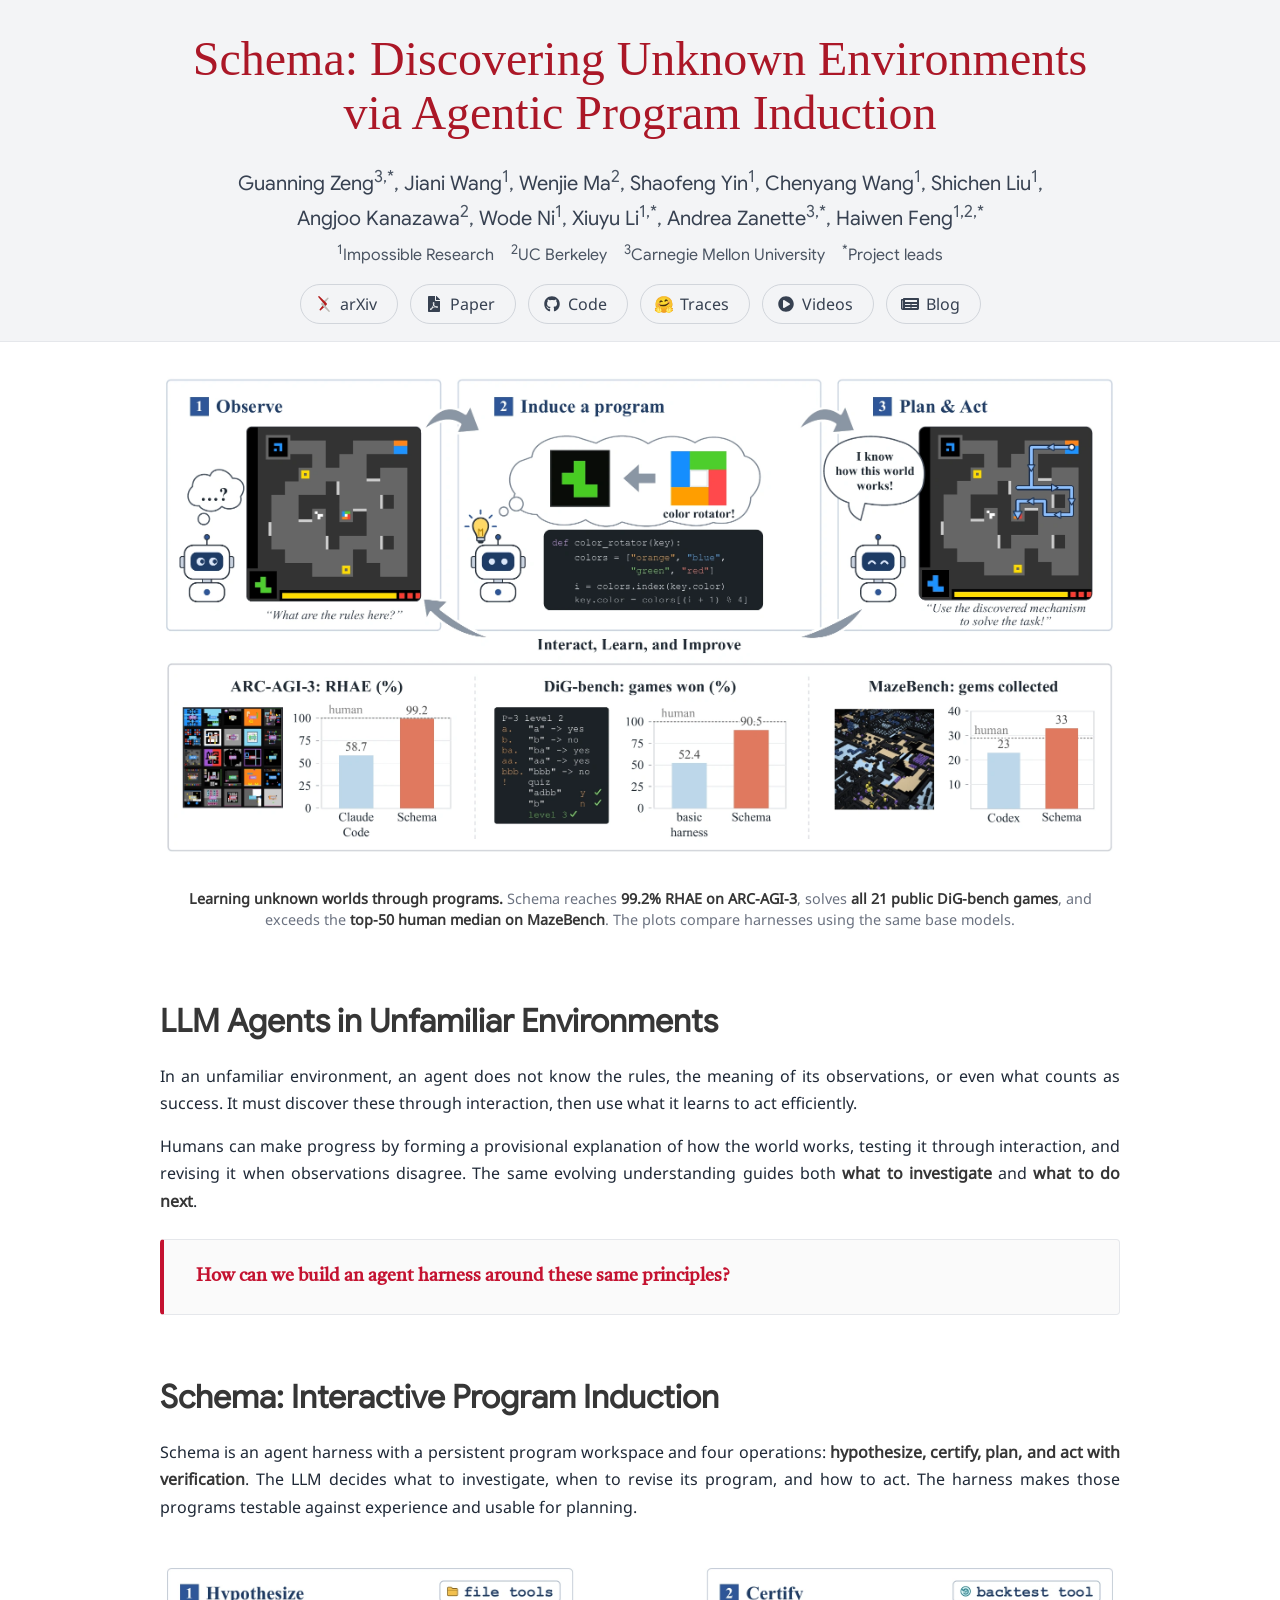
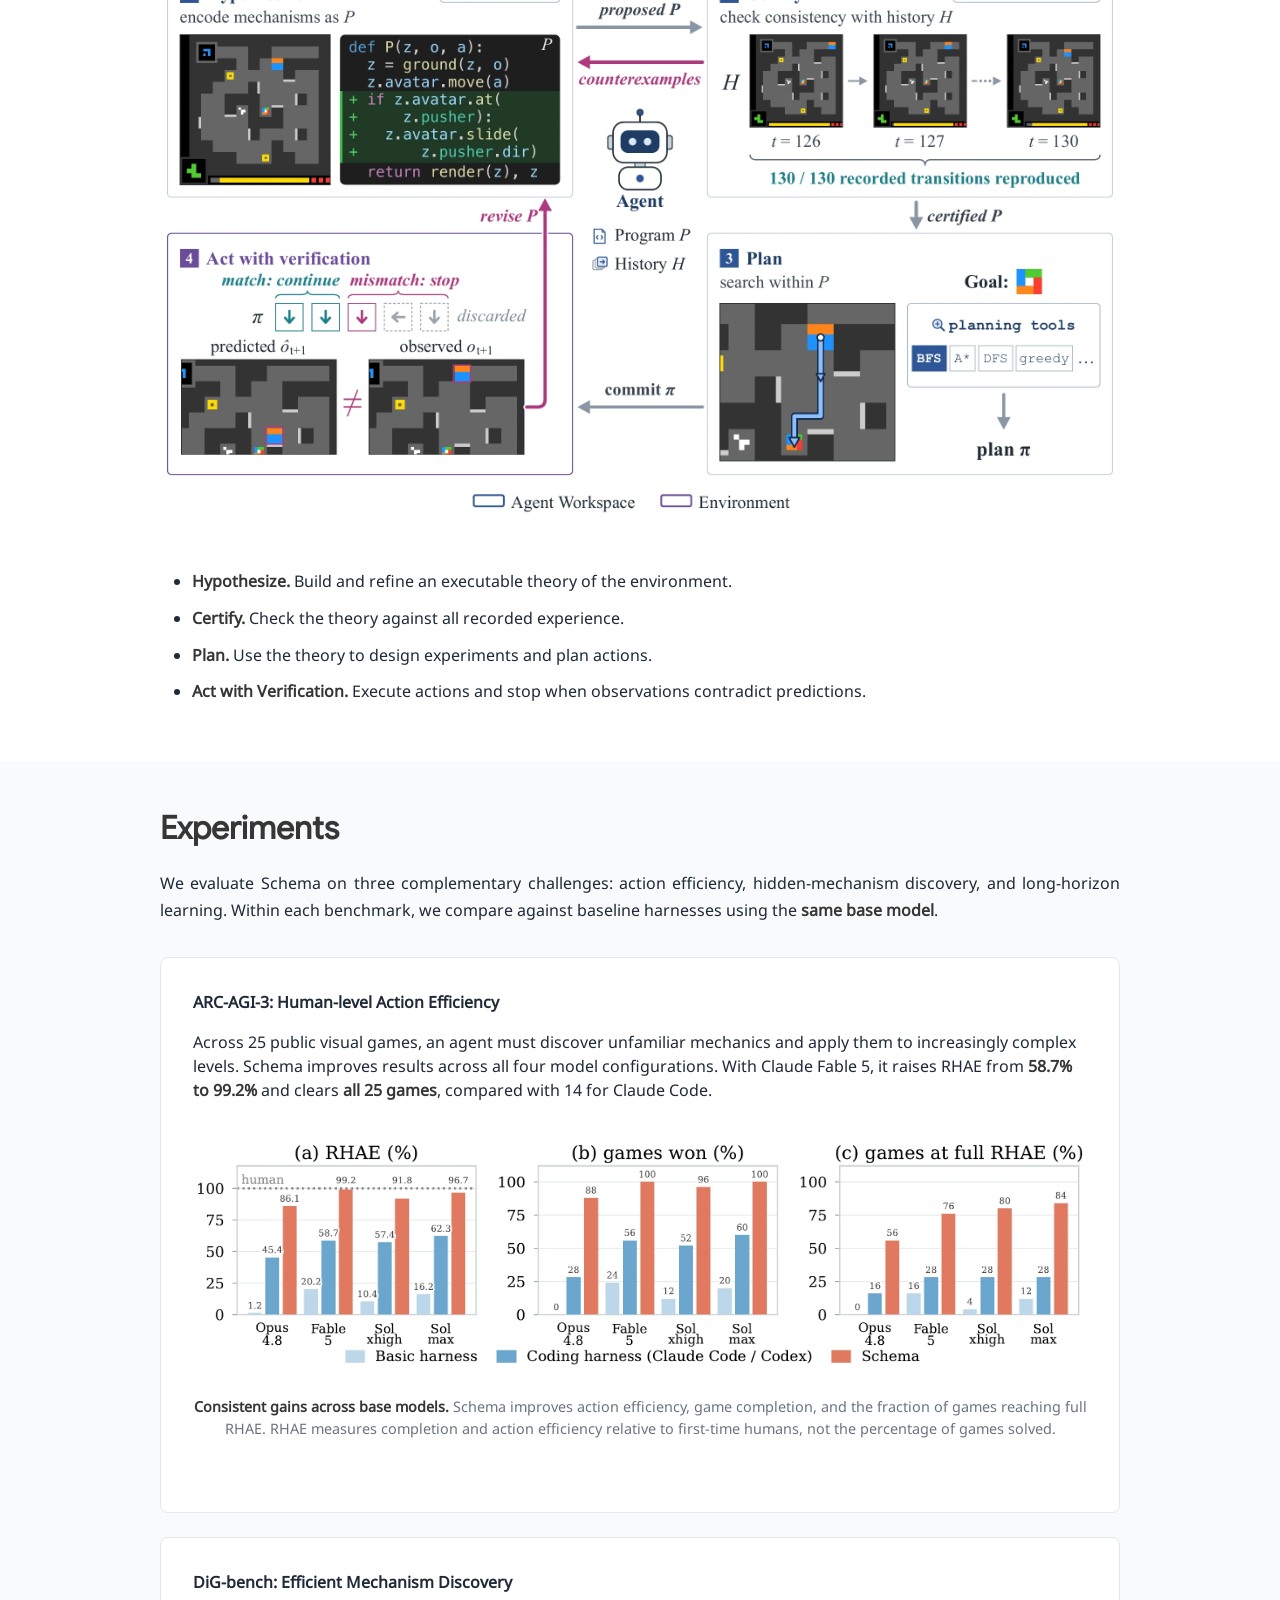
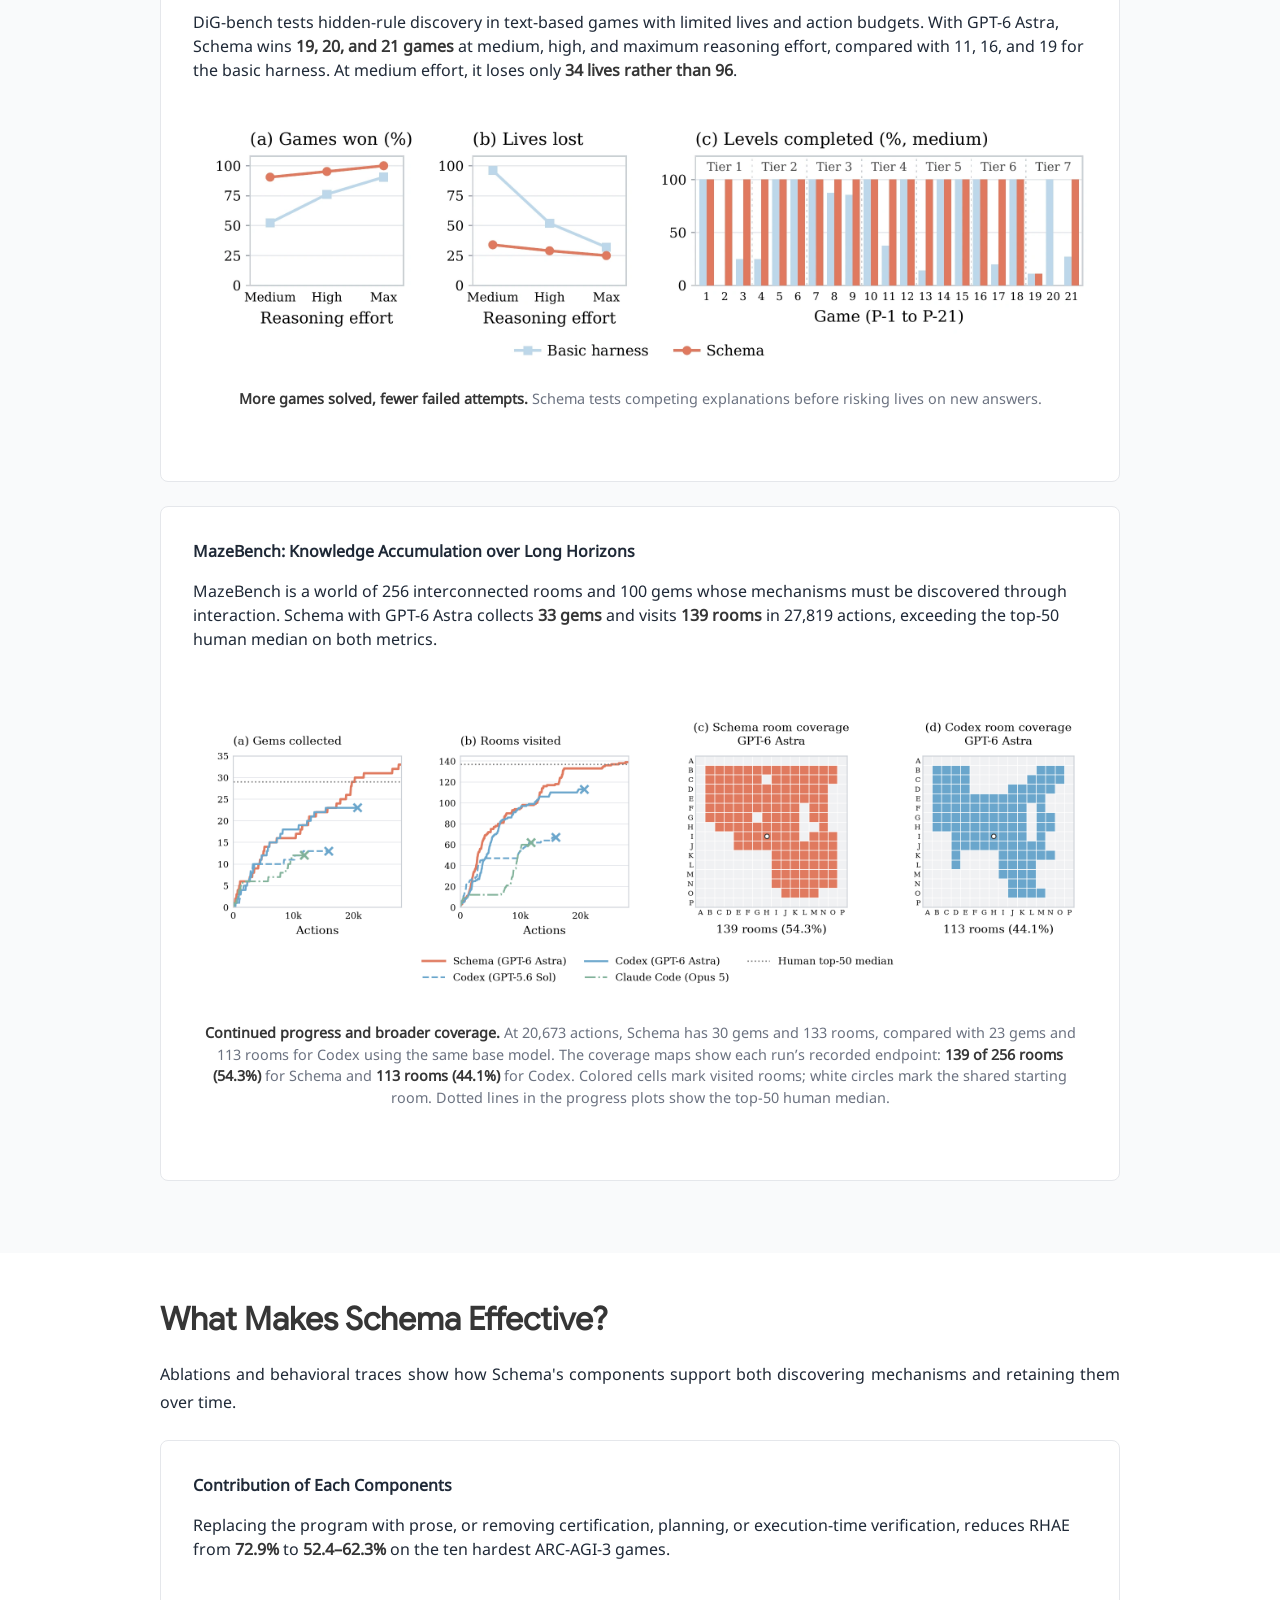
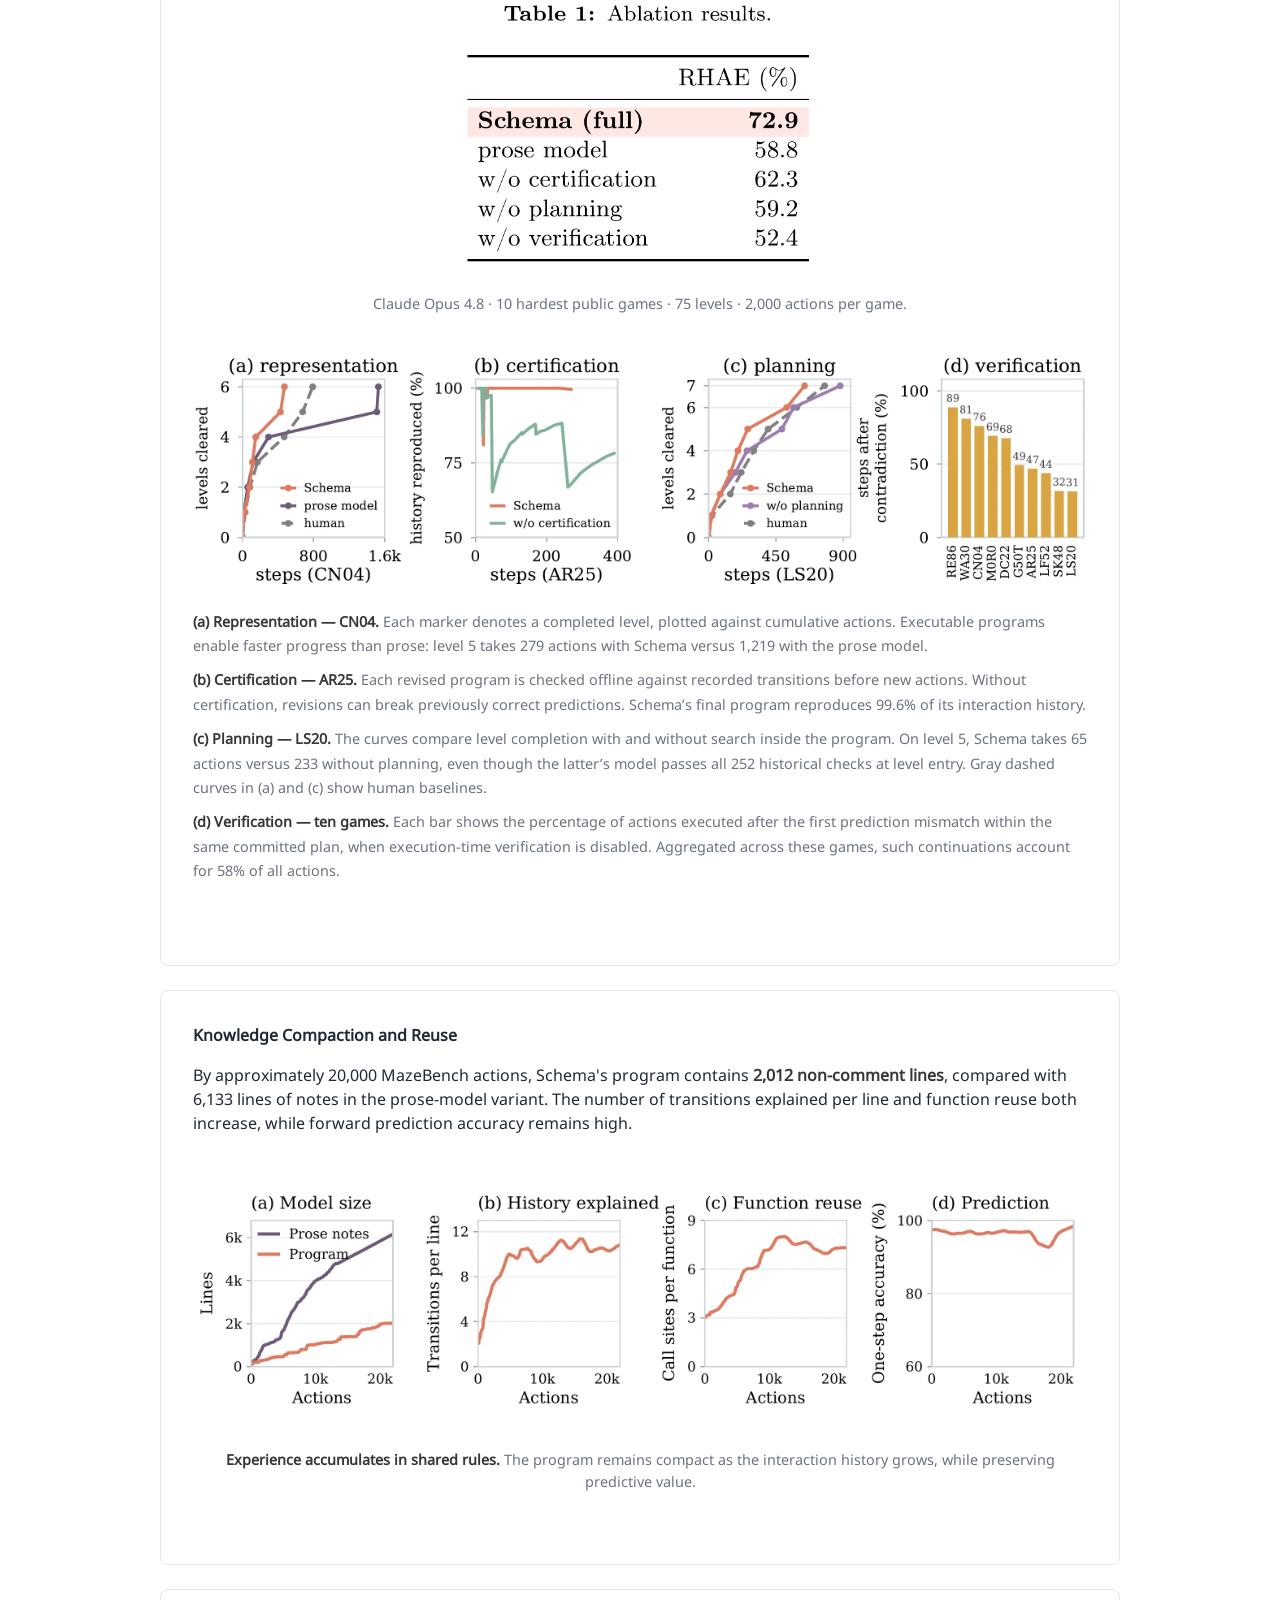
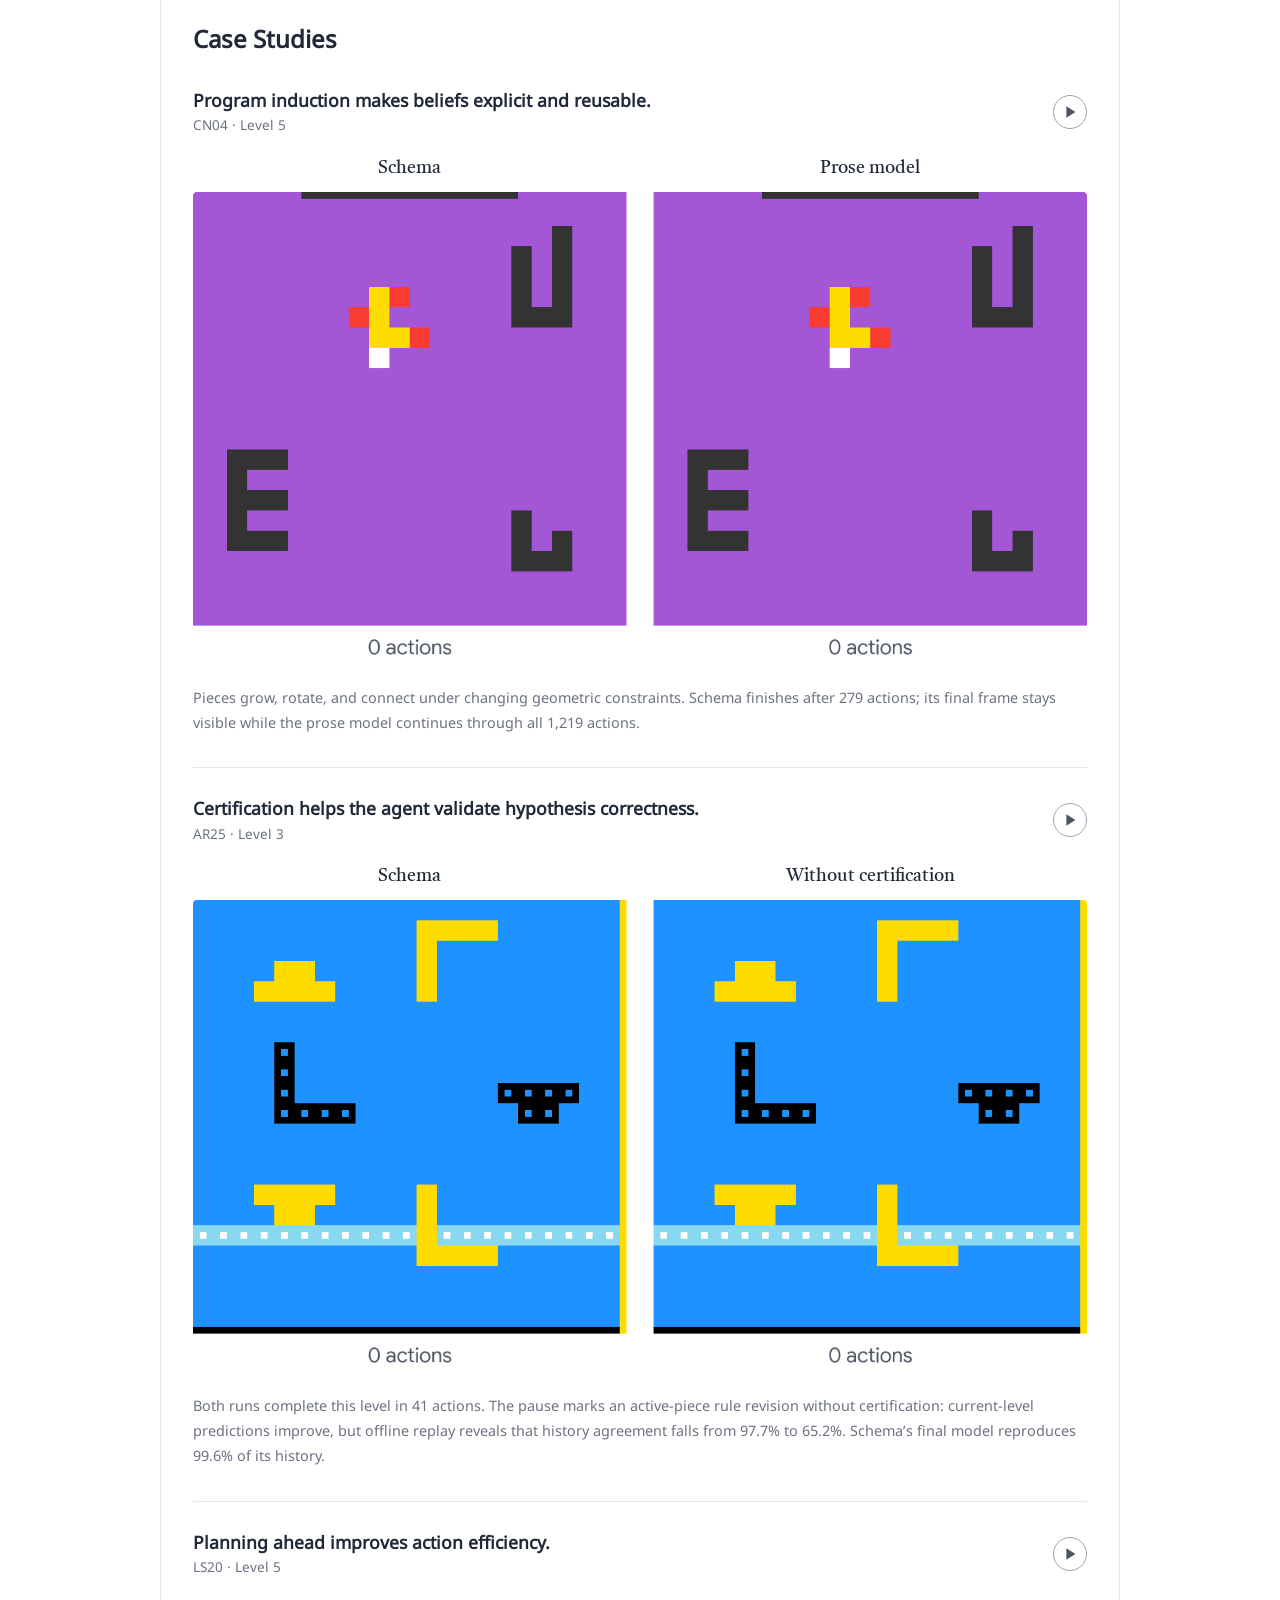
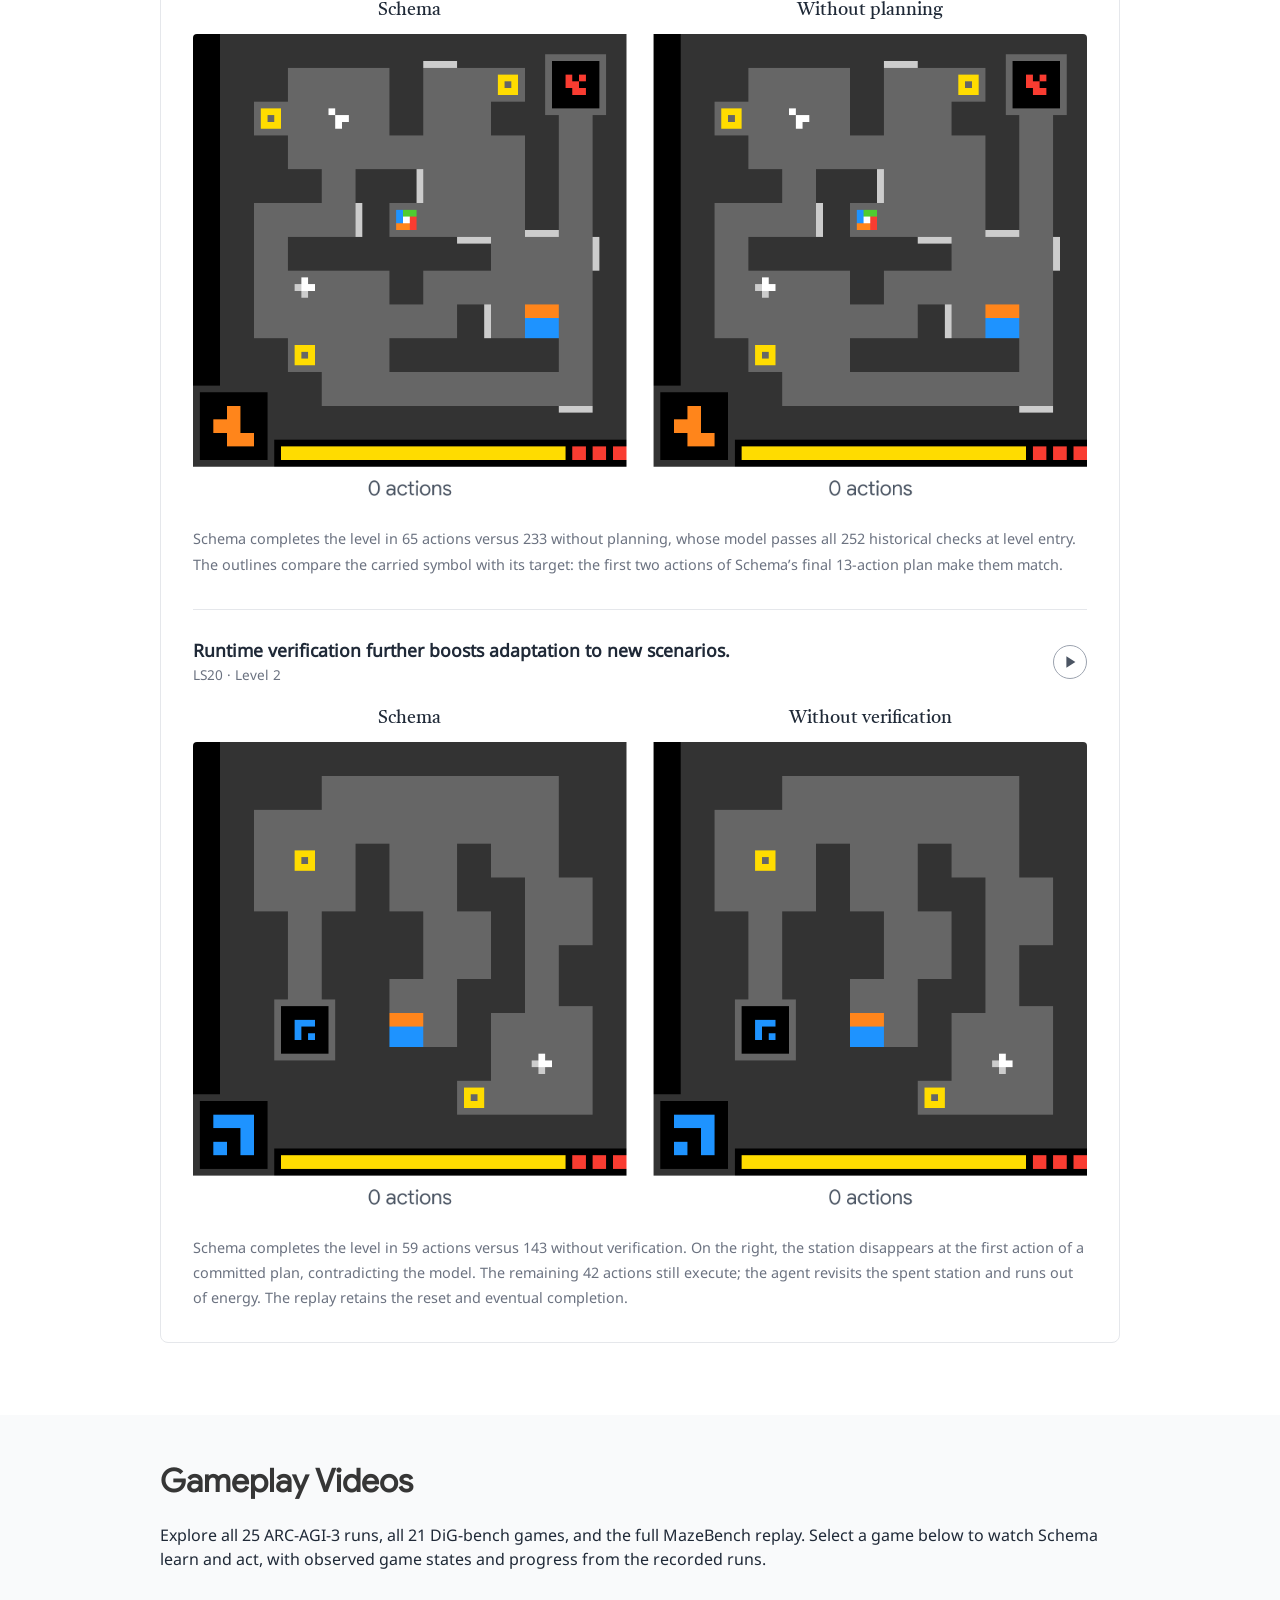
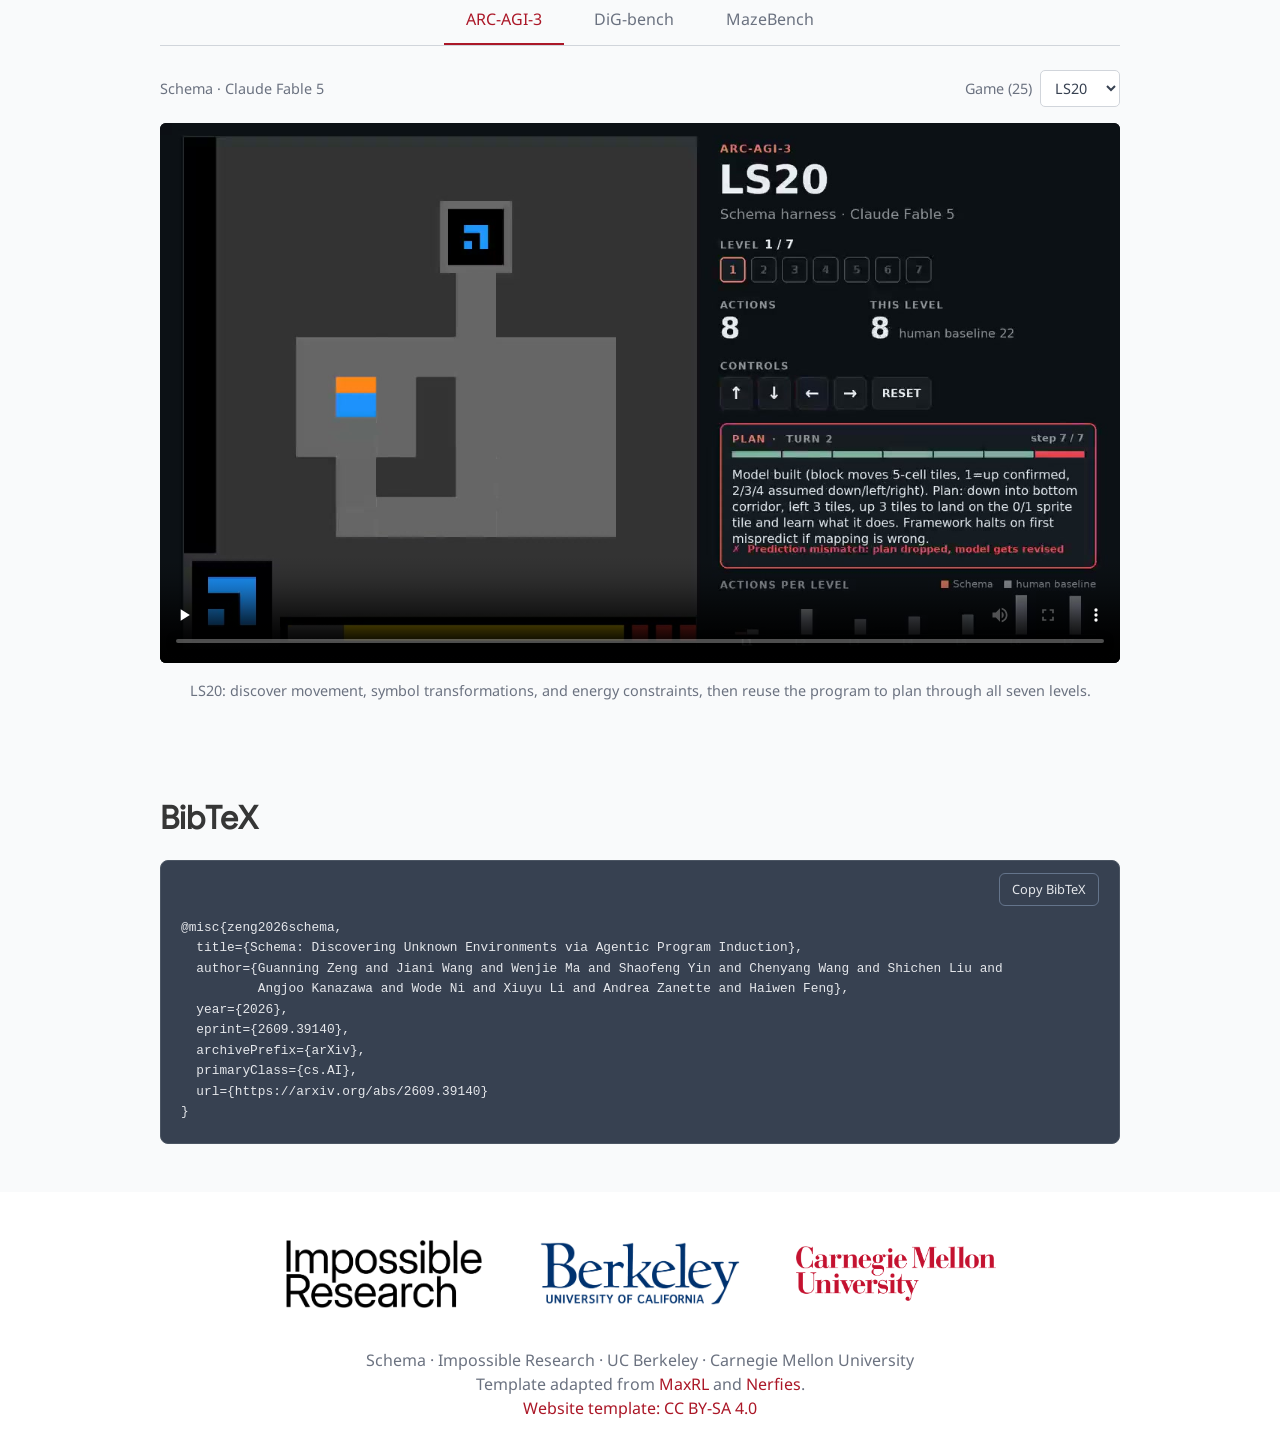
==== commit 308e0dce: "Add a Blog link to the previous project post" ====
--- a/index.html
+++ b/index.html
@@ -476,7 +476,8 @@
 <span class="link-block"><a class="external-link button is-normal is-rounded" href="assets/paper/schema.pdf" rel="noopener noreferrer" target="_blank"><span class="icon"><i aria-hidden="true" class="fas fa-file-pdf"></i></span><span>Paper</span></a></span>
 <span class="link-block"><a class="external-link button is-normal is-rounded" id="code-link" href="https://github.com/guanning03/Schema" rel="noopener noreferrer" target="_blank"><span class="icon"><i aria-hidden="true" class="fab fa-github"></i></span><span>Code</span></a></span>
 <span class="link-block"><a class="external-link button is-normal is-rounded" href="https://huggingface.co/datasets/schema-harness/arc-agi-3-schema-traces" rel="noopener noreferrer" target="_blank"><span aria-hidden="true" class="icon">🤗</span><span>Traces</span></a></span>
-<span class="link-block"><a class="external-link button is-normal is-rounded" href="#videos"><span class="icon"><i aria-hidden="true" class="fas fa-play-circle"></i></span><span>Videos</span></a></span></div>
+<span class="link-block"><a class="external-link button is-normal is-rounded" href="#videos"><span class="icon"><i aria-hidden="true" class="fas fa-play-circle"></i></span><span>Videos</span></a></span>
+<span class="link-block"><a class="external-link button is-normal is-rounded" href="https://schema-harness.github.io/" title="Previous blog post" rel="noopener noreferrer" target="_blank"><span class="icon"><i aria-hidden="true" class="fas fa-newspaper"></i></span><span>Blog</span></a></span></div>
 </div>
 </div>
 </div>
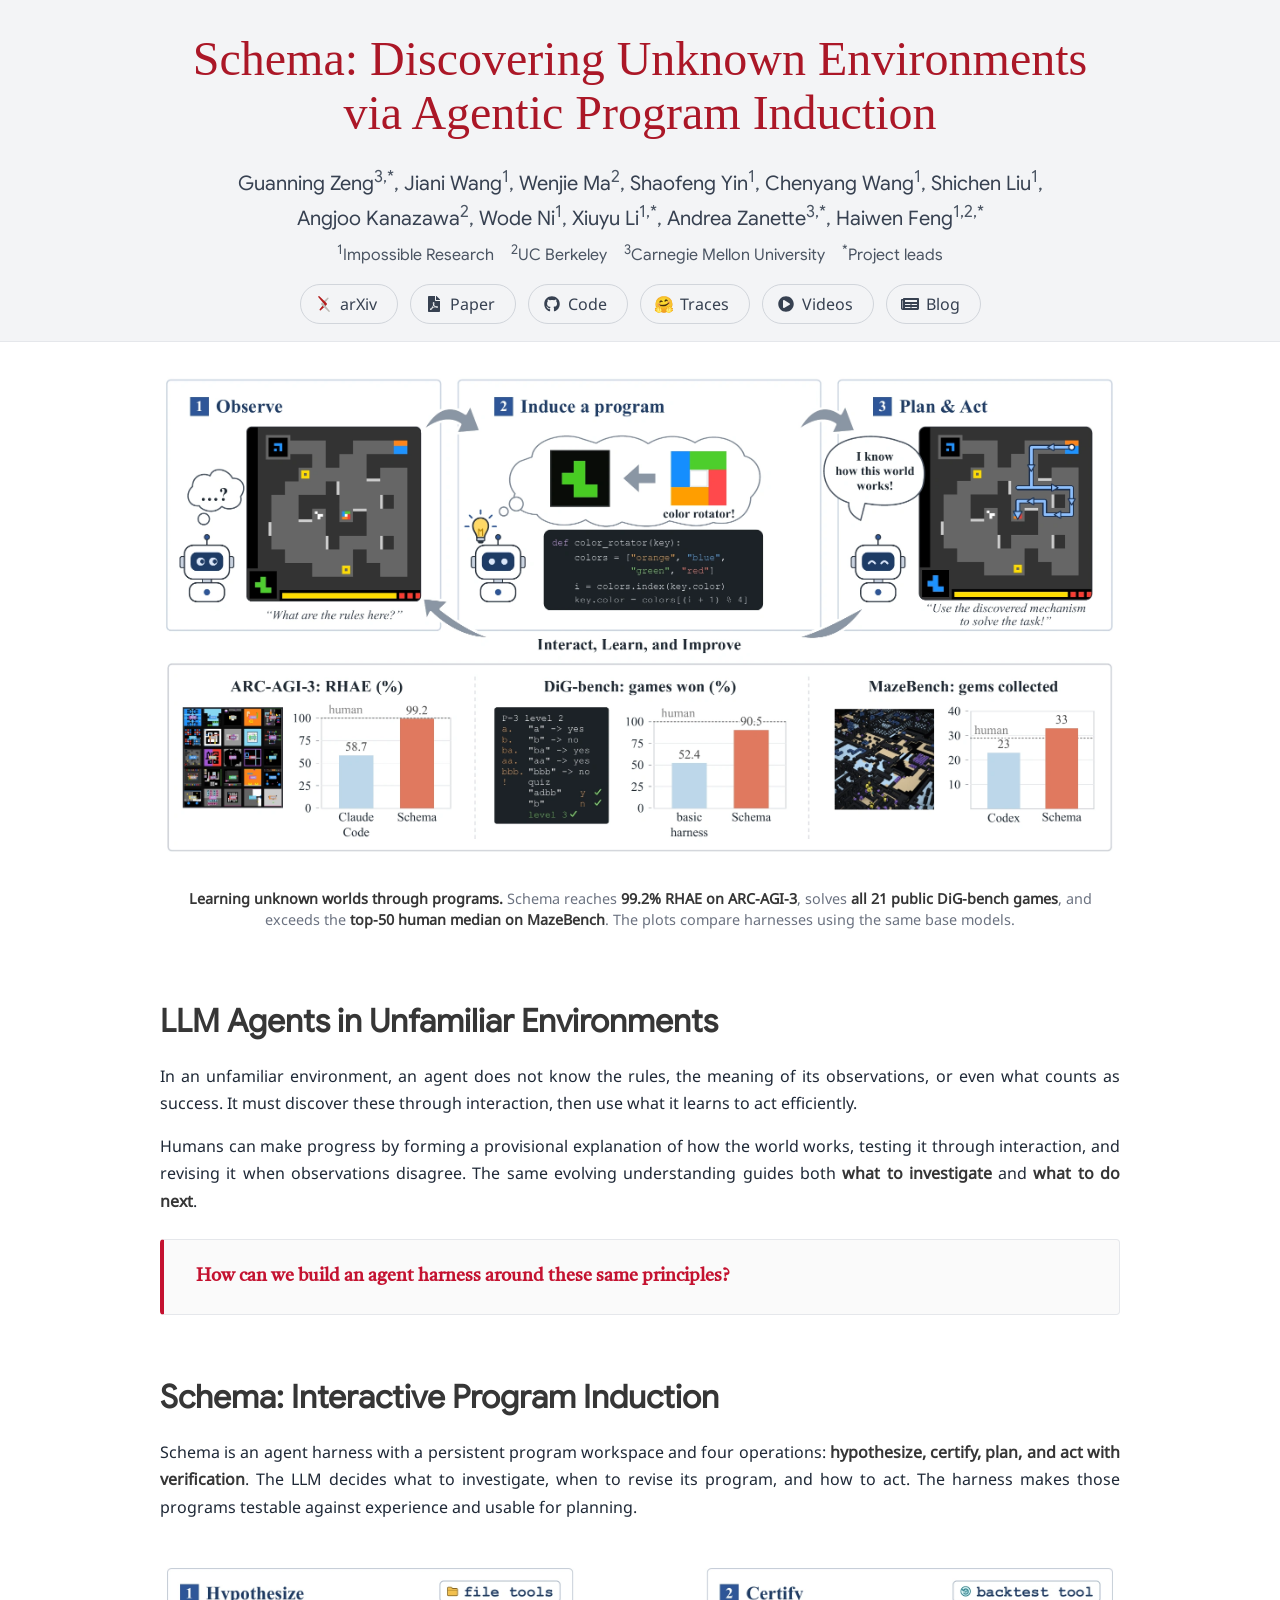
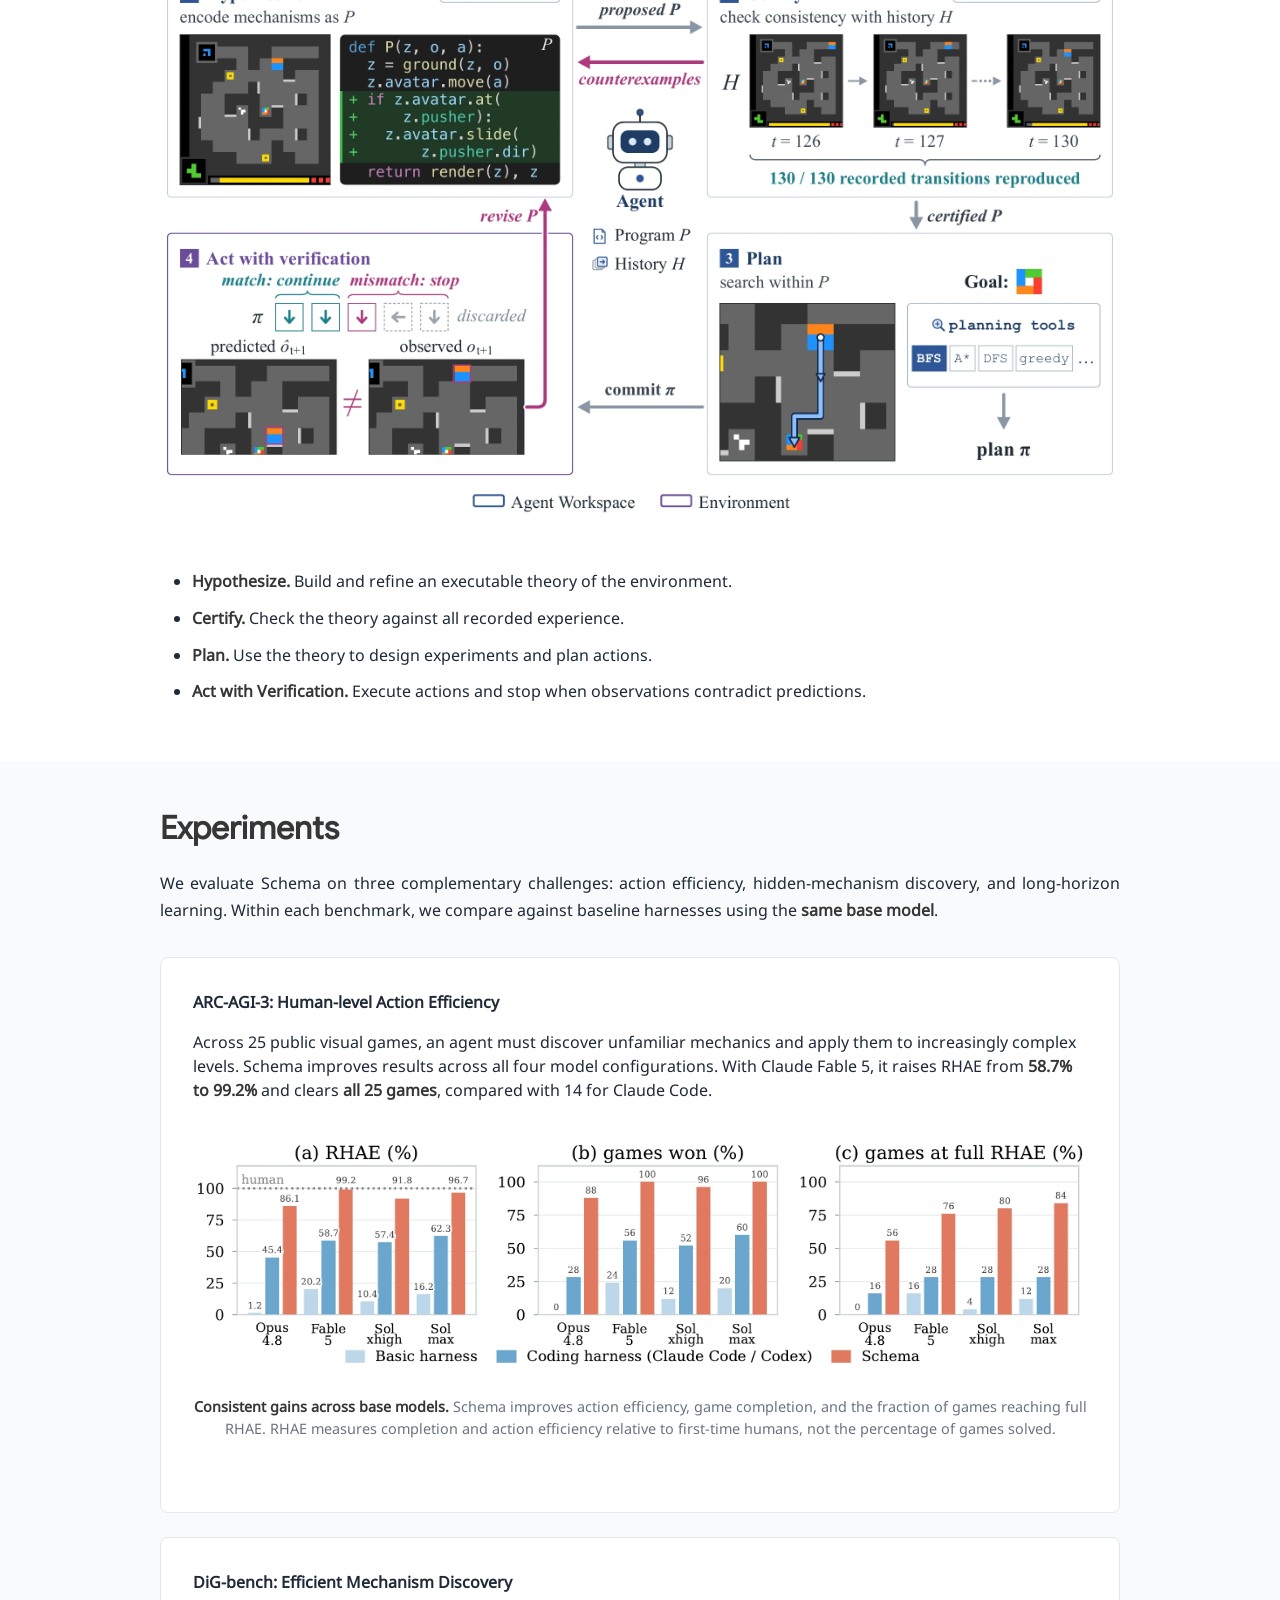
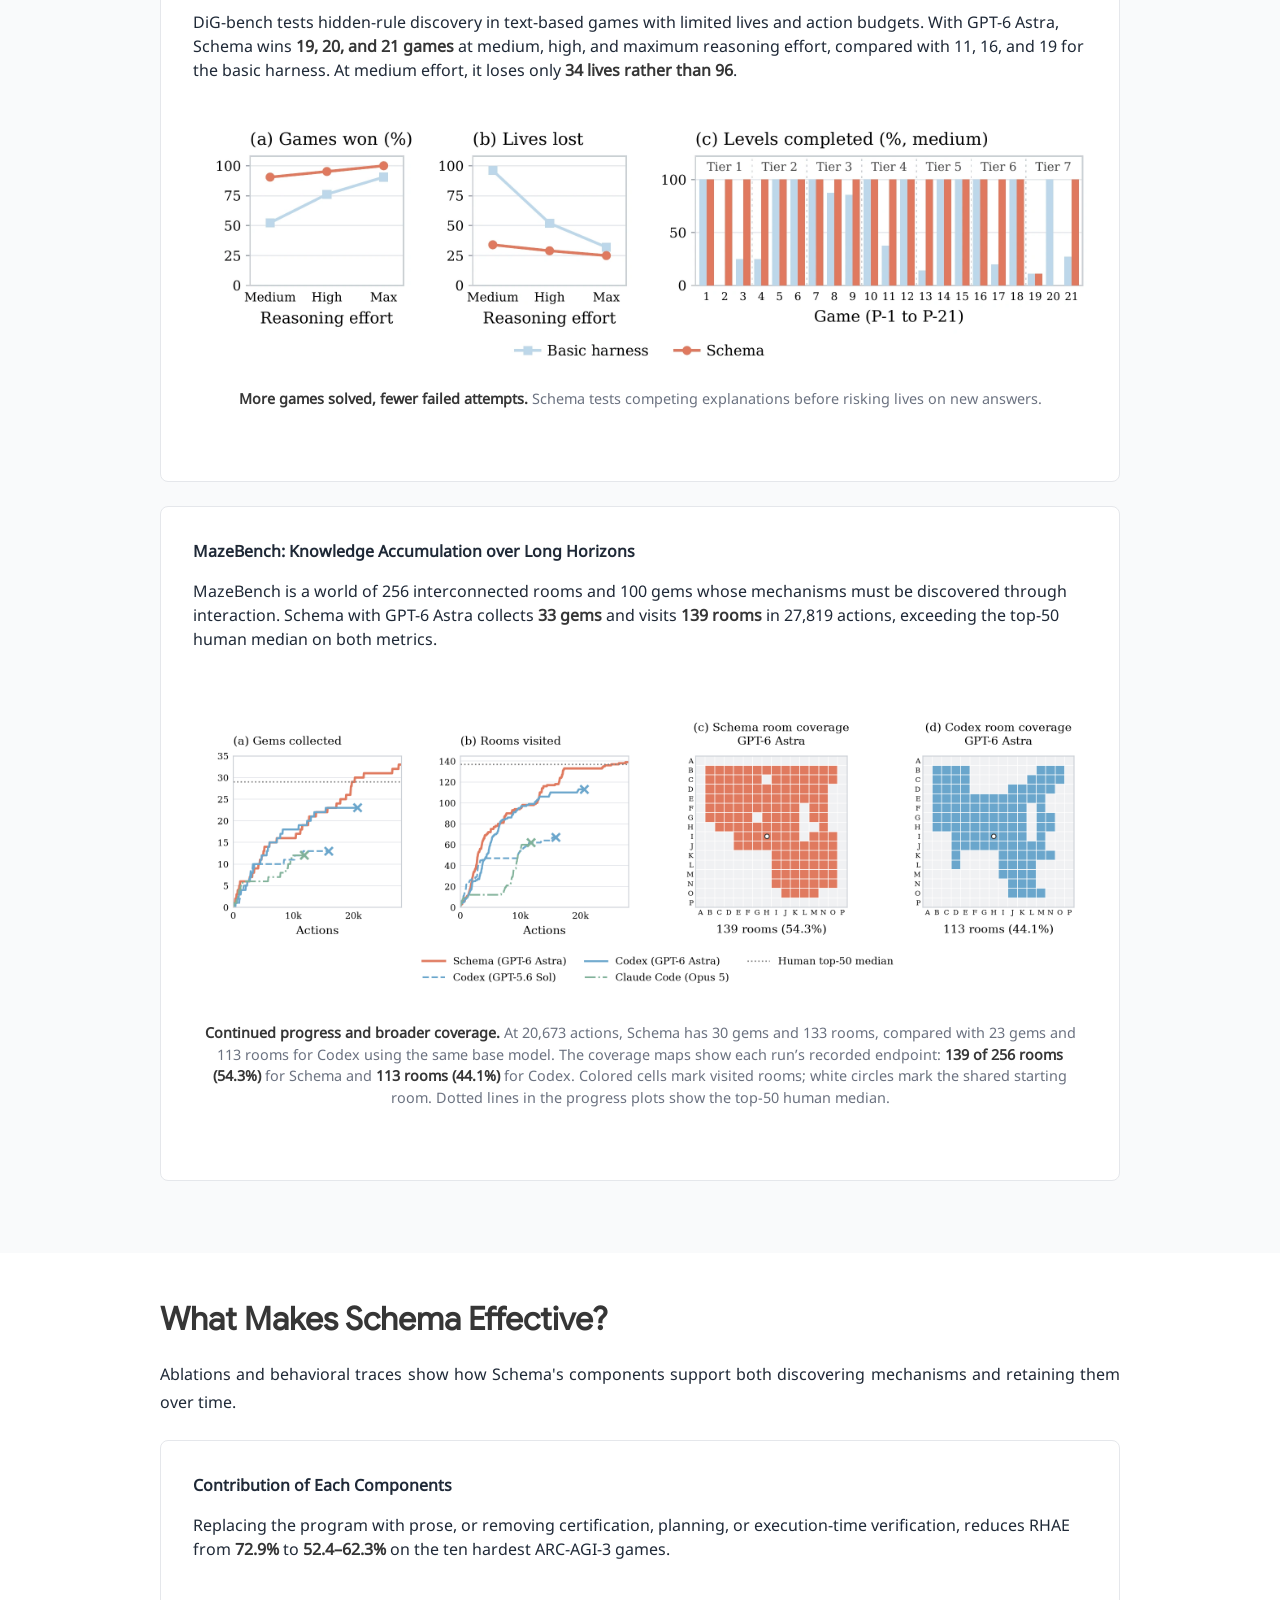
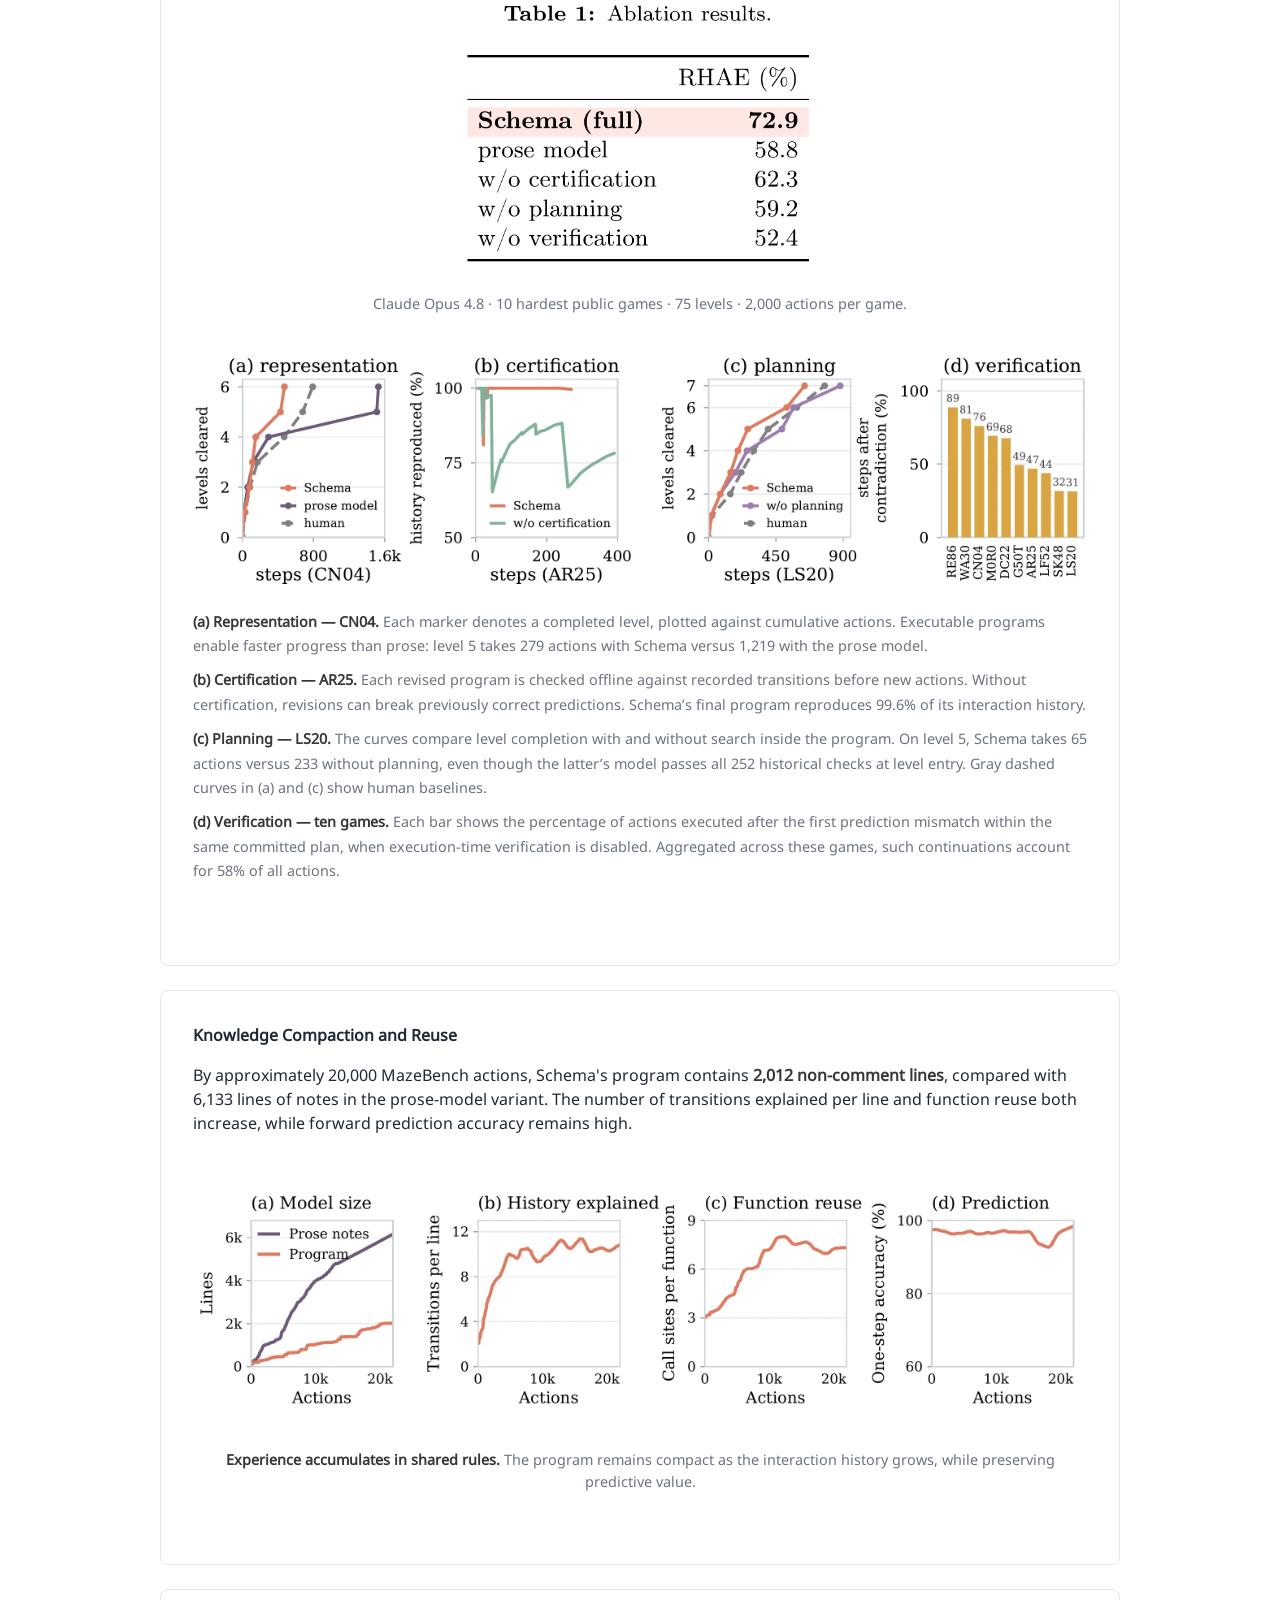
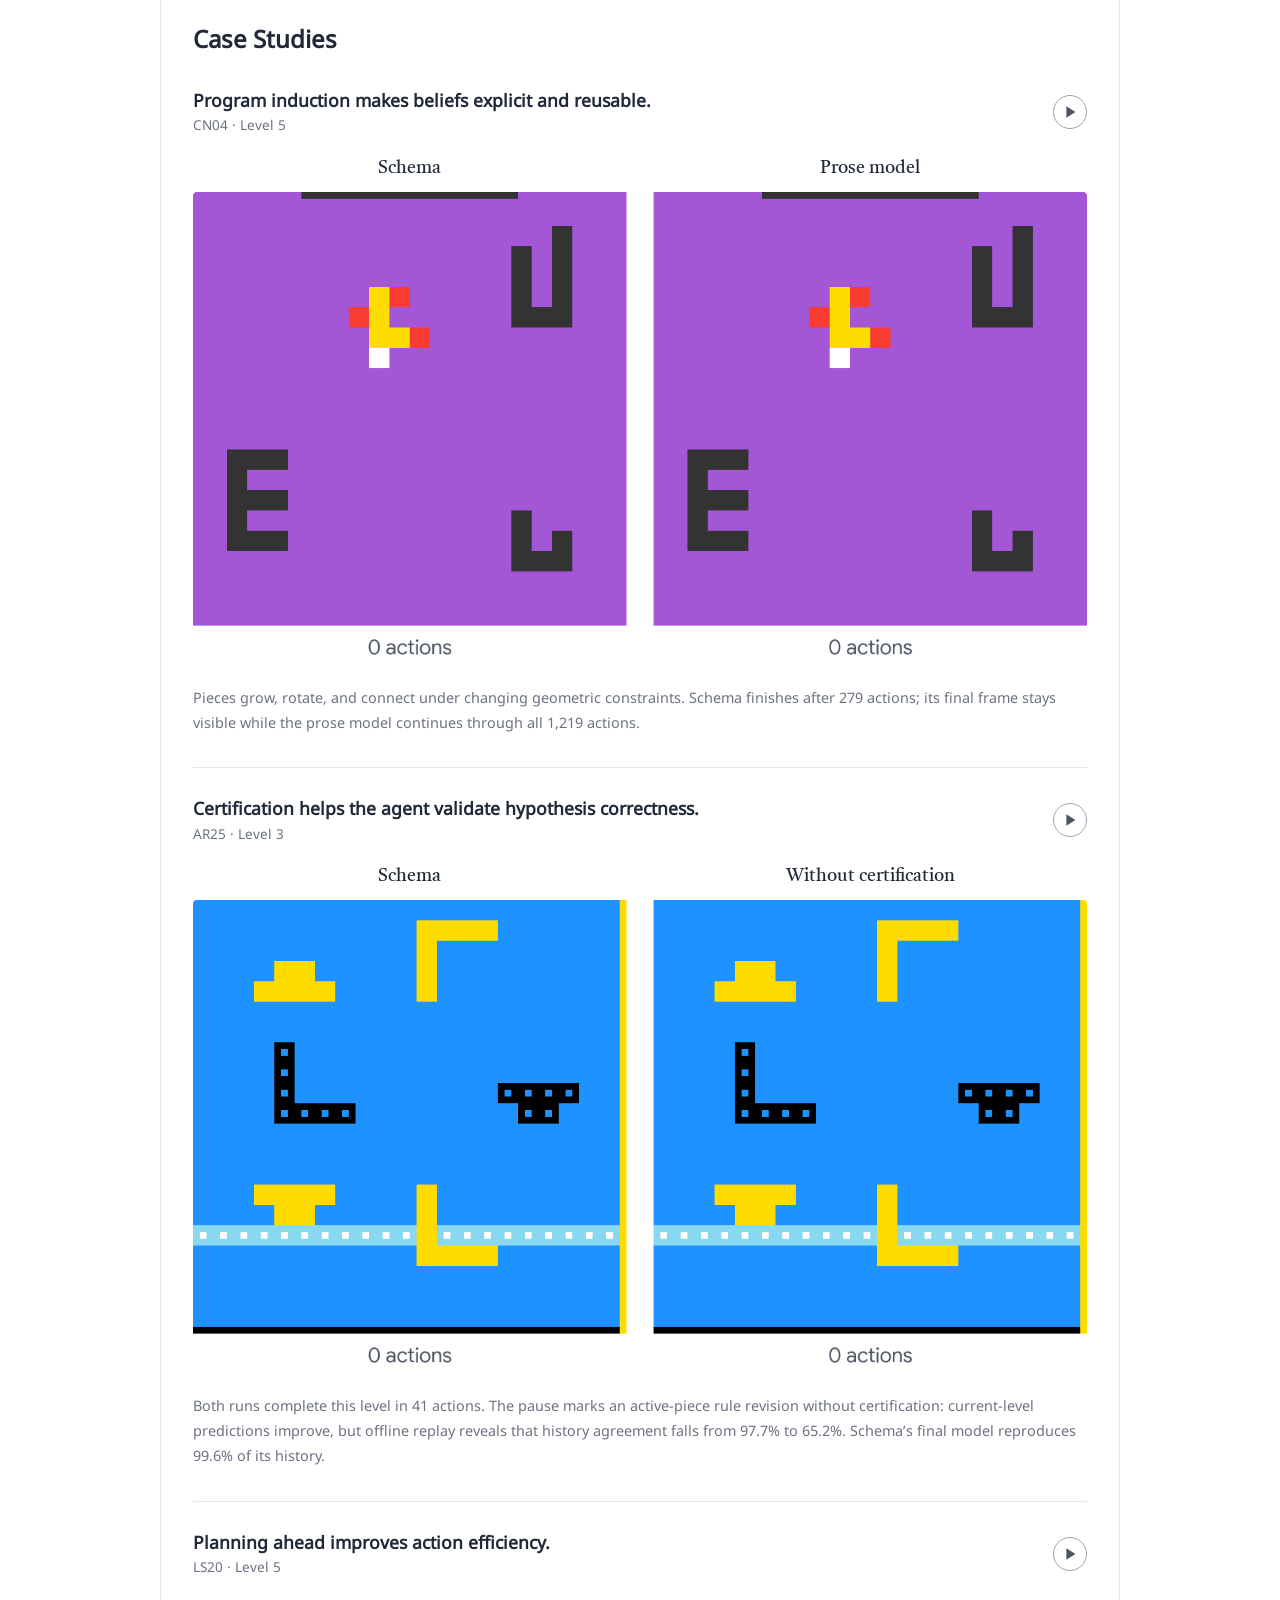
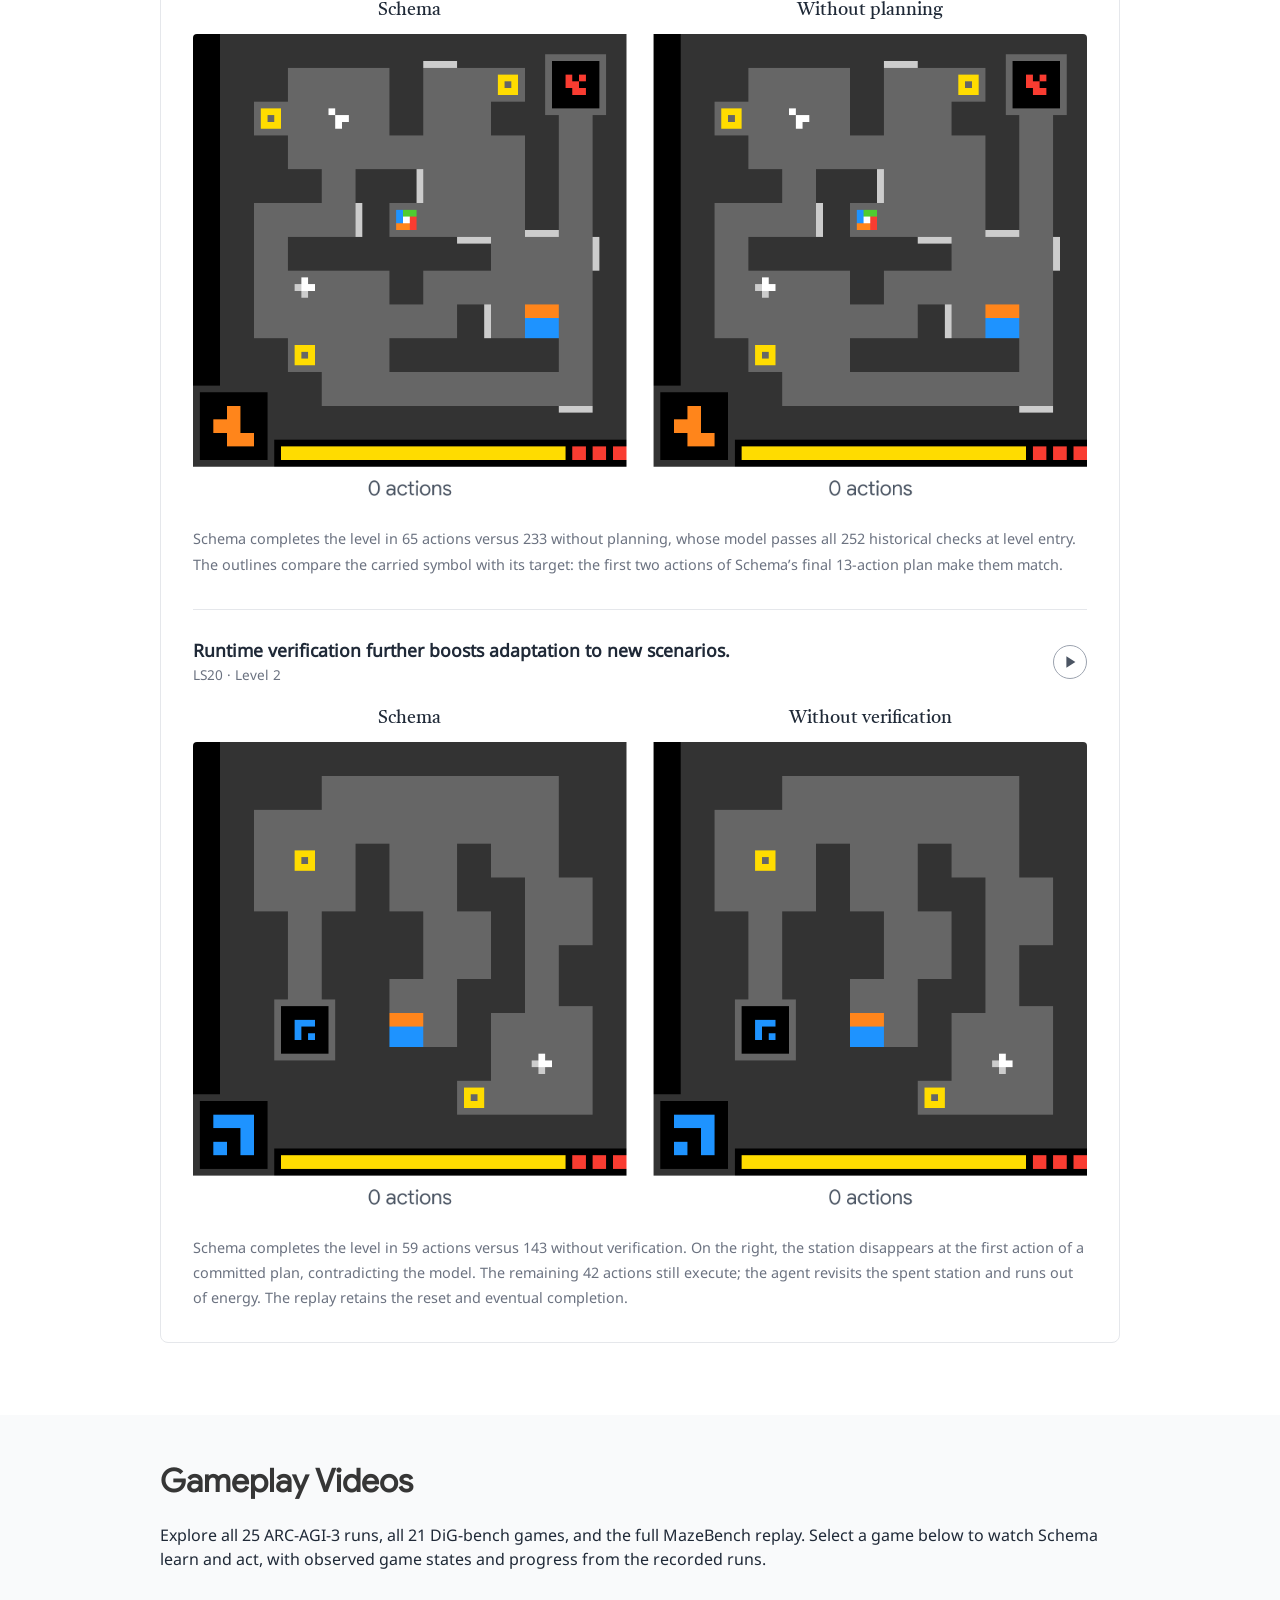
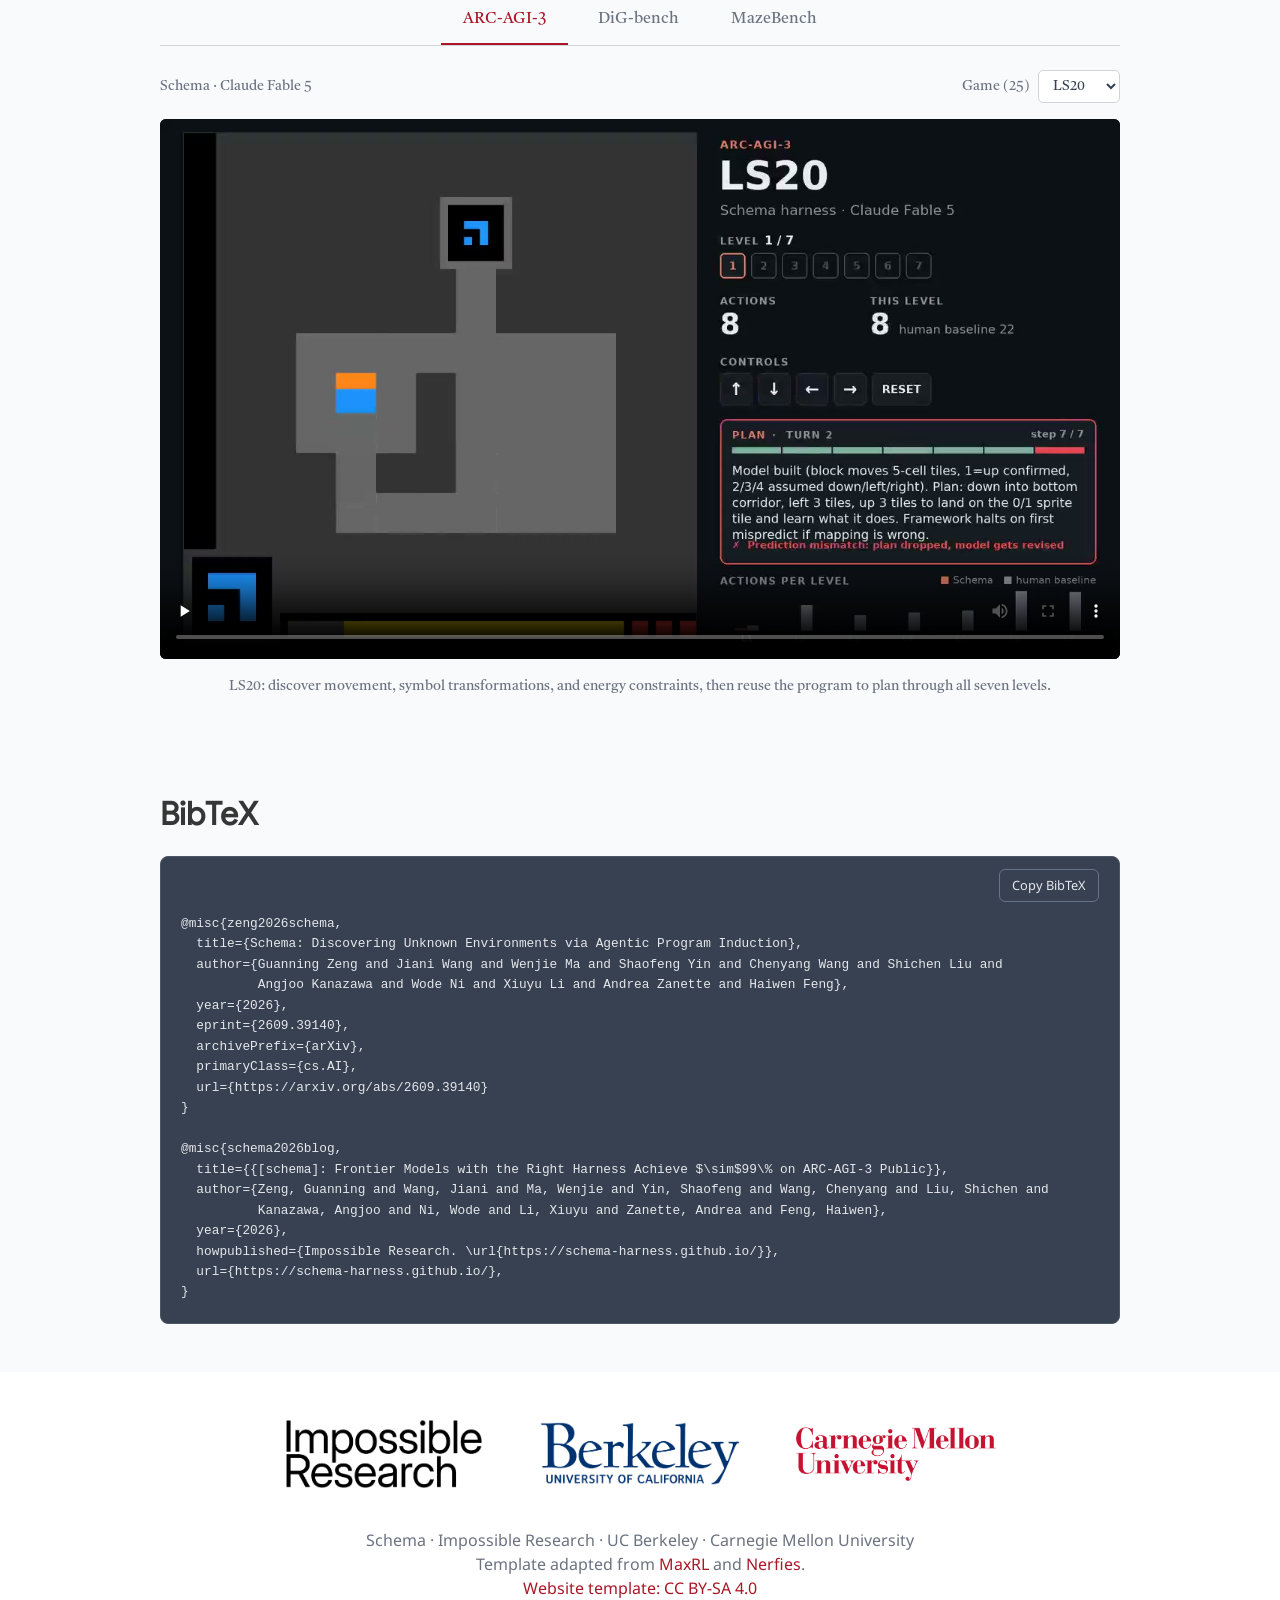
==== commit c140216c: "Add the blog citation and align gameplay typography" ====
--- a/index.html
+++ b/index.html
@@ -634,6 +634,15 @@
   archivePrefix={arXiv},
   primaryClass={cs.AI},
   url={https://arxiv.org/abs/2609.39140}
+}
+
+@misc{schema2026blog,
+  title={{[schema]: Frontier Models with the Right Harness Achieve $\sim$99\% on ARC-AGI-3 Public}},
+  author={Zeng, Guanning and Wang, Jiani and Ma, Wenjie and Yin, Shaofeng and Wang, Chenyang and Liu, Shichen and
+          Kanazawa, Angjoo and Ni, Wode and Li, Xiuyu and Zanette, Andrea and Feng, Haiwen},
+  year={2026},
+  howpublished={Impossible Research. \url{https://schema-harness.github.io/}},
+  url={https://schema-harness.github.io/},
 }</code></pre></div><span aria-live="polite" class="visually-hidden" id="copy-status"></span></div></section></main><footer class="footer" id="footer"><div class="container"><div class="footer-logos" aria-label="Research institutions">
 <span class="footer-logo footer-logo-wordmark"><img alt="Impossible Research" decoding="async" loading="lazy" src="static/images/impossible_logo.png" width="993" height="343"/></span>
 <a class="footer-logo footer-logo-wordmark" href="https://www.berkeley.edu/" rel="noopener noreferrer" target="_blank"><img alt="University of California, Berkeley" decoding="async" loading="lazy" src="static/images/berkeley_logo.png" width="1000" height="315"/></a>
--- a/static/css/schema.css
+++ b/static/css/schema.css
@@ -33,6 +33,7 @@
 .case-media video { display: block; width: 100%; height: auto; aspect-ratio: 2376 / 1278; border-radius: 4px; background: #fff; }
 .case-caption { color: #6b7280; font-size: .9rem; line-height: 1.75; margin: .75rem 0 0; }
 .video-tabs { display: flex; justify-content: center; gap: 8px; border-bottom: 1px solid #d1d5db; margin: 1.5rem 0; }
+#videos .video-tabs button, #videos .video-toolbar, #videos .video-toolbar select, #videos .video-caption { font-family: 'Castoro', Georgia, serif; font-weight: 400; }
 .video-tabs button { cursor: pointer; padding: 12px 22px; border: 0; border-bottom: 2px solid transparent; color: #6b7280; background: transparent; }
 .video-tabs button[aria-selected="true"] { color: #ab1727; border-bottom-color: #ab1727; }
 .video-tabs button:hover { color: #ab1727; }
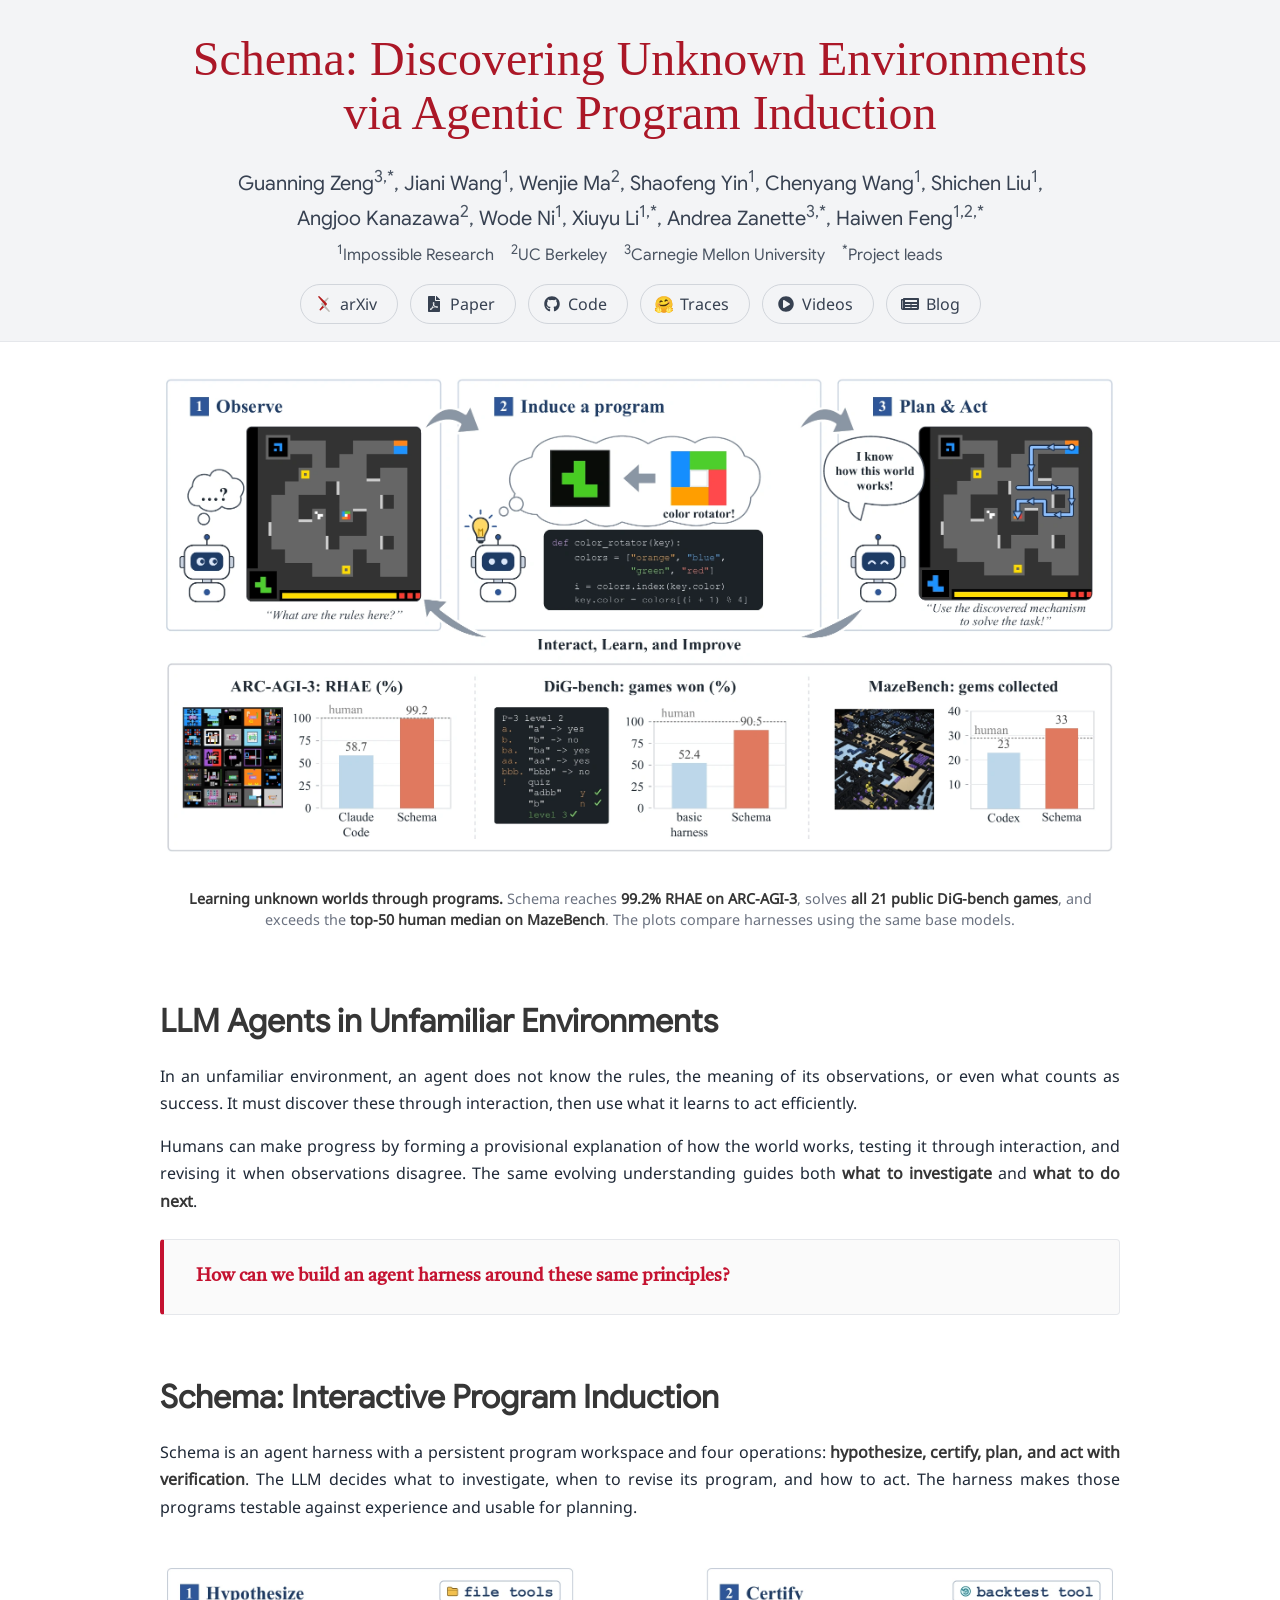
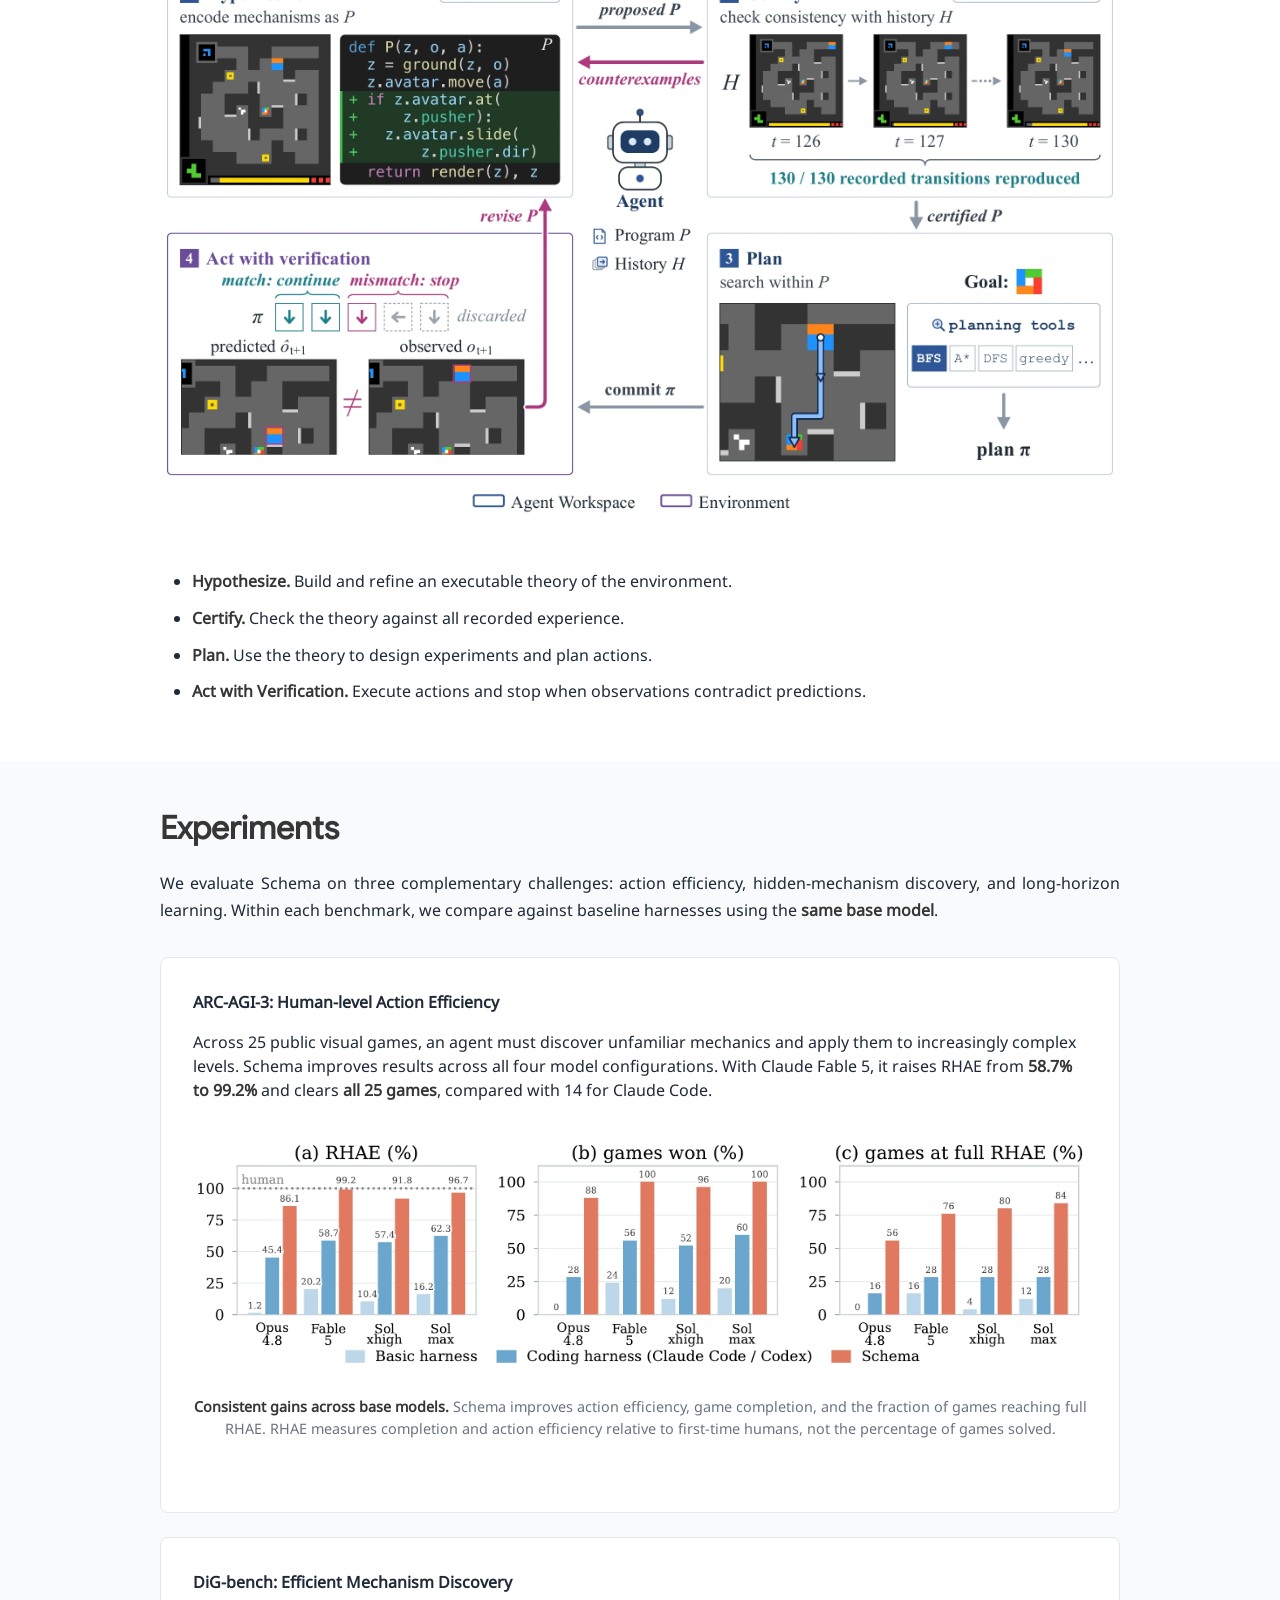
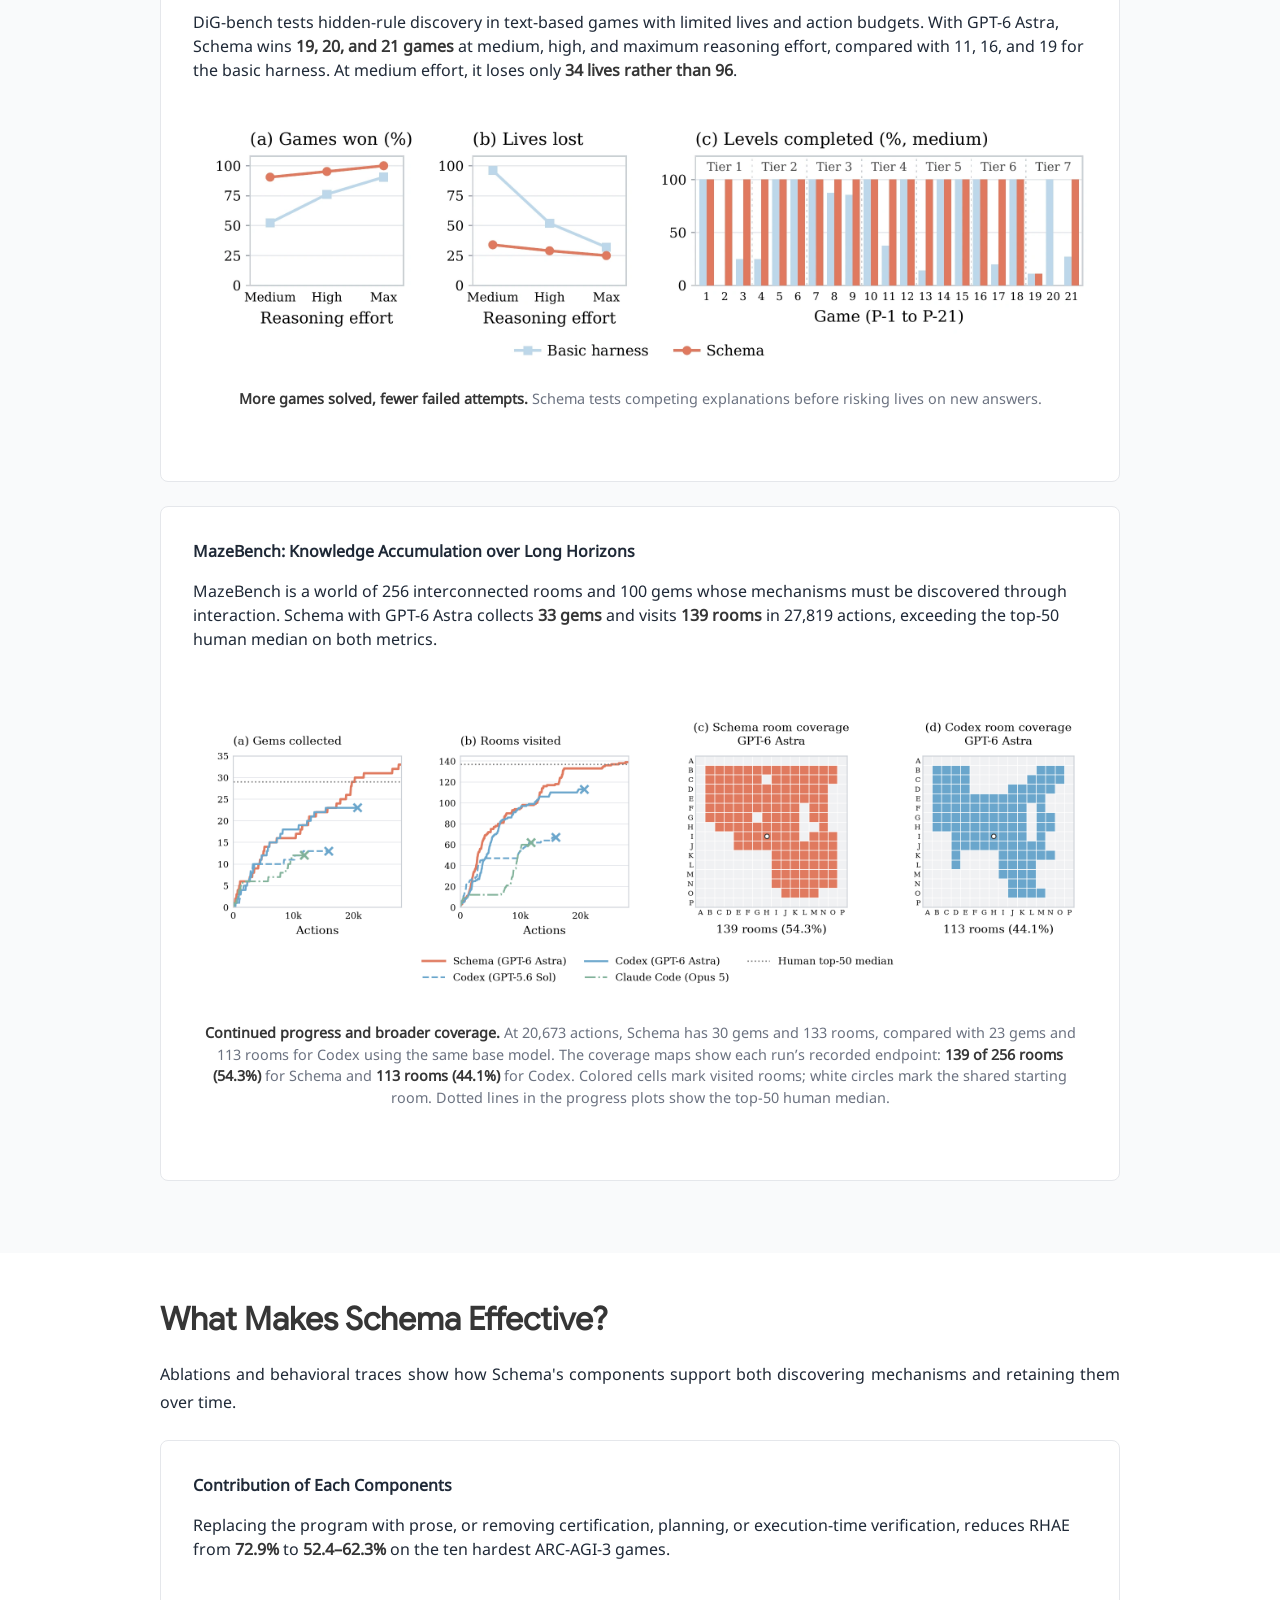
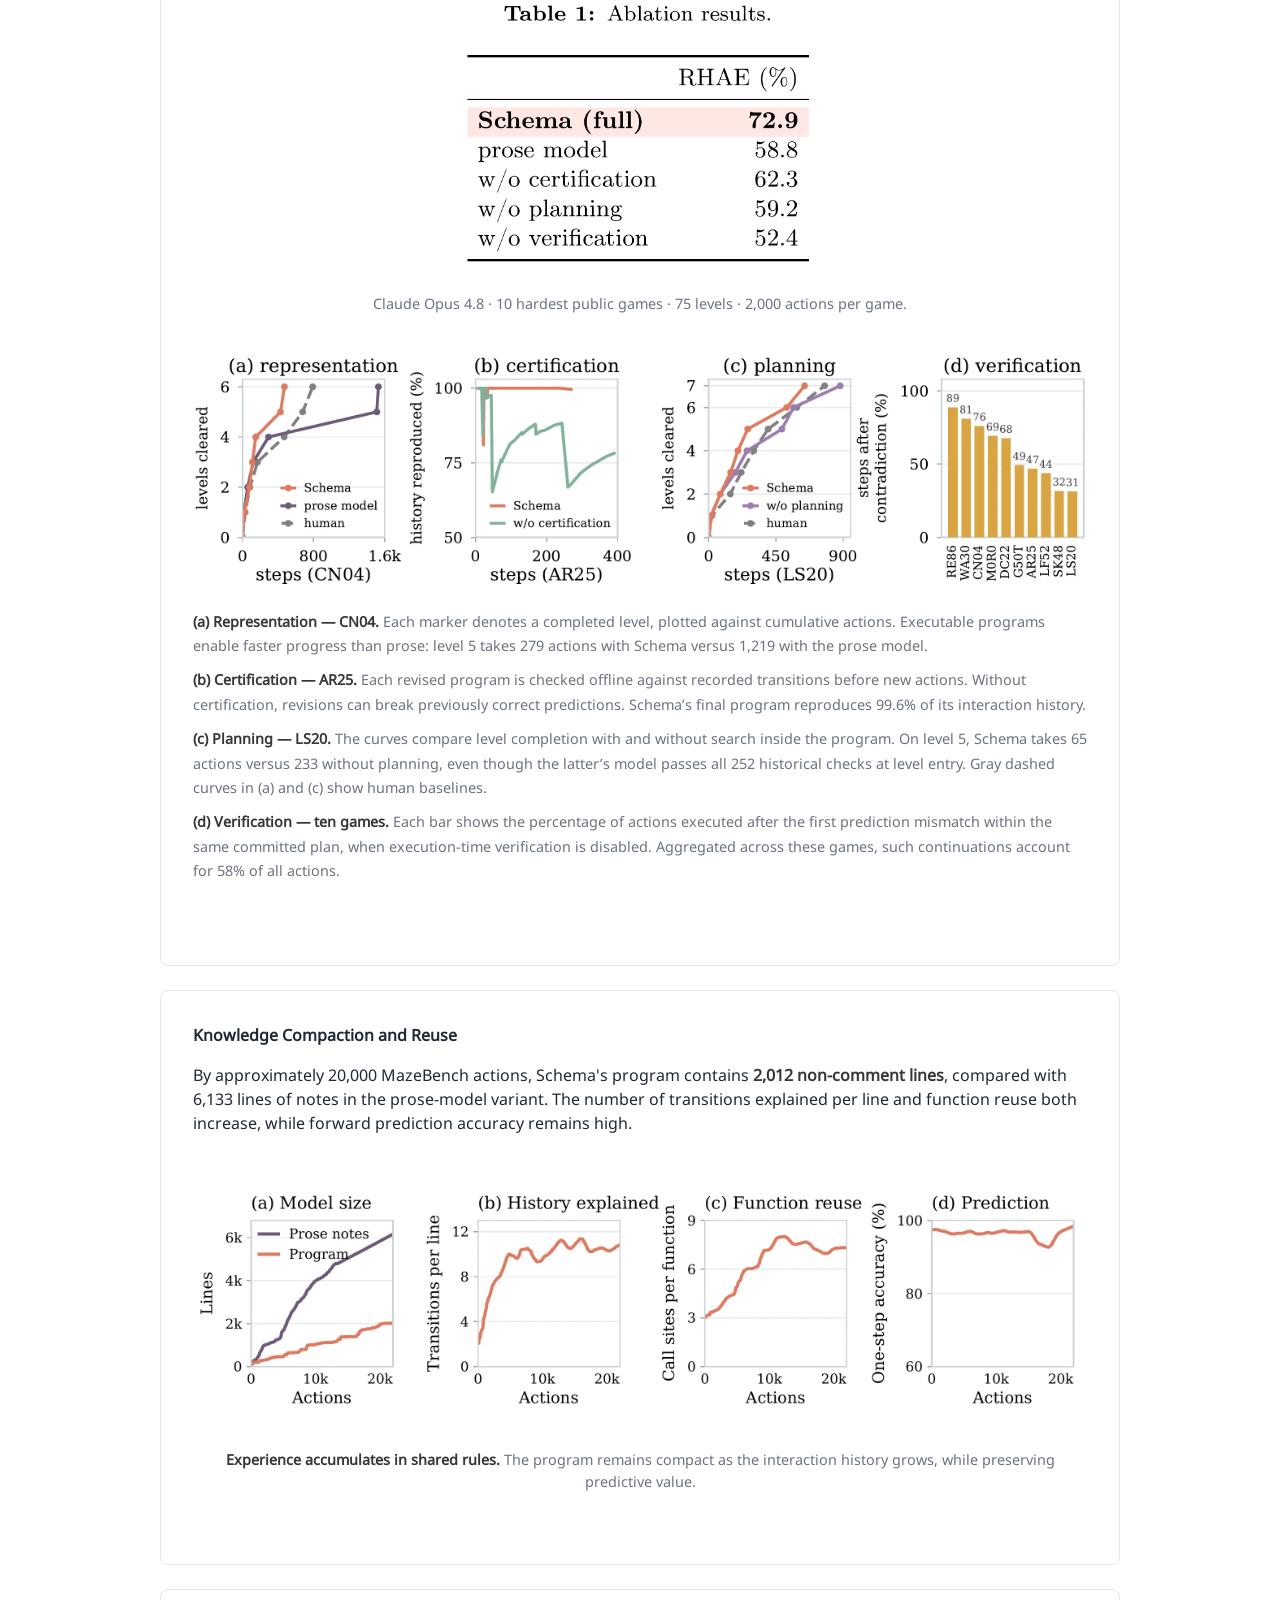
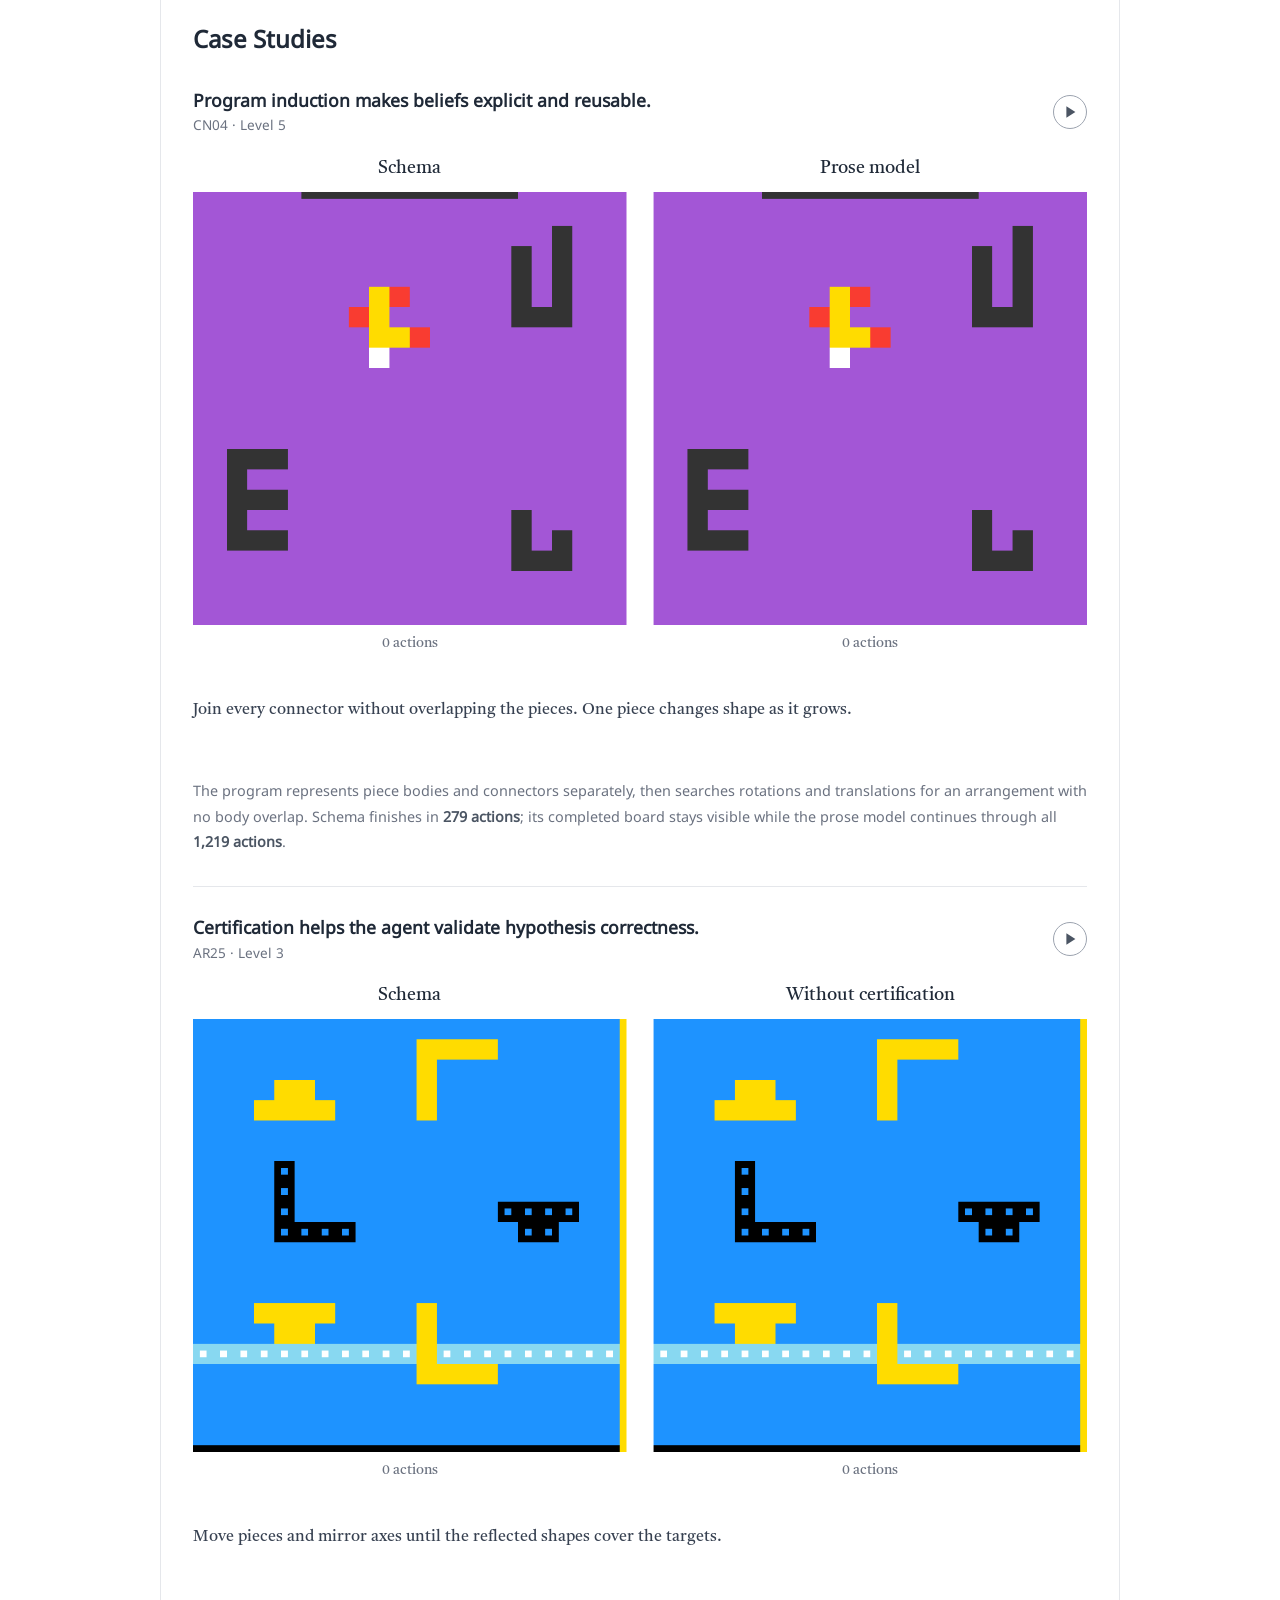
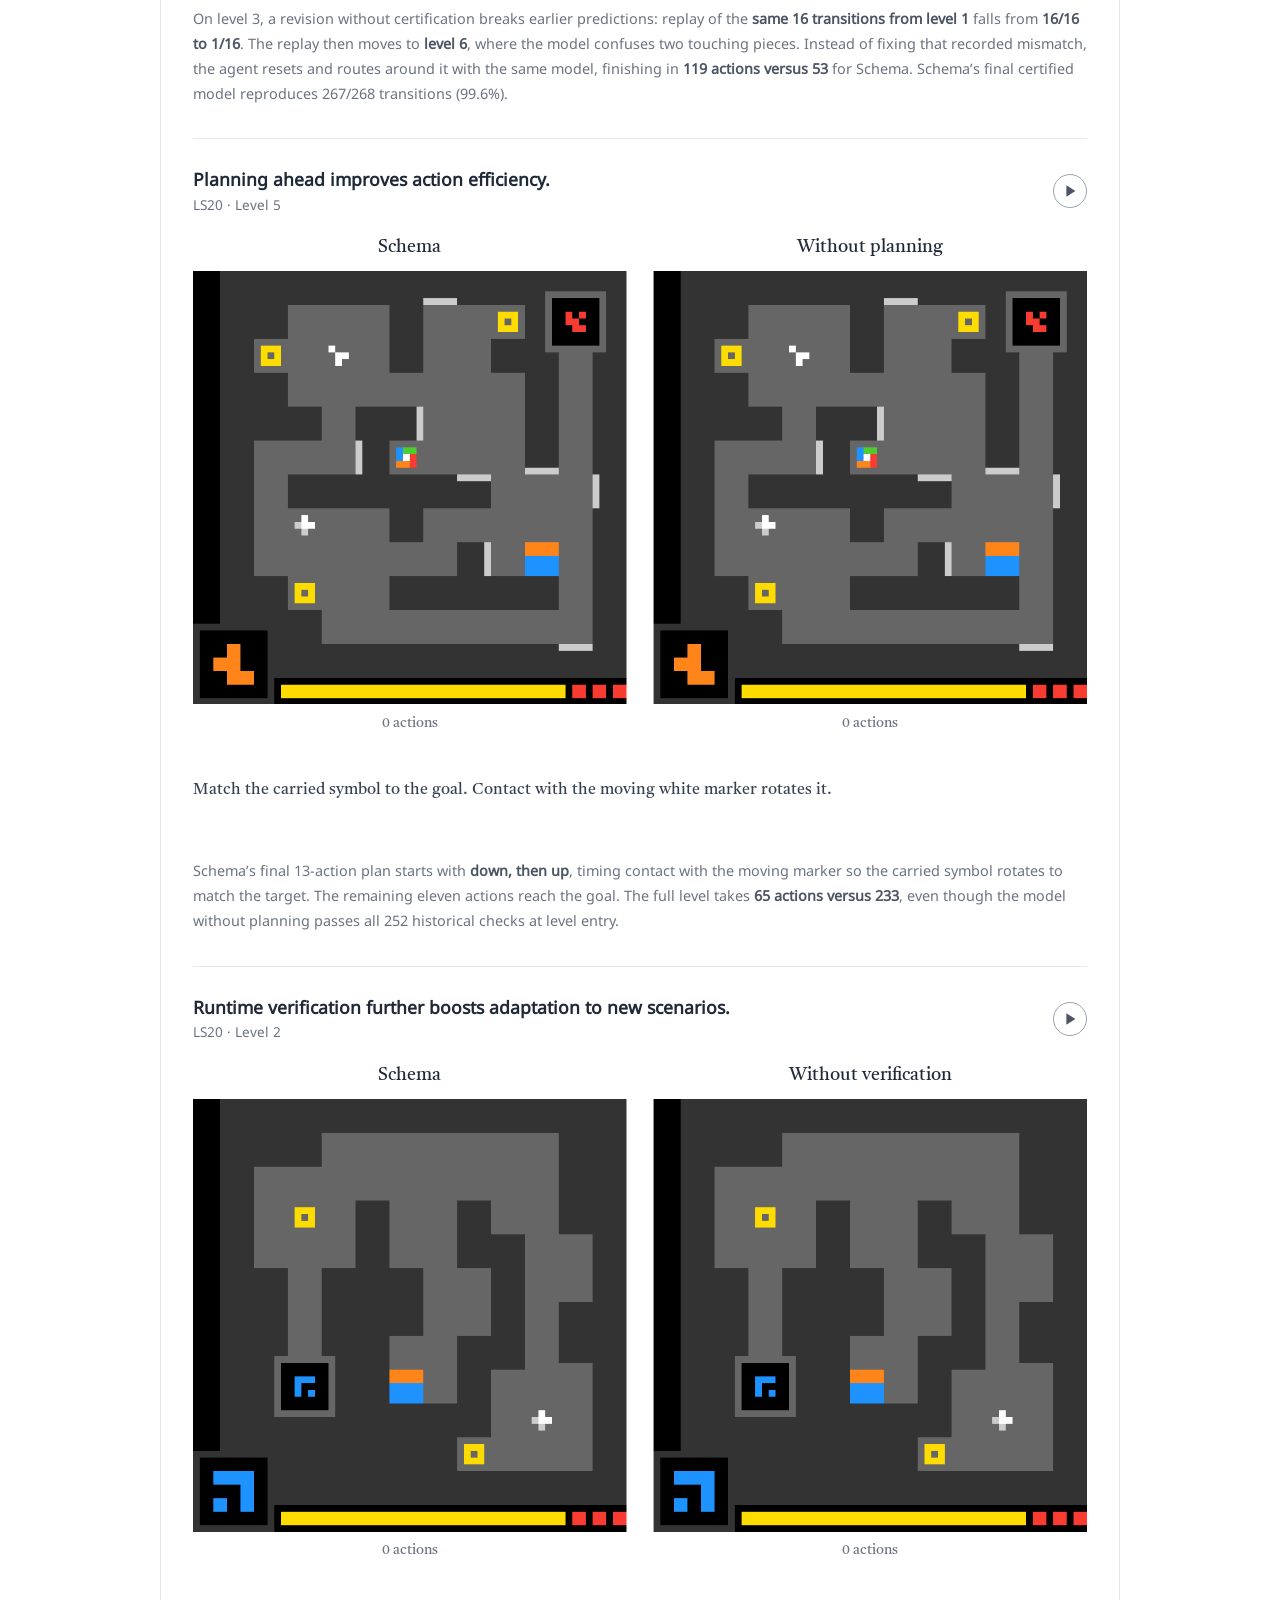
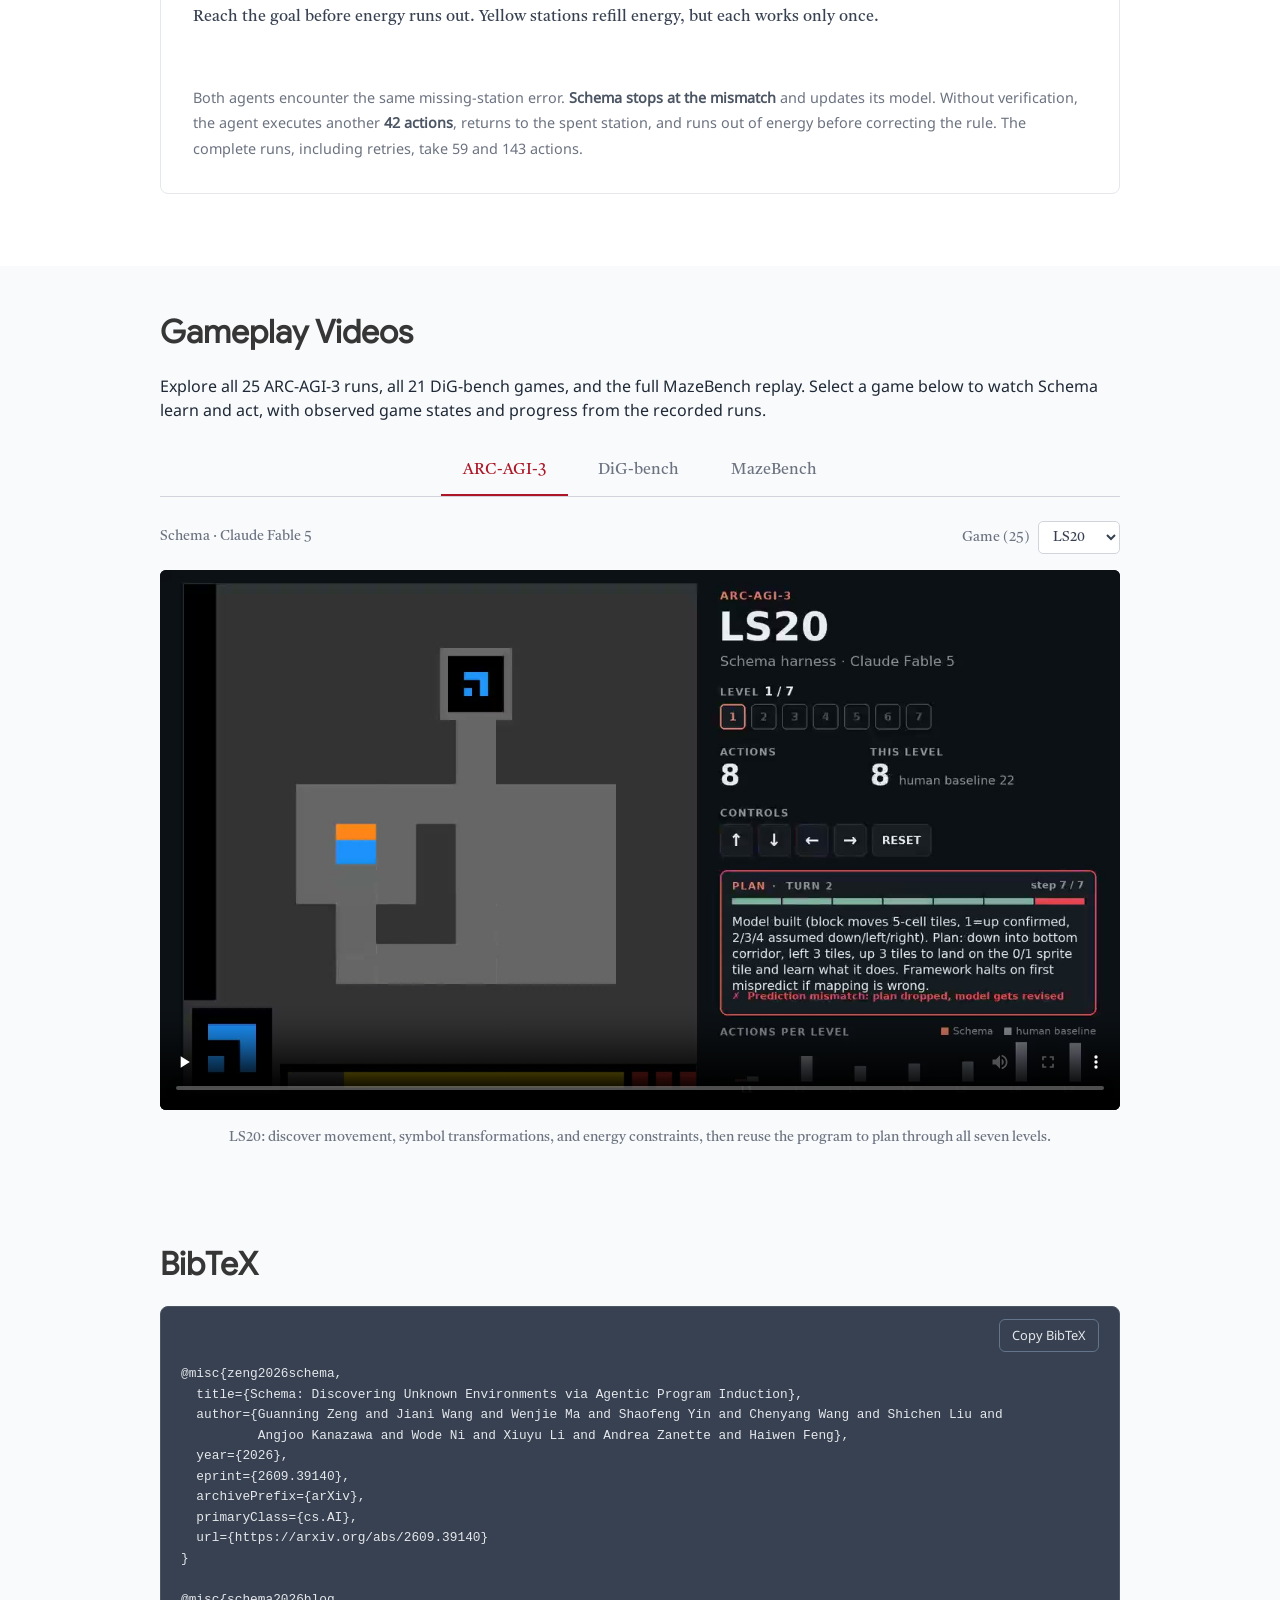
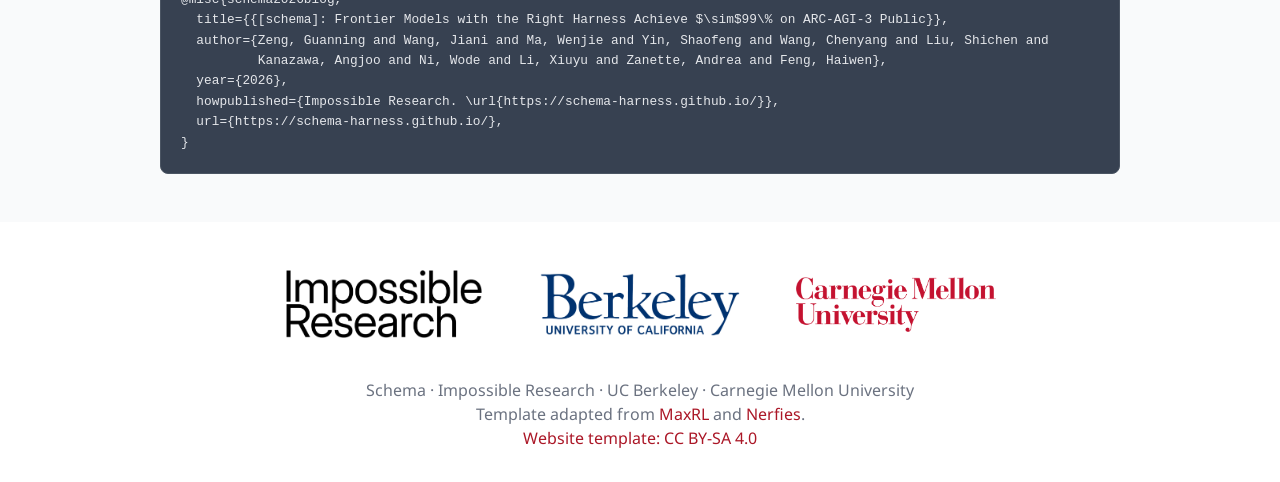
==== commit 1868fa50: "Explain ablation mechanisms with annotated complete replays and later certification failure" ====
--- a/index.html
+++ b/index.html
@@ -444,7 +444,7 @@
       }
     }
   </style><link href="static/css/schema.css" rel="stylesheet"/>
-<link href="static/favicon.svg" rel="icon" type="image/svg+xml"/><script defer="" src="static/js/fontawesome.all.min.js"></script><script defer="" src="static/js/schema.js"></script><meta content="Schema: Discovering Unknown Environments via Agentic Program Induction" property="og:title"/><meta content="Schema learns unknown environments through agentic program induction: hypothesize, certify, plan, and act with verification." property="og:description"/></head>
+<link href="static/favicon.svg" rel="icon" type="image/svg+xml"/><script defer="" src="static/js/fontawesome.all.min.js"></script><script defer="" src="static/js/case-timelines.js"></script><script defer="" src="static/js/schema.js"></script><meta content="Schema: Discovering Unknown Environments via Agentic Program Induction" property="og:title"/><meta content="Schema learns unknown environments through agentic program induction: hypothesize, certify, plan, and act with verification." property="og:description"/></head>
 <body><a class="skip-link" href="#motivation">Skip to paper overview</a><section class="hero" id="top">
 <div class="hero-body">
 <div class="container is-max-widescreen">
@@ -529,29 +529,41 @@
 <p><strong>(d) Verification — ten games.</strong> Each bar shows the percentage of actions executed after the first prediction mismatch within the same committed plan, when execution-time verification is disabled. Aggregated across these games, such continuations account for 58% of all actions.</p>
 </div></div></div><div class="result-card"><h4>Knowledge Compaction and Reuse</h4><p>By approximately 20,000 MazeBench actions, Schema's program contains <strong>2,012 non-comment lines</strong>, compared with 6,133 lines of notes in the prose-model variant. The number of transitions explained per line and function reuse both increase, while forward prediction accuracy remains high.</p><div class="figure-container"><div class="has-text-centered"><img alt="Schema retains growing experience in a compact program with increasing function reuse and high forward prediction accuracy." class="zoomable" decoding="async" height="620" loading="lazy" src="assets/figures/maze_code.webp" style="max-width: 100%;" width="2200"/></div><p class="figure-caption"><strong>Experience accumulates in shared rules.</strong> The program remains compact as the interaction history grows, while preserving predictive value.</p></div></div>
 <div class="result-card case-studies" id="case-studies"><h4>Case Studies</h4>
-<article class="case-study" aria-labelledby="case-representation-title">
+<article class="case-study" data-case="representation" aria-labelledby="case-representation-title">
 <div class="case-heading"><div class="case-title"><h5 id="case-representation-title">Program induction makes beliefs explicit and reusable.</h5><p class="case-game">CN04 · Level 5</p></div><button class="case-toggle" type="button" aria-label="Pause representation comparison" aria-controls="replay-representation" data-paused="false" title="Pause replay"><svg viewBox="0 0 20 20" aria-hidden="true" focusable="false"><path class="case-icon-pause" d="M7 4v12M13 4v12" fill="none" stroke="currentColor" stroke-width="2"/><path class="case-icon-play" d="M6 3.5 16 10 6 16.5Z" fill="currentColor"/></svg></button></div>
 <div class="case-labels" aria-hidden="true"><span>Schema</span><span>Prose model</span></div>
-<figure class="case-media"><video class="case-replay" id="replay-representation" muted loop playsinline preload="none" poster="assets/cases/representation_start_3x.png" src="assets/cases/representation_full_3x.mp4" aria-label="Full recorded CN04 Level 5 replays: Schema on the left, prose model on the right, with key moments briefly outlined." width="2376" height="1278"><a href="assets/cases/representation_full_3x.gif">View the complete comparison as a GIF</a></video></figure>
-<p class="case-caption">Pieces grow, rotate, and connect under changing geometric constraints. Schema finishes after 279 actions; its final frame stays visible while the prose model continues through all 1,219 actions.</p>
+<figure class="case-media"><video class="case-replay" id="replay-representation" muted loop playsinline preload="none" poster="assets/cases/representation_start_3x.png" src="assets/cases/representation_full_3x.mp4" aria-label="Full recorded CN04 Level 5 replays: Schema on the left, prose model on the right, with key moments briefly outlined." width="2376" height="1152"><a href="assets/cases/representation_full_3x.gif">View the complete comparison as a GIF</a></video>
+<div class="case-counts"><span data-case-count="0">0 actions</span><span data-case-count="1">0 actions</span></div>
+<div class="case-observation"><p class="case-cue">Join every connector without overlapping the pieces. One piece changes shape as it grows.</p><div class="case-evidence" hidden></div></div>
+</figure>
+<p class="case-caption">The program represents piece bodies and connectors separately, then searches rotations and translations for an arrangement with no body overlap. Schema finishes in <strong>279 actions</strong>; its completed board stays visible while the prose model continues through all <strong>1,219 actions</strong>.</p>
 </article>
-<article class="case-study" aria-labelledby="case-certification-title">
+<article class="case-study" data-case="certification" aria-labelledby="case-certification-title">
 <div class="case-heading"><div class="case-title"><h5 id="case-certification-title">Certification helps the agent validate hypothesis correctness.</h5><p class="case-game">AR25 · Level 3</p></div><button class="case-toggle" type="button" aria-label="Pause certification comparison" aria-controls="replay-certification" data-paused="false" title="Pause replay"><svg viewBox="0 0 20 20" aria-hidden="true" focusable="false"><path class="case-icon-pause" d="M7 4v12M13 4v12" fill="none" stroke="currentColor" stroke-width="2"/><path class="case-icon-play" d="M6 3.5 16 10 6 16.5Z" fill="currentColor"/></svg></button></div>
 <div class="case-labels" aria-hidden="true"><span>Schema</span><span>Without certification</span></div>
-<figure class="case-media"><video class="case-replay" id="replay-certification" muted loop playsinline preload="none" poster="assets/cases/certification_start_3x.png" src="assets/cases/certification_full_3x.mp4" aria-label="Full recorded AR25 Level 3 replays: Schema on the left, without certification on the right, with key moments briefly outlined." width="2376" height="1278"><a href="assets/cases/certification_full_3x.gif">View the complete comparison as a GIF</a></video></figure>
-<p class="case-caption">Both runs complete this level in 41 actions. The pause marks an active-piece rule revision without certification: current-level predictions improve, but offline replay reveals that history agreement falls from 97.7% to 65.2%. Schema’s final model reproduces 99.6% of its history.</p>
+<figure class="case-media"><video class="case-replay" id="replay-certification" muted loop playsinline preload="none" poster="assets/cases/certification_start_3x.png" src="assets/cases/certification_full_3x.mp4" aria-label="Full recorded AR25 Level 3 and Level 6 replays: Schema on the left, without certification on the right. Historical regression is followed by a later model failure, reset, and detour." width="2376" height="1152"><a href="assets/cases/certification_full_3x.gif">View the complete comparison as a GIF</a></video>
+<div class="case-counts"><span data-case-count="0">0 actions</span><span data-case-count="1">0 actions</span></div>
+<div class="case-observation"><p class="case-cue">Move pieces and mirror axes until the reflected shapes cover the targets.</p><div class="case-evidence" hidden></div></div>
+</figure>
+<p class="case-caption">On level 3, a revision without certification breaks earlier predictions: replay of the <strong>same 16 transitions from level 1</strong> falls from <strong>16/16 to 1/16</strong>. The replay then moves to <strong>level 6</strong>, where the model confuses two touching pieces. Instead of fixing that recorded mismatch, the agent resets and routes around it with the same model, finishing in <strong>119 actions versus 53</strong> for Schema. Schema’s final certified model reproduces 267/268 transitions (99.6%).</p>
 </article>
-<article class="case-study" aria-labelledby="case-planning-title">
+<article class="case-study" data-case="planning" aria-labelledby="case-planning-title">
 <div class="case-heading"><div class="case-title"><h5 id="case-planning-title">Planning ahead improves action efficiency.</h5><p class="case-game">LS20 · Level 5</p></div><button class="case-toggle" type="button" aria-label="Pause planning comparison" aria-controls="replay-planning" data-paused="false" title="Pause replay"><svg viewBox="0 0 20 20" aria-hidden="true" focusable="false"><path class="case-icon-pause" d="M7 4v12M13 4v12" fill="none" stroke="currentColor" stroke-width="2"/><path class="case-icon-play" d="M6 3.5 16 10 6 16.5Z" fill="currentColor"/></svg></button></div>
 <div class="case-labels" aria-hidden="true"><span>Schema</span><span>Without planning</span></div>
-<figure class="case-media"><video class="case-replay" id="replay-planning" muted loop playsinline preload="none" poster="assets/cases/planning_start_3x.png" src="assets/cases/planning_full_3x.mp4" aria-label="Full recorded LS20 Level 5 replays: Schema on the left, without planning on the right, with key moments briefly outlined." width="2376" height="1278"><a href="assets/cases/planning_full_3x.gif">View the complete comparison as a GIF</a></video></figure>
-<p class="case-caption">Schema completes the level in 65 actions versus 233 without planning, whose model passes all 252 historical checks at level entry. The outlines compare the carried symbol with its target: the first two actions of Schema’s final 13-action plan make them match.</p>
+<figure class="case-media"><video class="case-replay" id="replay-planning" muted loop playsinline preload="none" poster="assets/cases/planning_start_3x.png" src="assets/cases/planning_full_3x.mp4" aria-label="Full recorded LS20 Level 5 replays: Schema on the left, without planning on the right, with key moments briefly outlined." width="2376" height="1152"><a href="assets/cases/planning_full_3x.gif">View the complete comparison as a GIF</a></video>
+<div class="case-counts"><span data-case-count="0">0 actions</span><span data-case-count="1">0 actions</span></div>
+<div class="case-observation"><p class="case-cue">Match the carried symbol to the goal. Contact with the moving white marker rotates it.</p><div class="case-evidence" hidden></div></div>
+</figure>
+<p class="case-caption">Schema’s final 13-action plan starts with <strong>down, then up</strong>, timing contact with the moving marker so the carried symbol rotates to match the target. The remaining eleven actions reach the goal. The full level takes <strong>65 actions versus 233</strong>, even though the model without planning passes all 252 historical checks at level entry.</p>
 </article>
-<article class="case-study" aria-labelledby="case-verification-title">
+<article class="case-study" data-case="verification" aria-labelledby="case-verification-title">
 <div class="case-heading"><div class="case-title"><h5 id="case-verification-title">Runtime verification further boosts adaptation to new scenarios.</h5><p class="case-game">LS20 · Level 2</p></div><button class="case-toggle" type="button" aria-label="Pause verification comparison" aria-controls="replay-verification" data-paused="false" title="Pause replay"><svg viewBox="0 0 20 20" aria-hidden="true" focusable="false"><path class="case-icon-pause" d="M7 4v12M13 4v12" fill="none" stroke="currentColor" stroke-width="2"/><path class="case-icon-play" d="M6 3.5 16 10 6 16.5Z" fill="currentColor"/></svg></button></div>
 <div class="case-labels" aria-hidden="true"><span>Schema</span><span>Without verification</span></div>
-<figure class="case-media"><video class="case-replay" id="replay-verification" muted loop playsinline preload="none" poster="assets/cases/verification_start_3x.png" src="assets/cases/verification_full_3x.mp4" aria-label="Full recorded LS20 Level 2 replays: Schema on the left, without verification on the right, with key moments briefly outlined." width="2376" height="1278"><a href="assets/cases/verification_full_3x.gif">View the complete comparison as a GIF</a></video></figure>
-<p class="case-caption">Schema completes the level in 59 actions versus 143 without verification. On the right, the station disappears at the first action of a committed plan, contradicting the model. The remaining 42 actions still execute; the agent revisits the spent station and runs out of energy. The replay retains the reset and eventual completion.</p>
+<figure class="case-media"><video class="case-replay" id="replay-verification" muted loop playsinline preload="none" poster="assets/cases/verification_start_3x.png" src="assets/cases/verification_full_3x.mp4" aria-label="Full recorded LS20 Level 2 replays: Schema on the left, without verification on the right, with key moments briefly outlined." width="2376" height="1152"><a href="assets/cases/verification_full_3x.gif">View the complete comparison as a GIF</a></video>
+<div class="case-counts"><span data-case-count="0">0 actions</span><span data-case-count="1">0 actions</span></div>
+<div class="case-observation"><p class="case-cue">Reach the goal before energy runs out. Yellow stations refill energy, but each works only once.</p><div class="case-evidence" hidden></div></div>
+</figure>
+<p class="case-caption">Both agents encounter the same missing-station error. <strong>Schema stops at the mismatch</strong> and updates its model. Without verification, the agent executes another <strong>42 actions</strong>, returns to the spent station, and runs out of energy before correcting the rule. The complete runs, including retries, take 59 and 143 actions.</p>
 </article>
 </div>
 </div></section><section class="section section-gray" id="videos"><div class="container is-max-desktop">
--- a/static/css/schema.css
+++ b/static/css/schema.css
@@ -30,7 +30,18 @@
 .case-toggle[data-paused="true"] .case-icon-pause { display: none; }
 .case-labels { display: grid; grid-template-columns: 1fr 1fr; gap: 3.03%; margin-bottom: .6rem; font-family: 'Castoro', Georgia, serif; font-size: 1.1rem; font-weight: 400; line-height: 1.5; text-align: center; color: #1f2937; }
 .case-media { margin: 0; }
-.case-media video { display: block; width: 100%; height: auto; aspect-ratio: 2376 / 1278; border-radius: 4px; background: #fff; }
+.case-media video { display: block; width: 100%; height: auto; aspect-ratio: 2376 / 1152; border-radius: 0; background: #fff; }
+.case-counts { display: grid; grid-template-columns: 1fr 1fr; gap: 3.03%; margin: .5rem 0 0; text-align: center; color: #6b7280; font-family: 'Castoro', Georgia, serif; font-size: .88rem; font-variant-numeric: tabular-nums; }
+.case-counts [data-complete="true"] { color: #1f2937; }
+.case-observation { display: flex; align-items: center; justify-content: center; gap: 24px; min-height: 112px; padding: 12px 0; }
+.case-cue { flex: 1; margin: 0; font-family: 'Castoro', Georgia, serif; font-size: 1rem; line-height: 1.55; color: #374151; }
+.case-evidence { display: flex; flex-shrink: 0; align-items: center; justify-content: center; gap: 18px; text-align: center; }
+.case-evidence[hidden] { display: none; }
+.case-evidence figure { margin: 0; }
+.case-evidence img { display: block; width: 60px; height: 60px; object-fit: contain; image-rendering: pixelated; margin: 0 auto; }
+.case-evidence figcaption { max-width: 120px; margin: 5px 0 0; font-family: 'Castoro', Georgia, serif; font-size: .75rem; color: #6b7280; line-height: 1.3; }
+.case-evidence .case-metric { display: block; font-family: 'Castoro', Georgia, serif; font-size: 1.6rem; line-height: 1.5; color: #1f2937; }
+.case-caption strong { font-weight: 600; color: #4b5563; }
 .case-caption { color: #6b7280; font-size: .9rem; line-height: 1.75; margin: .75rem 0 0; }
 .video-tabs { display: flex; justify-content: center; gap: 8px; border-bottom: 1px solid #d1d5db; margin: 1.5rem 0; }
 #videos .video-tabs button, #videos .video-toolbar, #videos .video-toolbar select, #videos .video-caption { font-family: 'Castoro', Georgia, serif; font-weight: 400; }
@@ -83,6 +94,13 @@
   .case-studies > h4 { font-size: 1.35rem; }
   .case-title h5 { font-size: 1rem; }
   .case-labels { font-size: .9rem; }
+  .case-counts { font-size: .75rem; }
+  .case-observation { min-height: 160px; gap: 12px; }
+  .case-cue { font-size: .87rem; }
+  .case-evidence { gap: 10px; }
+  .case-evidence img { width: 42px; height: 42px; }
+  .case-evidence figcaption { max-width: 64px; font-size: .66rem; }
+  .case-evidence .case-metric { font-size: 1.2rem; }
   .case-caption { font-size: .85rem; }
 }
 @media (prefers-reduced-motion: reduce) { html { scroll-behavior: auto; } }
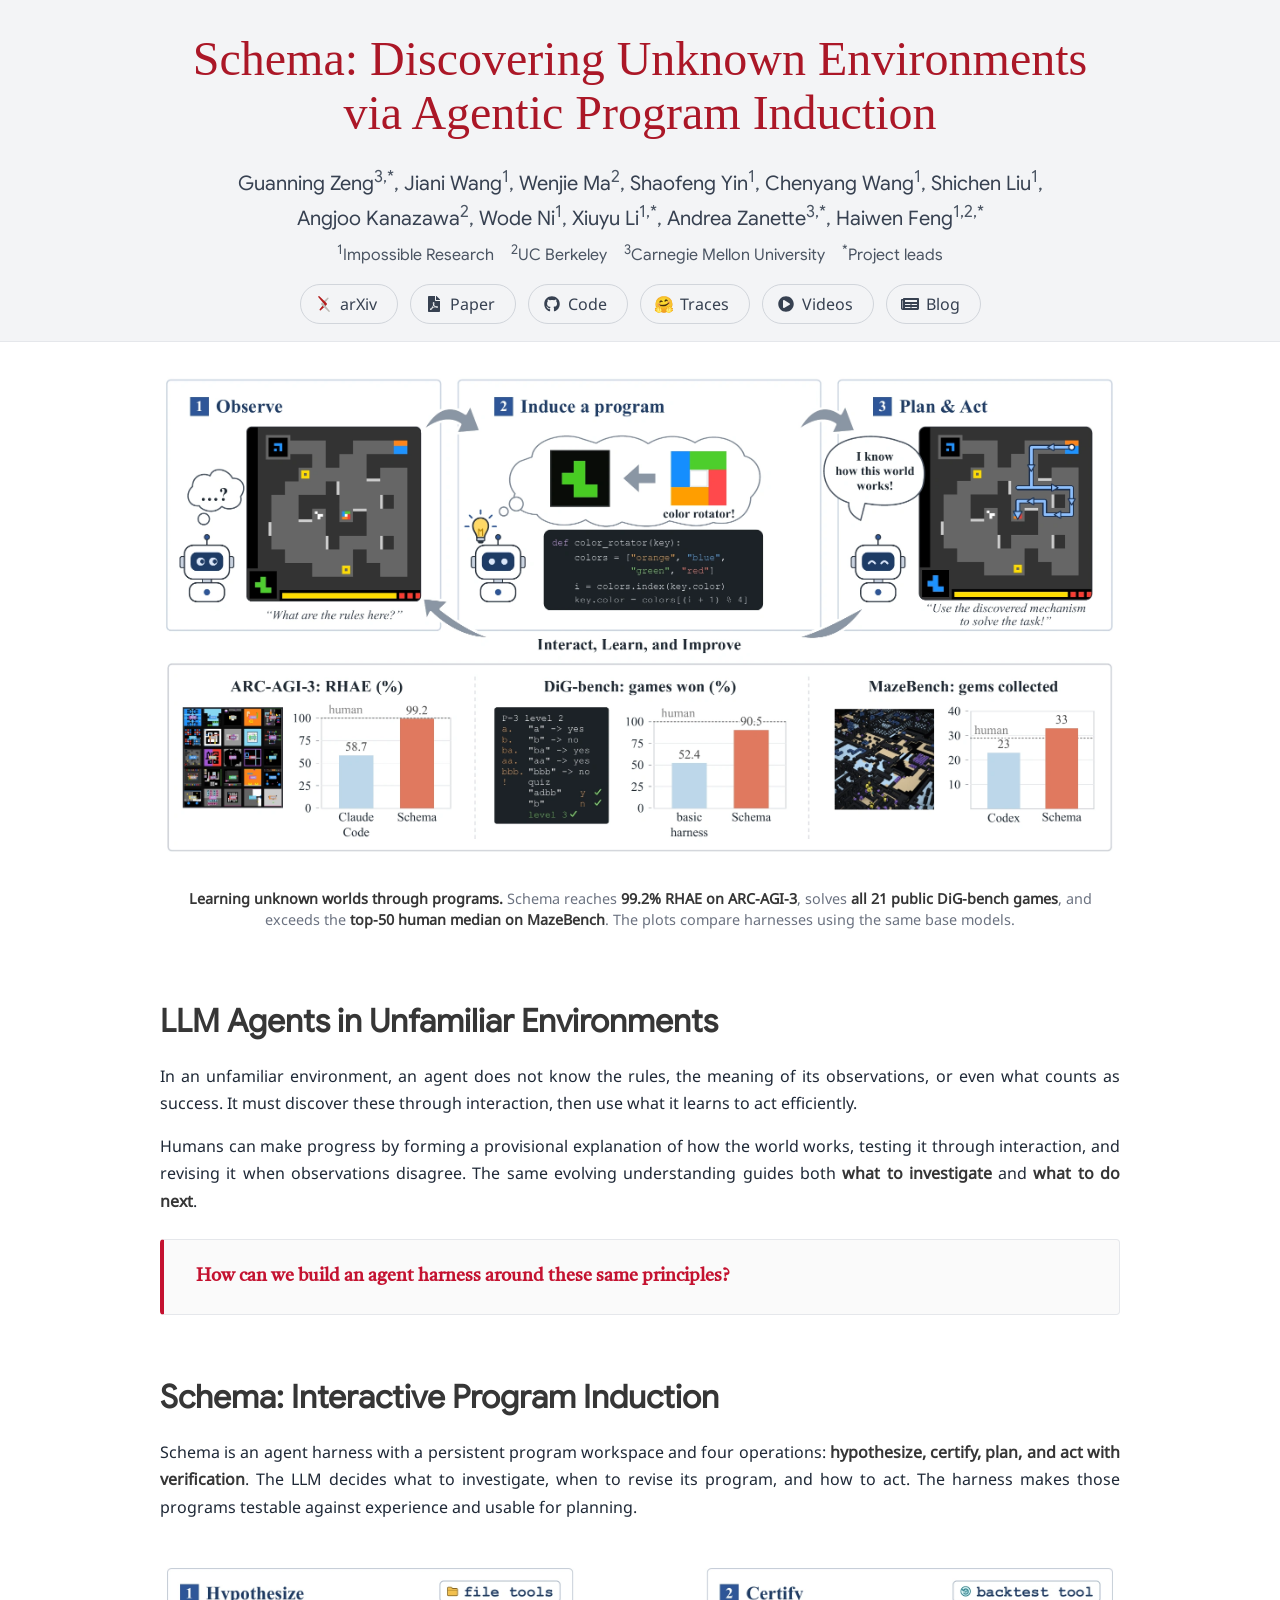
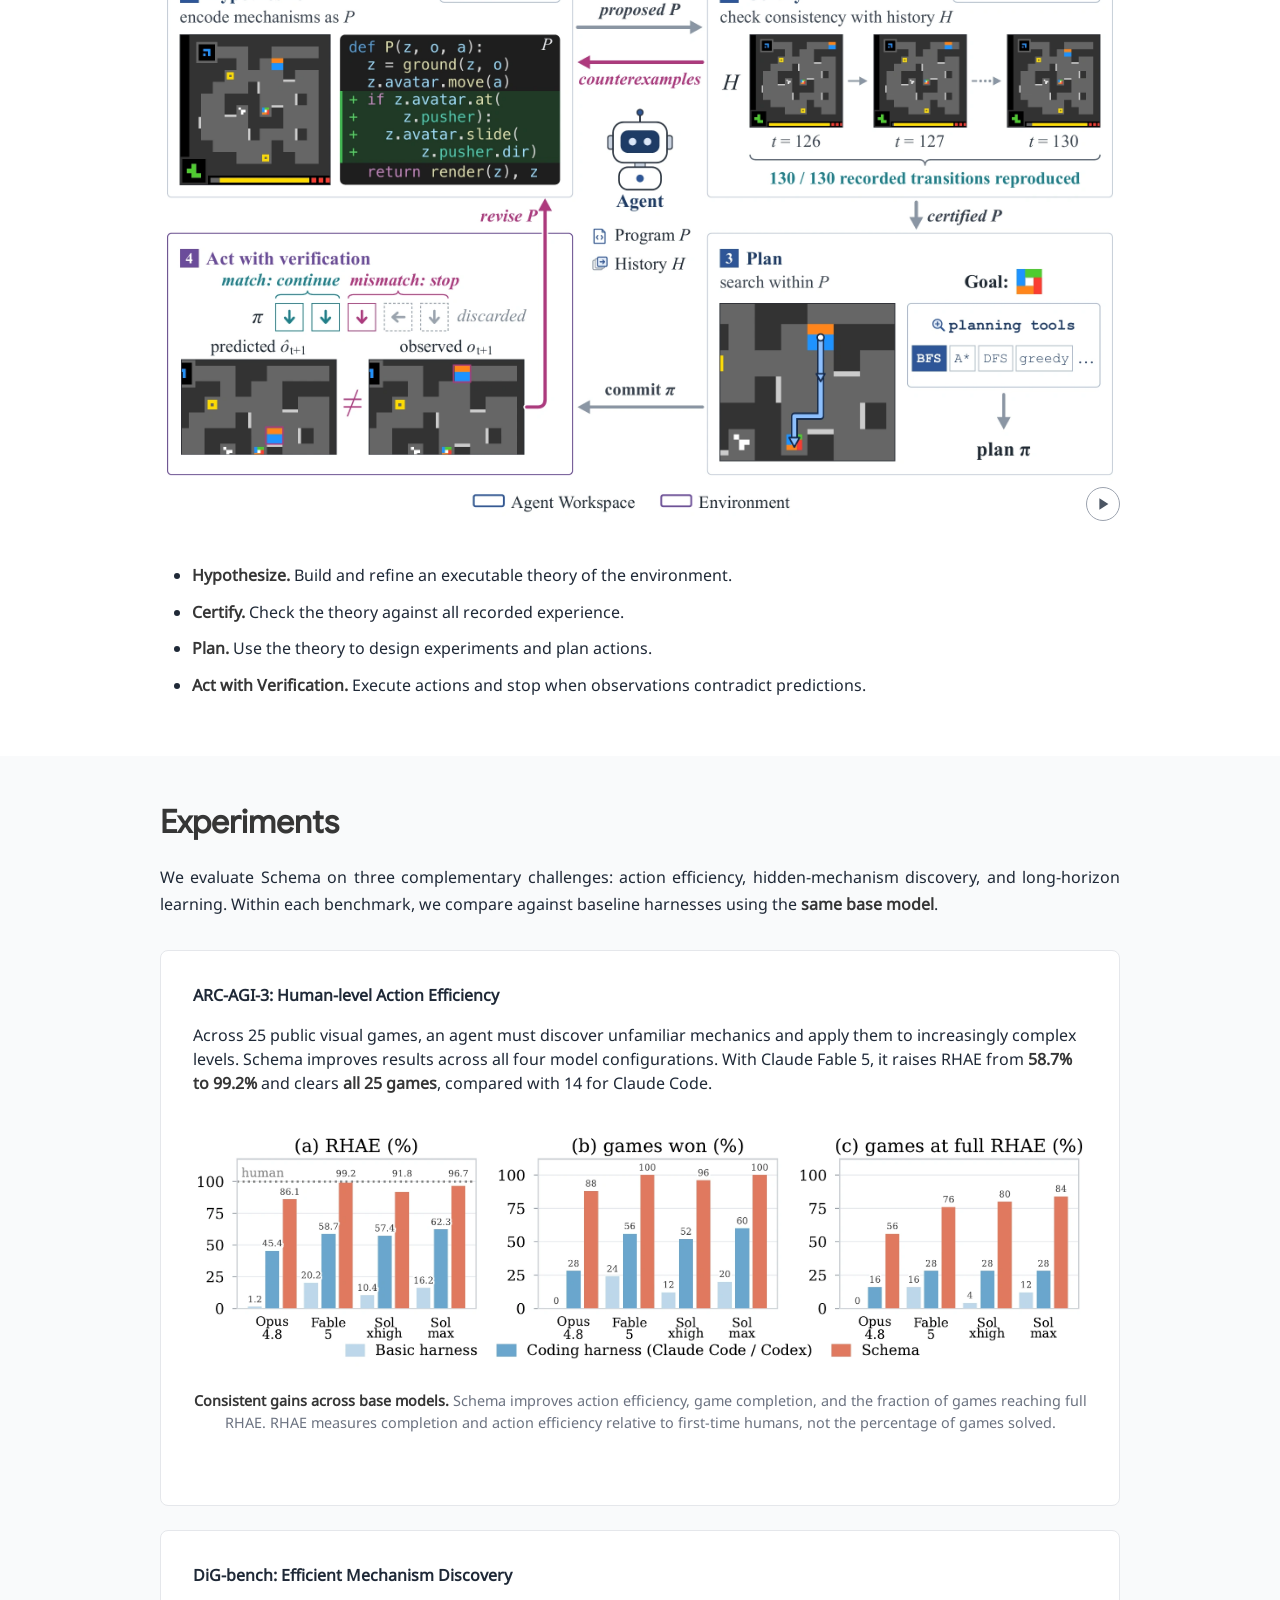
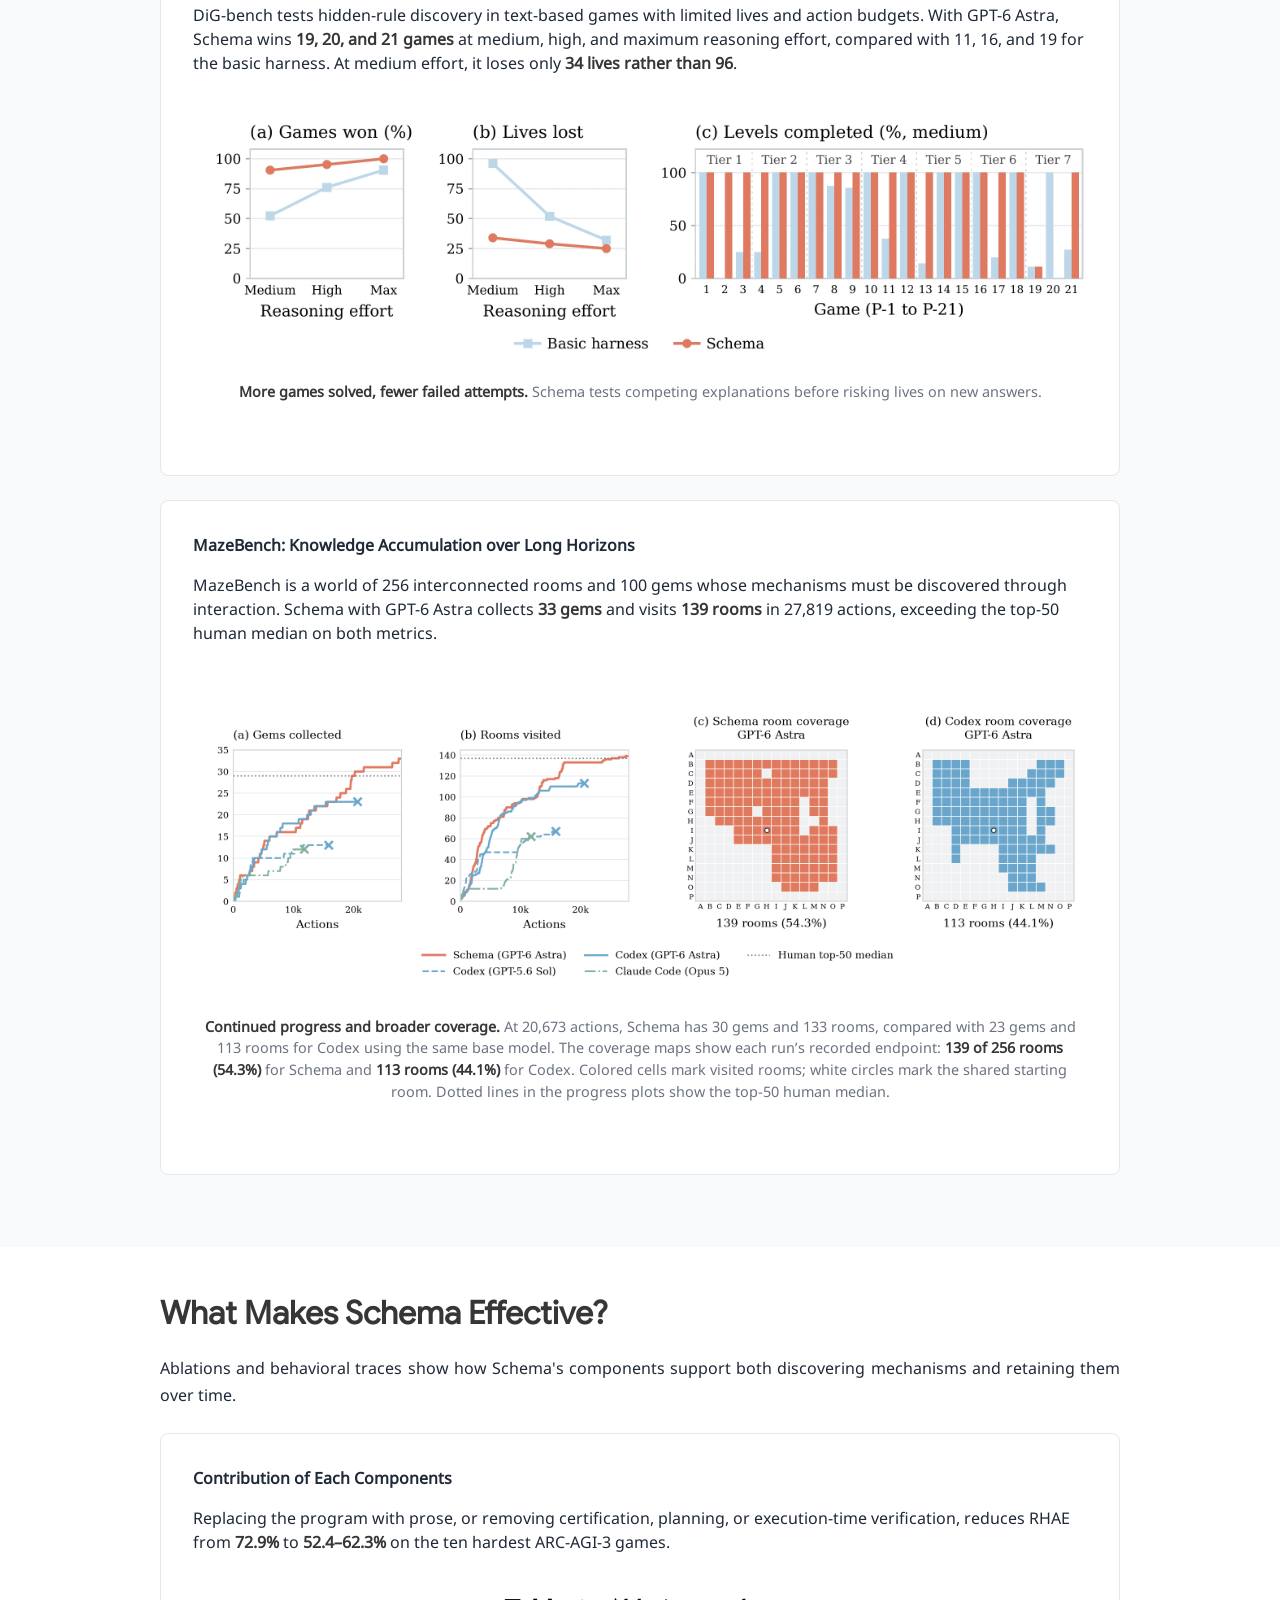
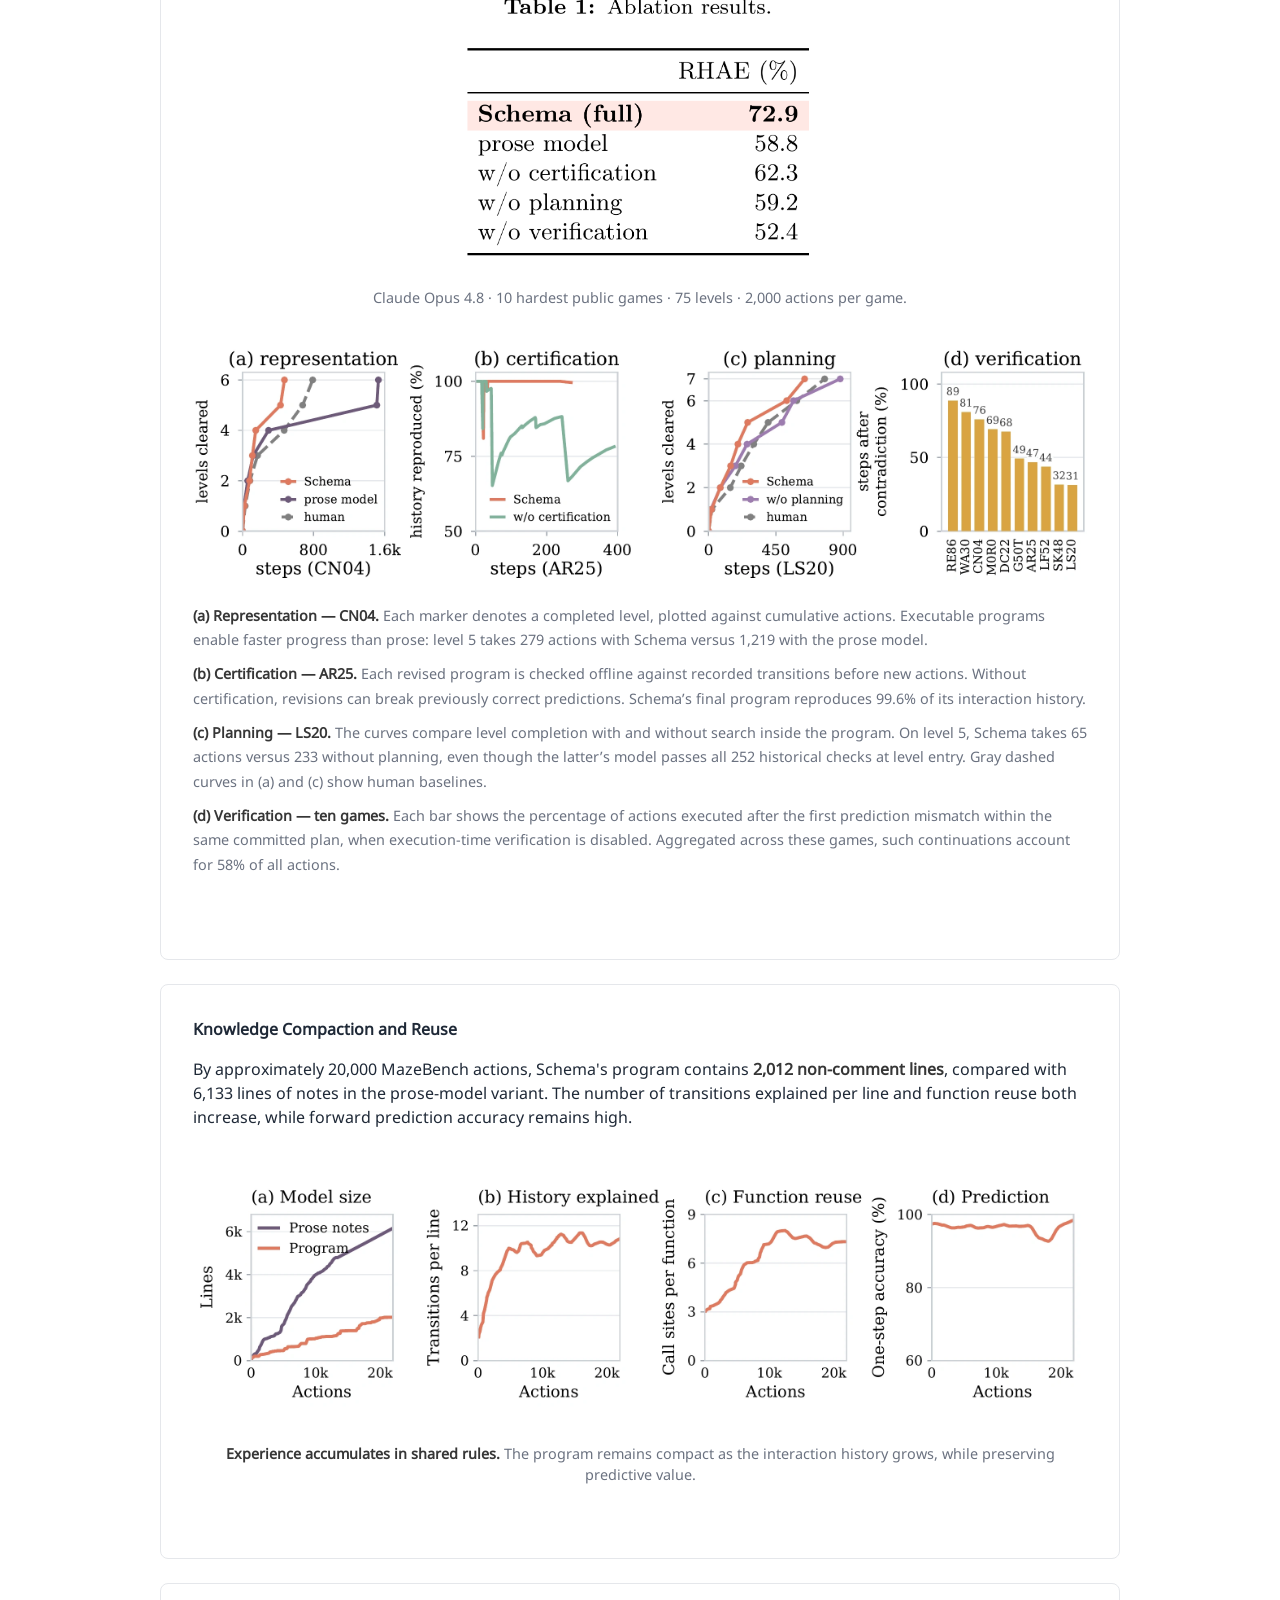
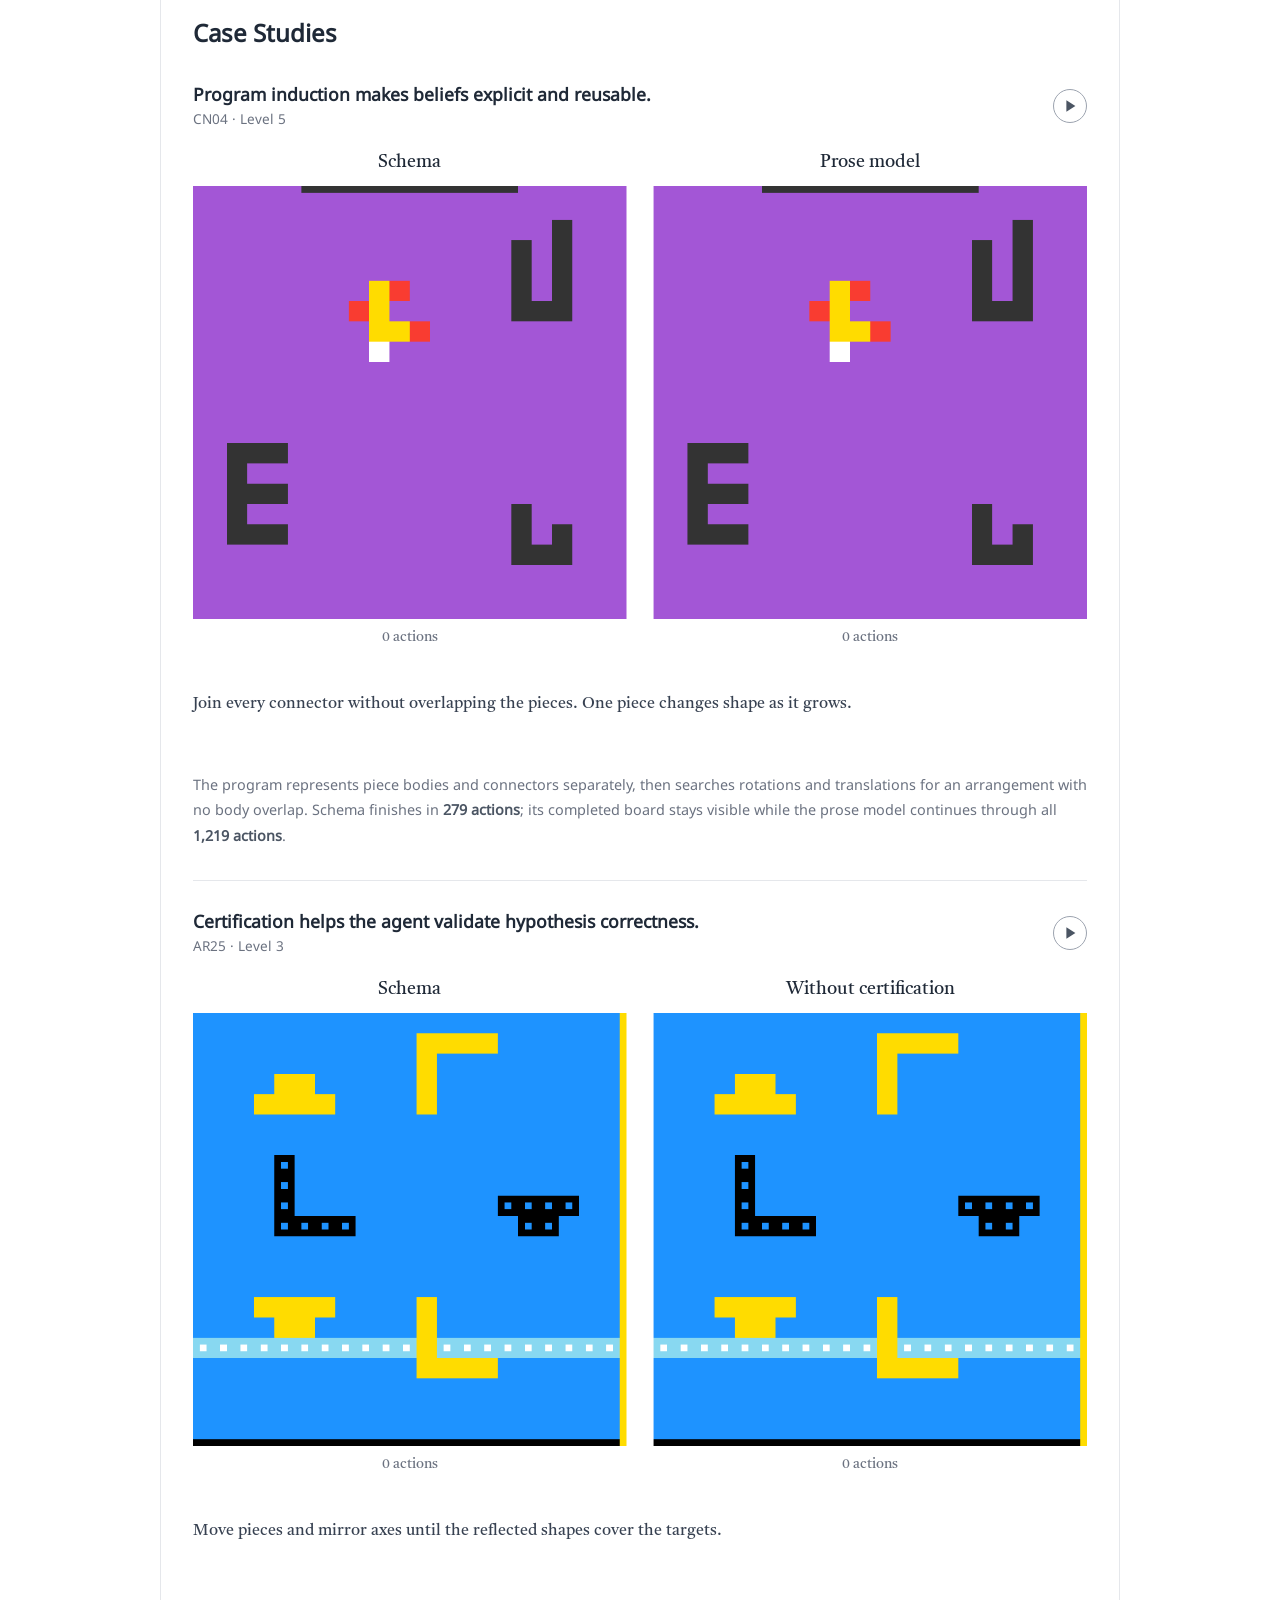
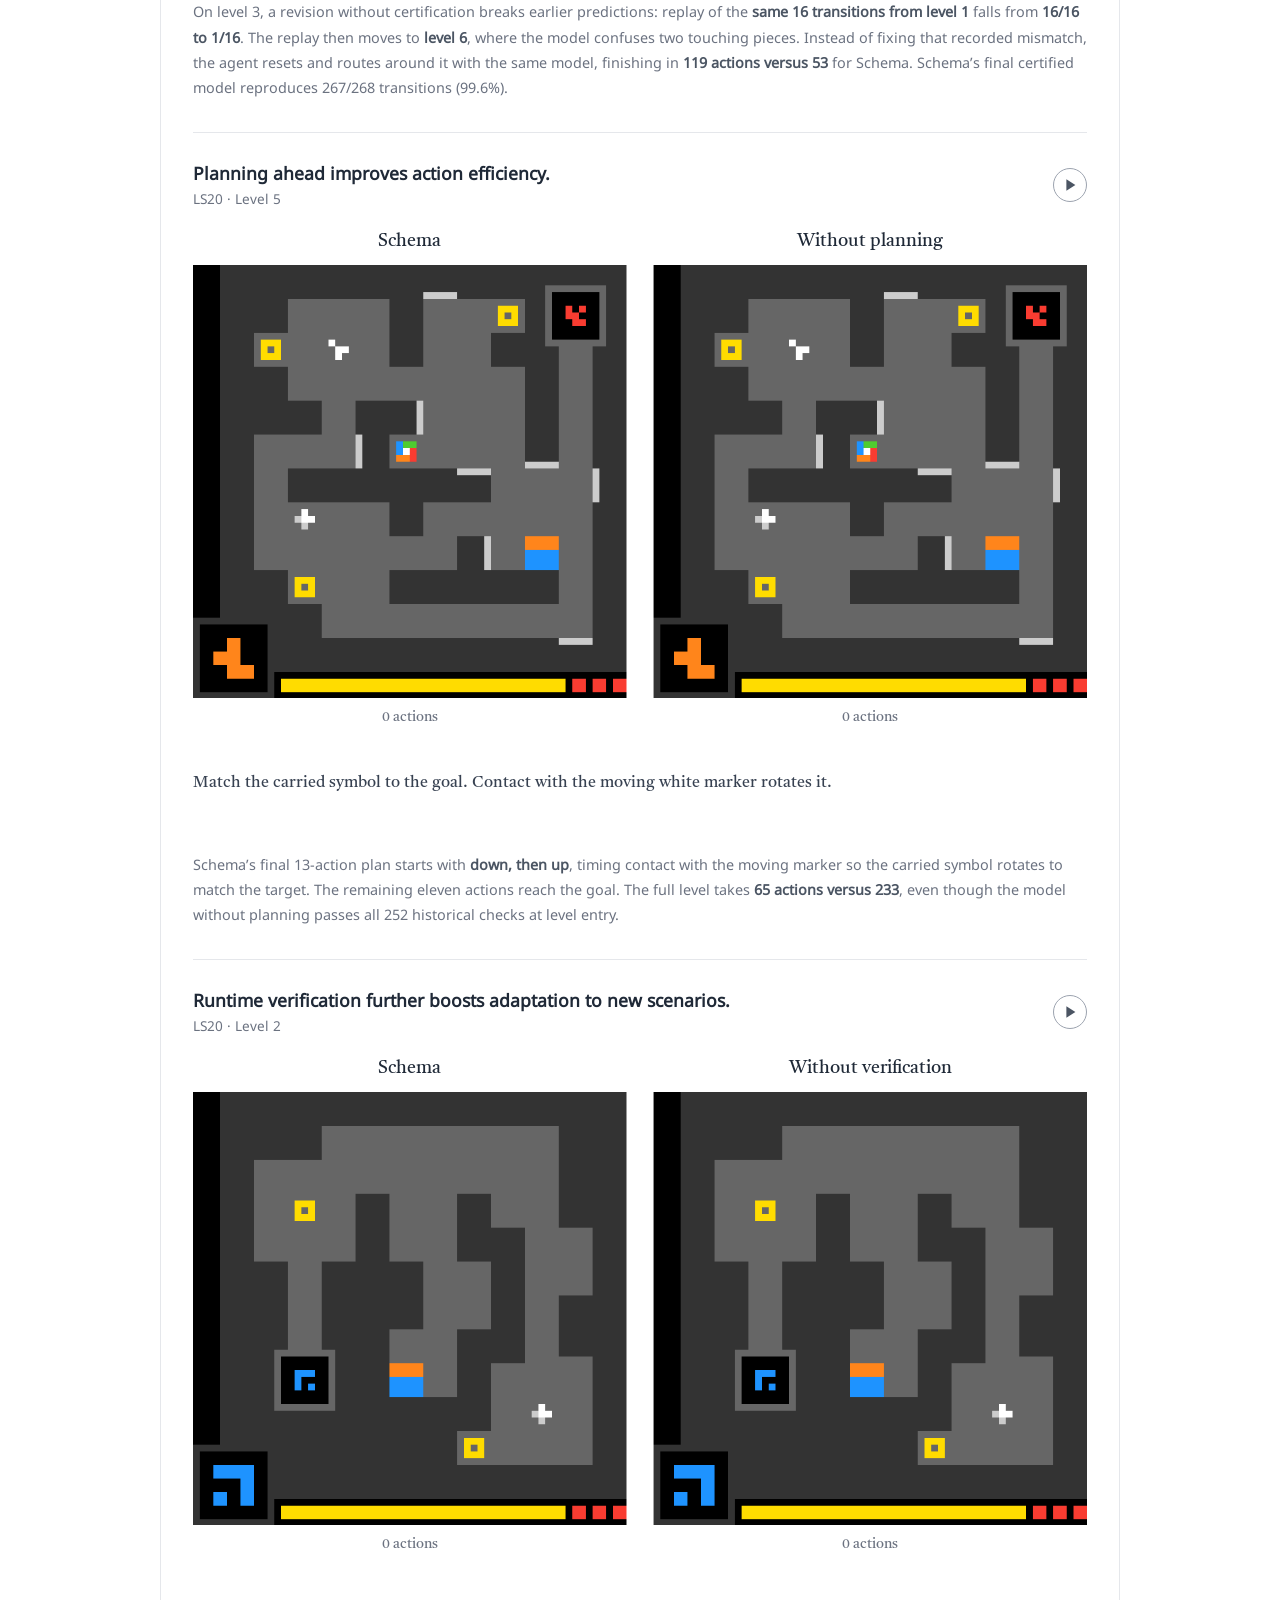
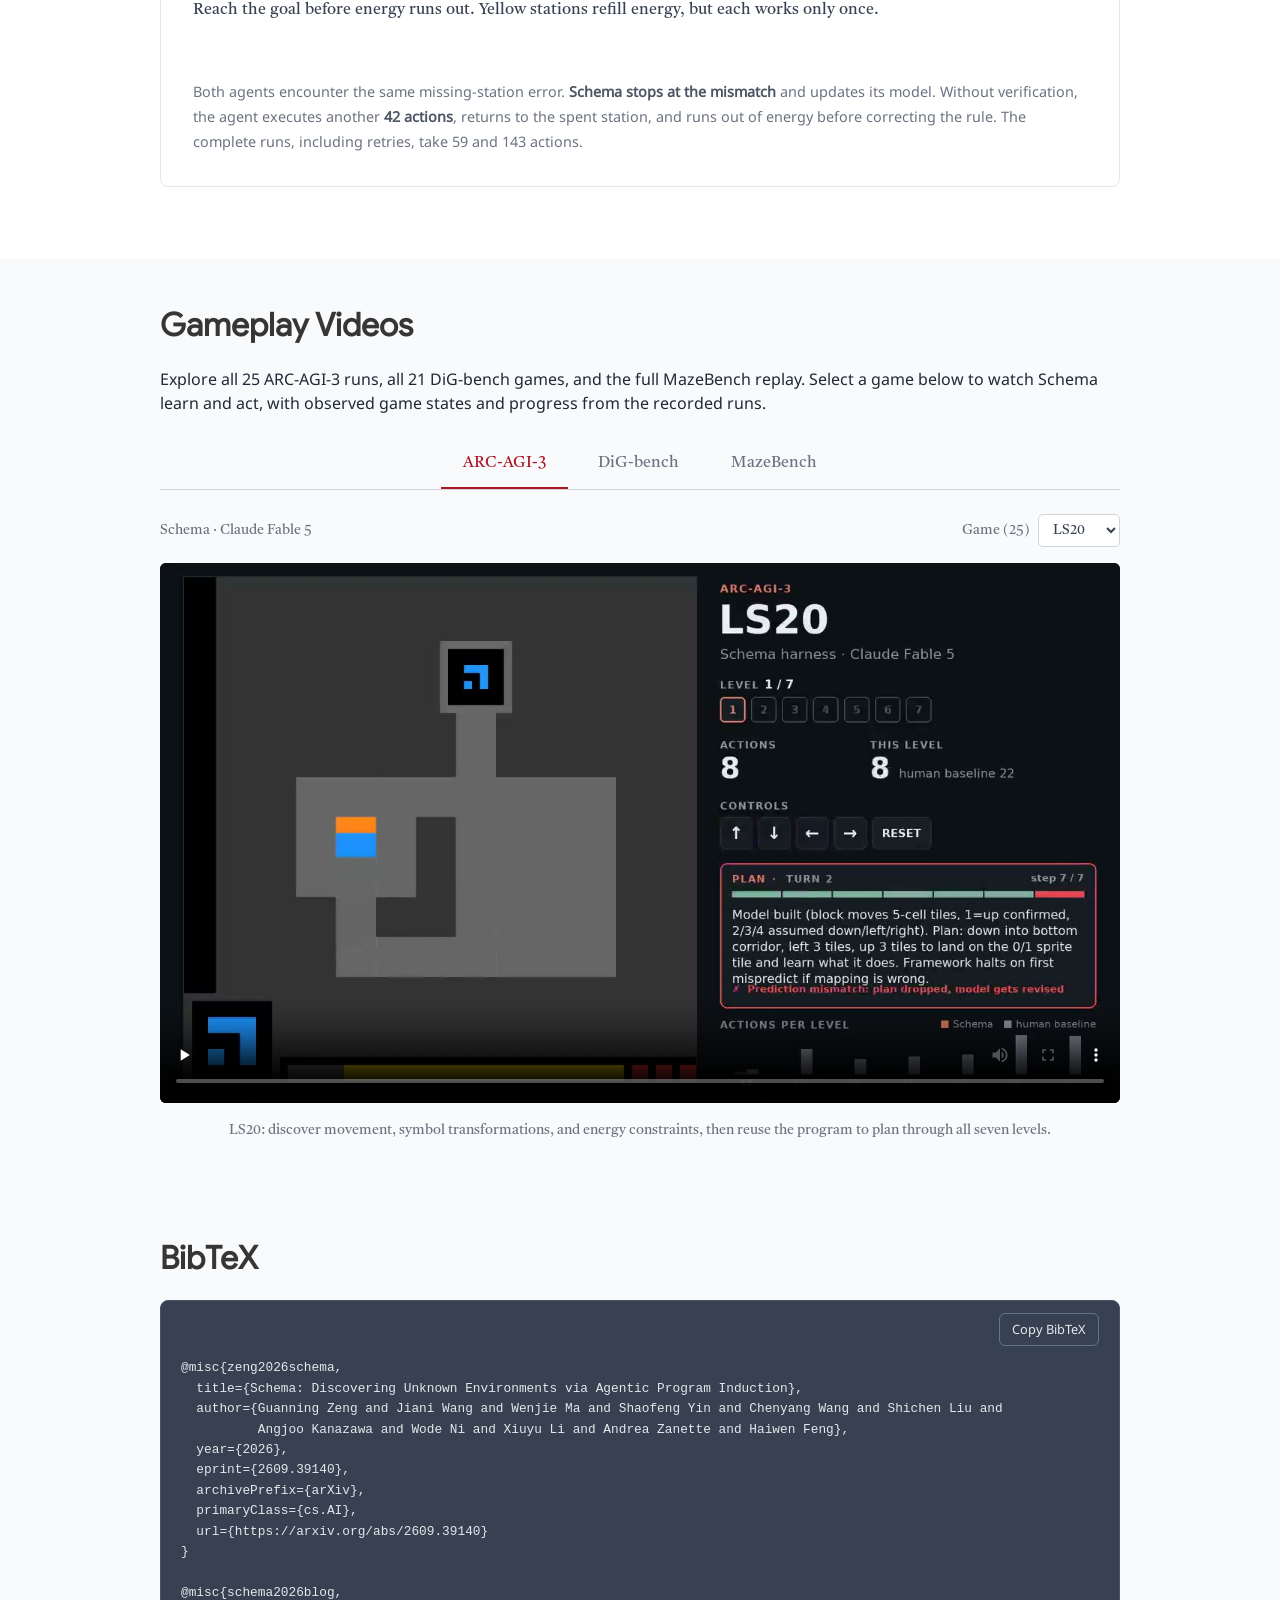
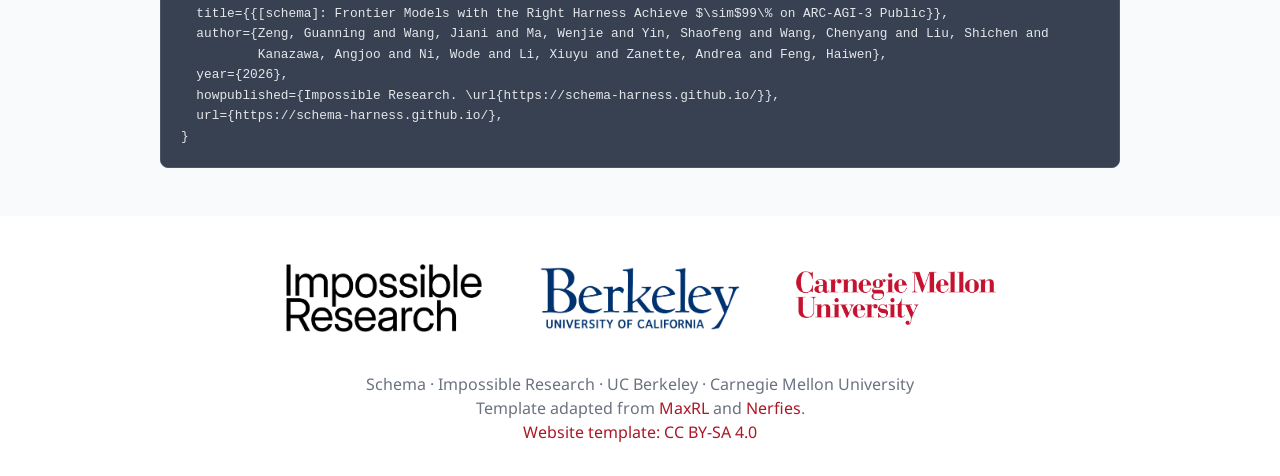
==== commit c68467b6: "Animate the method figure on the project page Replace the static method figure with the Figure 2 ani" ====
--- a/index.html
+++ b/index.html
@@ -443,8 +443,8 @@
         -webkit-overflow-scrolling: touch;
       }
     }
-  </style><link href="static/css/schema.css" rel="stylesheet"/>
-<link href="static/favicon.svg" rel="icon" type="image/svg+xml"/><script defer="" src="static/js/fontawesome.all.min.js"></script><script defer="" src="static/js/case-timelines.js"></script><script defer="" src="static/js/schema.js"></script><meta content="Schema: Discovering Unknown Environments via Agentic Program Induction" property="og:title"/><meta content="Schema learns unknown environments through agentic program induction: hypothesize, certify, plan, and act with verification." property="og:description"/></head>
+  </style><link href="static/css/schema.css?v=method-20261015" rel="stylesheet"/>
+<link href="static/favicon.svg" rel="icon" type="image/svg+xml"/><script defer="" src="static/js/fontawesome.all.min.js"></script><script defer="" src="static/js/case-timelines.js?v=cases-20261006"></script><script defer="" src="static/js/schema.js?v=method-20261015"></script><meta content="Schema: Discovering Unknown Environments via Agentic Program Induction" property="og:title"/><meta content="Schema learns unknown environments through agentic program induction: hypothesize, certify, plan, and act with verification." property="og:description"/></head>
 <body><a class="skip-link" href="#motivation">Skip to paper overview</a><section class="hero" id="top">
 <div class="hero-body">
 <div class="container is-max-widescreen">
@@ -502,7 +502,7 @@
 <div class="container is-max-desktop">
 <h2 class="title is-3 section-title">Schema: Interactive Program Induction</h2>
 <div class="content has-text-justified"><p>Schema is an agent harness with a persistent program workspace and four operations: <strong>hypothesize, certify, plan, and act with verification</strong>. The LLM decides what to investigate, when to revise its program, and how to act. The harness makes those programs testable against experience and usable for planning.</p></div>
-<div class="figure-container"><div class="has-text-centered"><img alt="The Schema harness connects hypothesis construction, history certification, planning, and verified execution. A prediction mismatch returns a counterexample to the agent." class="zoomable" decoding="async" height="1284" loading="lazy" src="assets/figures/schema_method.webp" style="max-width: 100%;" width="2200"/></div></div>
+<div class="figure-container"><div class="method-animation"><video class="zoomable" id="method-animation" muted playsinline preload="auto" poster="assets/figures/schema_method.webp" width="1920" height="1120" data-full="assets/figures/schema_method.webp" data-alt="The Schema harness connects hypothesis construction, history certification, planning, and verified execution. A prediction mismatch returns a counterexample to the agent."><source src="assets/figures/schema_method_animation.mp4" type="video/mp4"/><img alt="The Schema harness connects hypothesis construction, history certification, planning, and verified execution. A prediction mismatch returns a counterexample to the agent." height="1284" src="assets/figures/schema_method.webp" width="2200"/></video><button class="case-toggle" type="button" aria-label="Play method animation" aria-controls="method-animation" data-paused="true" title="Play animation"><svg viewBox="0 0 20 20" aria-hidden="true" focusable="false"><path class="case-icon-pause" d="M7 4v12M13 4v12" fill="none" stroke="currentColor" stroke-width="2"/><path class="case-icon-play" d="M6 3.5 16 10 6 16.5Z" fill="currentColor"/></svg></button></div></div>
 <div class="content method-summary"><ul>
 <li><strong>Hypothesize.</strong> Build and refine an executable theory of the environment.</li>
 <li><strong>Certify.</strong> Check the theory against all recorded experience.</li>
@@ -532,7 +532,7 @@
 <article class="case-study" data-case="representation" aria-labelledby="case-representation-title">
 <div class="case-heading"><div class="case-title"><h5 id="case-representation-title">Program induction makes beliefs explicit and reusable.</h5><p class="case-game">CN04 · Level 5</p></div><button class="case-toggle" type="button" aria-label="Pause representation comparison" aria-controls="replay-representation" data-paused="false" title="Pause replay"><svg viewBox="0 0 20 20" aria-hidden="true" focusable="false"><path class="case-icon-pause" d="M7 4v12M13 4v12" fill="none" stroke="currentColor" stroke-width="2"/><path class="case-icon-play" d="M6 3.5 16 10 6 16.5Z" fill="currentColor"/></svg></button></div>
 <div class="case-labels" aria-hidden="true"><span>Schema</span><span>Prose model</span></div>
-<figure class="case-media"><video class="case-replay" id="replay-representation" muted loop playsinline preload="none" poster="assets/cases/representation_start_3x.png" src="assets/cases/representation_full_3x.mp4" aria-label="Full recorded CN04 Level 5 replays: Schema on the left, prose model on the right, with key moments briefly outlined." width="2376" height="1152"><a href="assets/cases/representation_full_3x.gif">View the complete comparison as a GIF</a></video>
+<figure class="case-media"><video class="case-replay" id="replay-representation" muted loop playsinline preload="none" poster="assets/cases/representation_start_3x.png?v=cases-20261006" src="assets/cases/representation_full_3x.mp4?v=cases-20261006" aria-label="Full recorded CN04 Level 5 replays: Schema on the left, prose model on the right, with key moments briefly outlined." width="2376" height="1152"><a href="assets/cases/representation_full_3x.gif?v=cases-20261006">View the complete comparison as a GIF</a></video>
 <div class="case-counts"><span data-case-count="0">0 actions</span><span data-case-count="1">0 actions</span></div>
 <div class="case-observation"><p class="case-cue">Join every connector without overlapping the pieces. One piece changes shape as it grows.</p><div class="case-evidence" hidden></div></div>
 </figure>
@@ -541,7 +541,7 @@
 <article class="case-study" data-case="certification" aria-labelledby="case-certification-title">
 <div class="case-heading"><div class="case-title"><h5 id="case-certification-title">Certification helps the agent validate hypothesis correctness.</h5><p class="case-game">AR25 · Level 3</p></div><button class="case-toggle" type="button" aria-label="Pause certification comparison" aria-controls="replay-certification" data-paused="false" title="Pause replay"><svg viewBox="0 0 20 20" aria-hidden="true" focusable="false"><path class="case-icon-pause" d="M7 4v12M13 4v12" fill="none" stroke="currentColor" stroke-width="2"/><path class="case-icon-play" d="M6 3.5 16 10 6 16.5Z" fill="currentColor"/></svg></button></div>
 <div class="case-labels" aria-hidden="true"><span>Schema</span><span>Without certification</span></div>
-<figure class="case-media"><video class="case-replay" id="replay-certification" muted loop playsinline preload="none" poster="assets/cases/certification_start_3x.png" src="assets/cases/certification_full_3x.mp4" aria-label="Full recorded AR25 Level 3 and Level 6 replays: Schema on the left, without certification on the right. Historical regression is followed by a later model failure, reset, and detour." width="2376" height="1152"><a href="assets/cases/certification_full_3x.gif">View the complete comparison as a GIF</a></video>
+<figure class="case-media"><video class="case-replay" id="replay-certification" muted loop playsinline preload="none" poster="assets/cases/certification_start_3x.png?v=cases-20261006" src="assets/cases/certification_full_3x.mp4?v=cases-20261006" aria-label="Full recorded AR25 Level 3 and Level 6 replays: Schema on the left, without certification on the right. Historical regression is followed by a later model failure, reset, and detour." width="2376" height="1152"><a href="assets/cases/certification_full_3x.gif?v=cases-20261006">View the complete comparison as a GIF</a></video>
 <div class="case-counts"><span data-case-count="0">0 actions</span><span data-case-count="1">0 actions</span></div>
 <div class="case-observation"><p class="case-cue">Move pieces and mirror axes until the reflected shapes cover the targets.</p><div class="case-evidence" hidden></div></div>
 </figure>
@@ -550,7 +550,7 @@
 <article class="case-study" data-case="planning" aria-labelledby="case-planning-title">
 <div class="case-heading"><div class="case-title"><h5 id="case-planning-title">Planning ahead improves action efficiency.</h5><p class="case-game">LS20 · Level 5</p></div><button class="case-toggle" type="button" aria-label="Pause planning comparison" aria-controls="replay-planning" data-paused="false" title="Pause replay"><svg viewBox="0 0 20 20" aria-hidden="true" focusable="false"><path class="case-icon-pause" d="M7 4v12M13 4v12" fill="none" stroke="currentColor" stroke-width="2"/><path class="case-icon-play" d="M6 3.5 16 10 6 16.5Z" fill="currentColor"/></svg></button></div>
 <div class="case-labels" aria-hidden="true"><span>Schema</span><span>Without planning</span></div>
-<figure class="case-media"><video class="case-replay" id="replay-planning" muted loop playsinline preload="none" poster="assets/cases/planning_start_3x.png" src="assets/cases/planning_full_3x.mp4" aria-label="Full recorded LS20 Level 5 replays: Schema on the left, without planning on the right, with key moments briefly outlined." width="2376" height="1152"><a href="assets/cases/planning_full_3x.gif">View the complete comparison as a GIF</a></video>
+<figure class="case-media"><video class="case-replay" id="replay-planning" muted loop playsinline preload="none" poster="assets/cases/planning_start_3x.png?v=cases-20261006" src="assets/cases/planning_full_3x.mp4?v=cases-20261006" aria-label="Full recorded LS20 Level 5 replays: Schema on the left, without planning on the right, with key moments briefly outlined." width="2376" height="1152"><a href="assets/cases/planning_full_3x.gif?v=cases-20261006">View the complete comparison as a GIF</a></video>
 <div class="case-counts"><span data-case-count="0">0 actions</span><span data-case-count="1">0 actions</span></div>
 <div class="case-observation"><p class="case-cue">Match the carried symbol to the goal. Contact with the moving white marker rotates it.</p><div class="case-evidence" hidden></div></div>
 </figure>
@@ -559,7 +559,7 @@
 <article class="case-study" data-case="verification" aria-labelledby="case-verification-title">
 <div class="case-heading"><div class="case-title"><h5 id="case-verification-title">Runtime verification further boosts adaptation to new scenarios.</h5><p class="case-game">LS20 · Level 2</p></div><button class="case-toggle" type="button" aria-label="Pause verification comparison" aria-controls="replay-verification" data-paused="false" title="Pause replay"><svg viewBox="0 0 20 20" aria-hidden="true" focusable="false"><path class="case-icon-pause" d="M7 4v12M13 4v12" fill="none" stroke="currentColor" stroke-width="2"/><path class="case-icon-play" d="M6 3.5 16 10 6 16.5Z" fill="currentColor"/></svg></button></div>
 <div class="case-labels" aria-hidden="true"><span>Schema</span><span>Without verification</span></div>
-<figure class="case-media"><video class="case-replay" id="replay-verification" muted loop playsinline preload="none" poster="assets/cases/verification_start_3x.png" src="assets/cases/verification_full_3x.mp4" aria-label="Full recorded LS20 Level 2 replays: Schema on the left, without verification on the right, with key moments briefly outlined." width="2376" height="1152"><a href="assets/cases/verification_full_3x.gif">View the complete comparison as a GIF</a></video>
+<figure class="case-media"><video class="case-replay" id="replay-verification" muted loop playsinline preload="none" poster="assets/cases/verification_start_3x.png?v=cases-20261006" src="assets/cases/verification_full_3x.mp4?v=cases-20261006" aria-label="Full recorded LS20 Level 2 replays: Schema on the left, without verification on the right, with key moments briefly outlined." width="2376" height="1152"><a href="assets/cases/verification_full_3x.gif?v=cases-20261006">View the complete comparison as a GIF</a></video>
 <div class="case-counts"><span data-case-count="0">0 actions</span><span data-case-count="1">0 actions</span></div>
 <div class="case-observation"><p class="case-cue">Reach the goal before energy runs out. Yellow stations refill energy, but each works only once.</p><div class="case-evidence" hidden></div></div>
 </figure>
--- a/static/css/schema.css
+++ b/static/css/schema.css
@@ -31,6 +31,9 @@
 .case-labels { display: grid; grid-template-columns: 1fr 1fr; gap: 3.03%; margin-bottom: .6rem; font-family: 'Castoro', Georgia, serif; font-size: 1.1rem; font-weight: 400; line-height: 1.5; text-align: center; color: #1f2937; }
 .case-media { margin: 0; }
 .case-media video { display: block; width: 100%; height: auto; aspect-ratio: 2376 / 1152; border-radius: 0; background: #fff; }
+.method-animation { position: relative; }
+.method-animation video { display: block; width: 100%; height: auto; aspect-ratio: 1920 / 1120; background: #fff; }
+.method-animation .case-toggle { position: absolute; right: 0; bottom: 0; }
 .case-counts { display: grid; grid-template-columns: 1fr 1fr; gap: 3.03%; margin: .5rem 0 0; text-align: center; color: #6b7280; font-family: 'Castoro', Georgia, serif; font-size: .88rem; font-variant-numeric: tabular-nums; }
 .case-counts [data-complete="true"] { color: #1f2937; }
 .case-observation { display: flex; align-items: center; justify-content: center; gap: 24px; min-height: 112px; padding: 12px 0; }
@@ -102,5 +105,6 @@
   .case-evidence figcaption { max-width: 64px; font-size: .66rem; }
   .case-evidence .case-metric { font-size: 1.2rem; }
   .case-caption { font-size: .85rem; }
+  .method-animation .case-toggle { position: static; margin: .5rem 0 0 auto; }
 }
 @media (prefers-reduced-motion: reduce) { html { scroll-behavior: auto; } }
